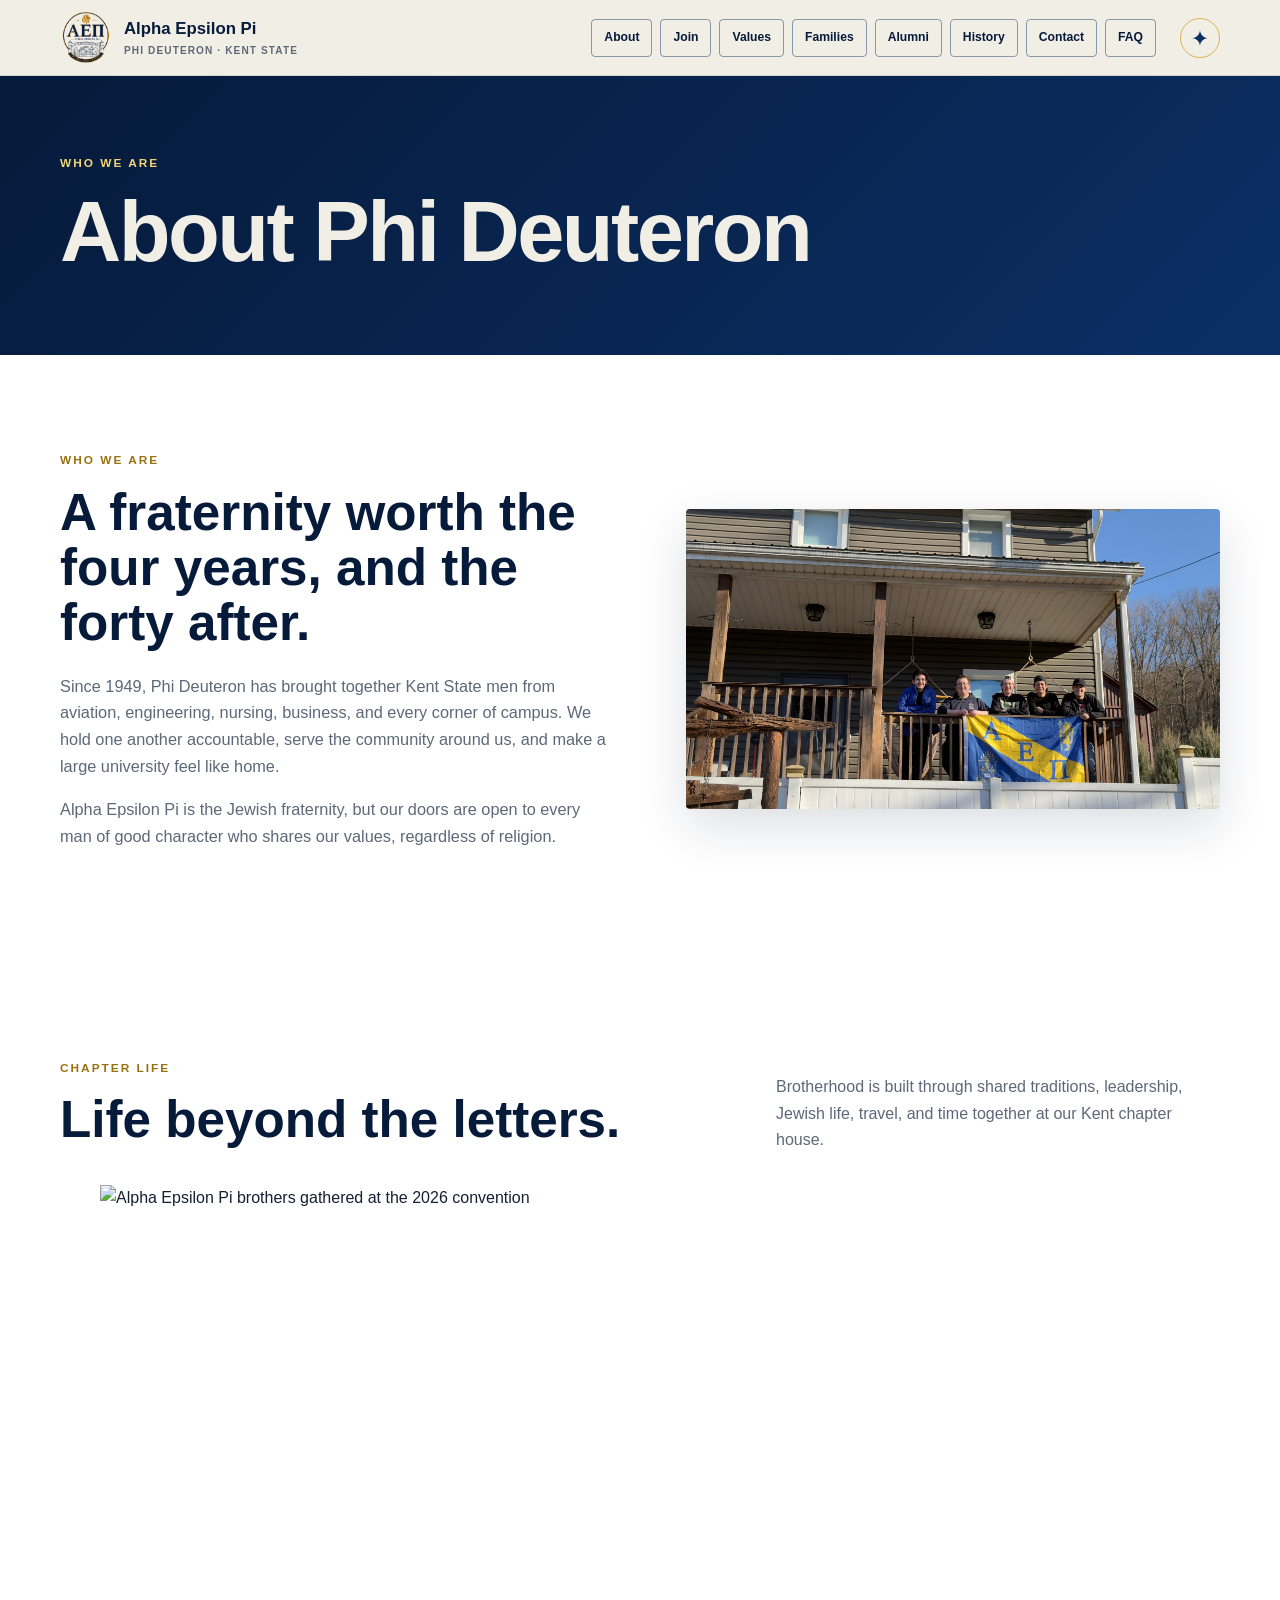
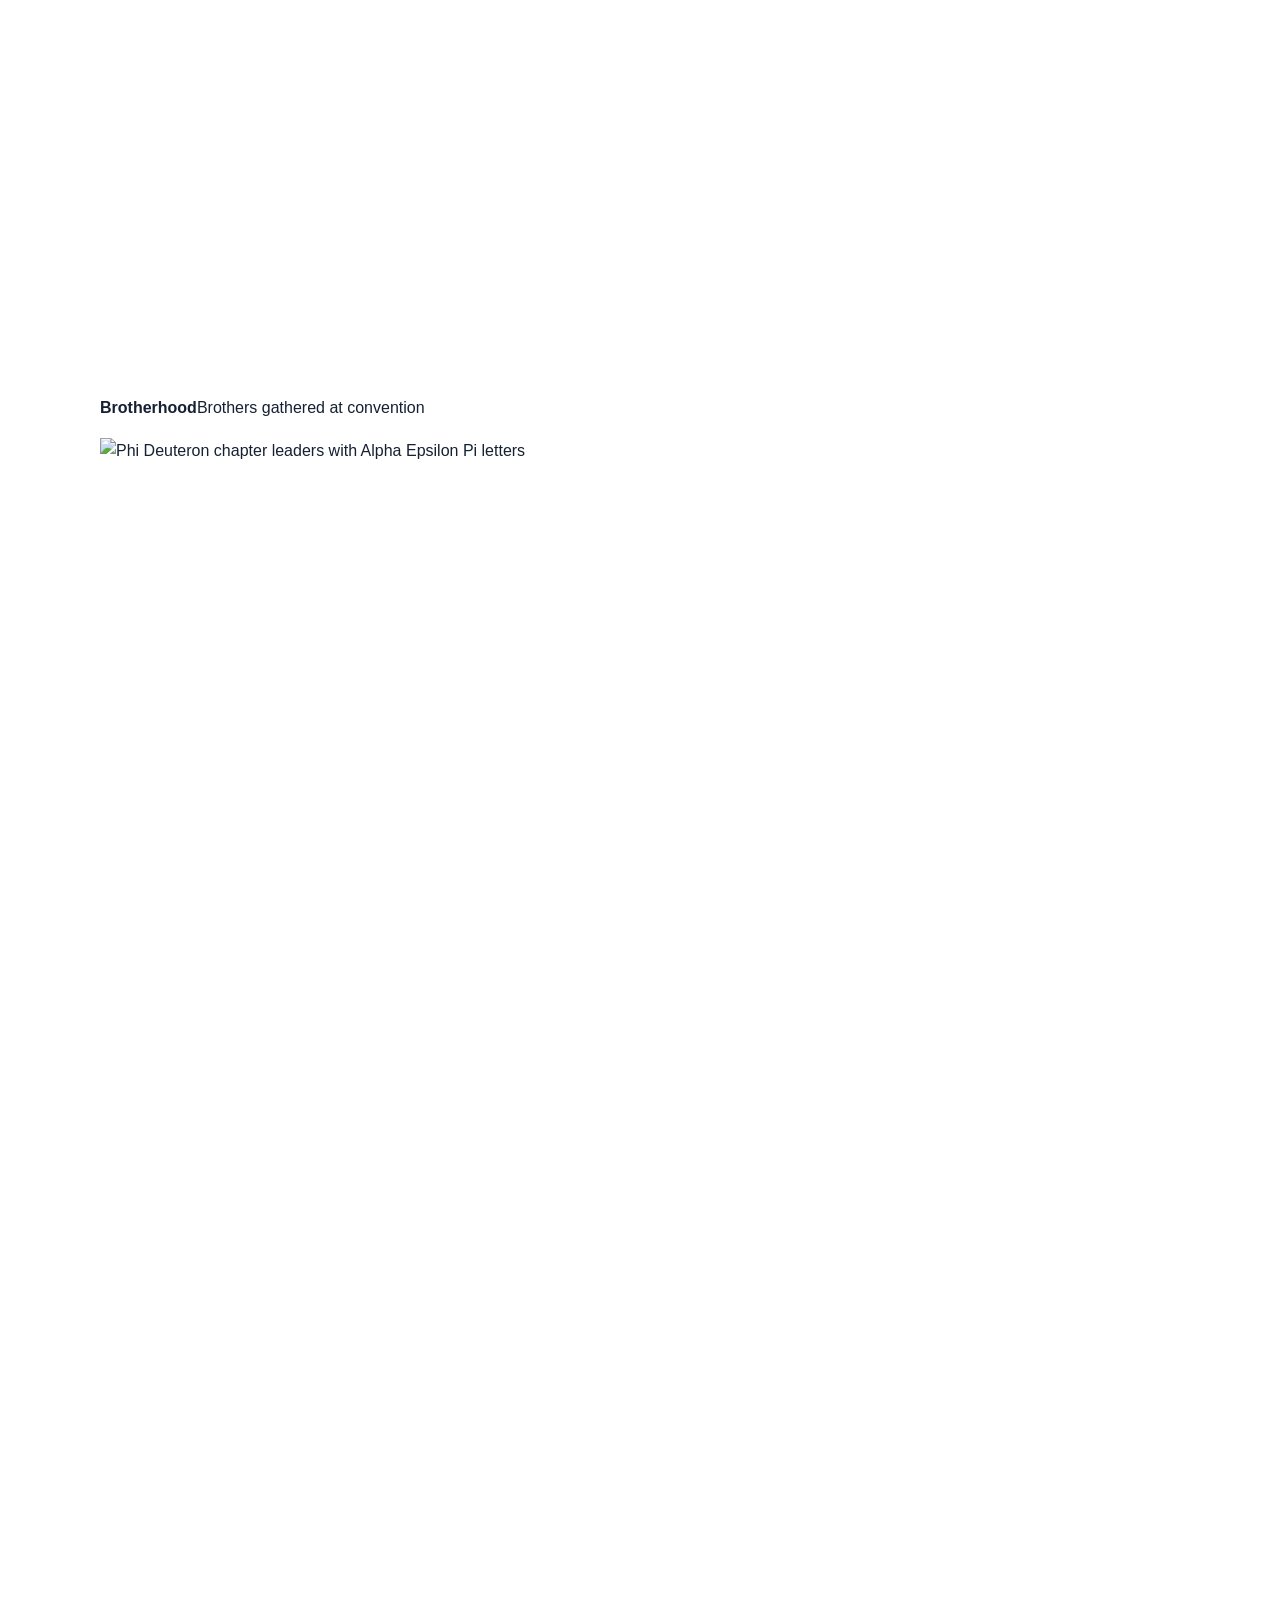
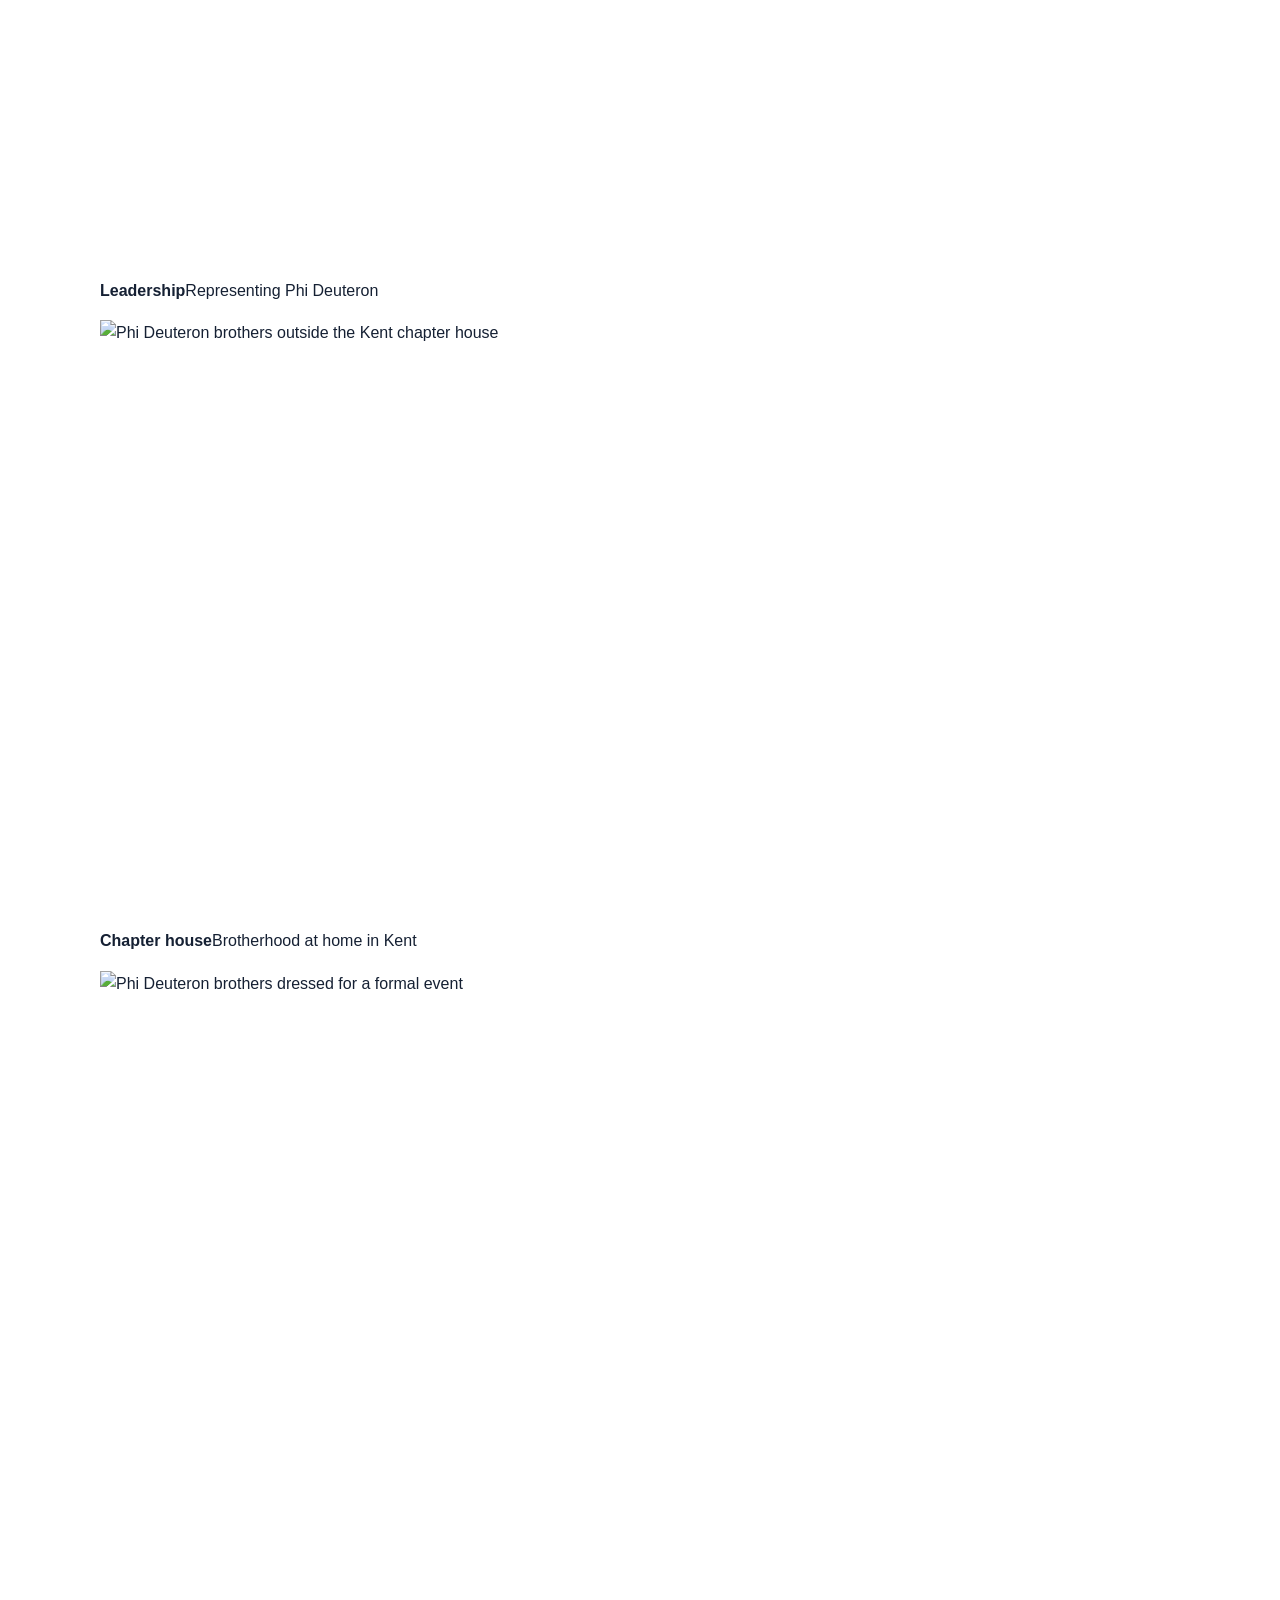
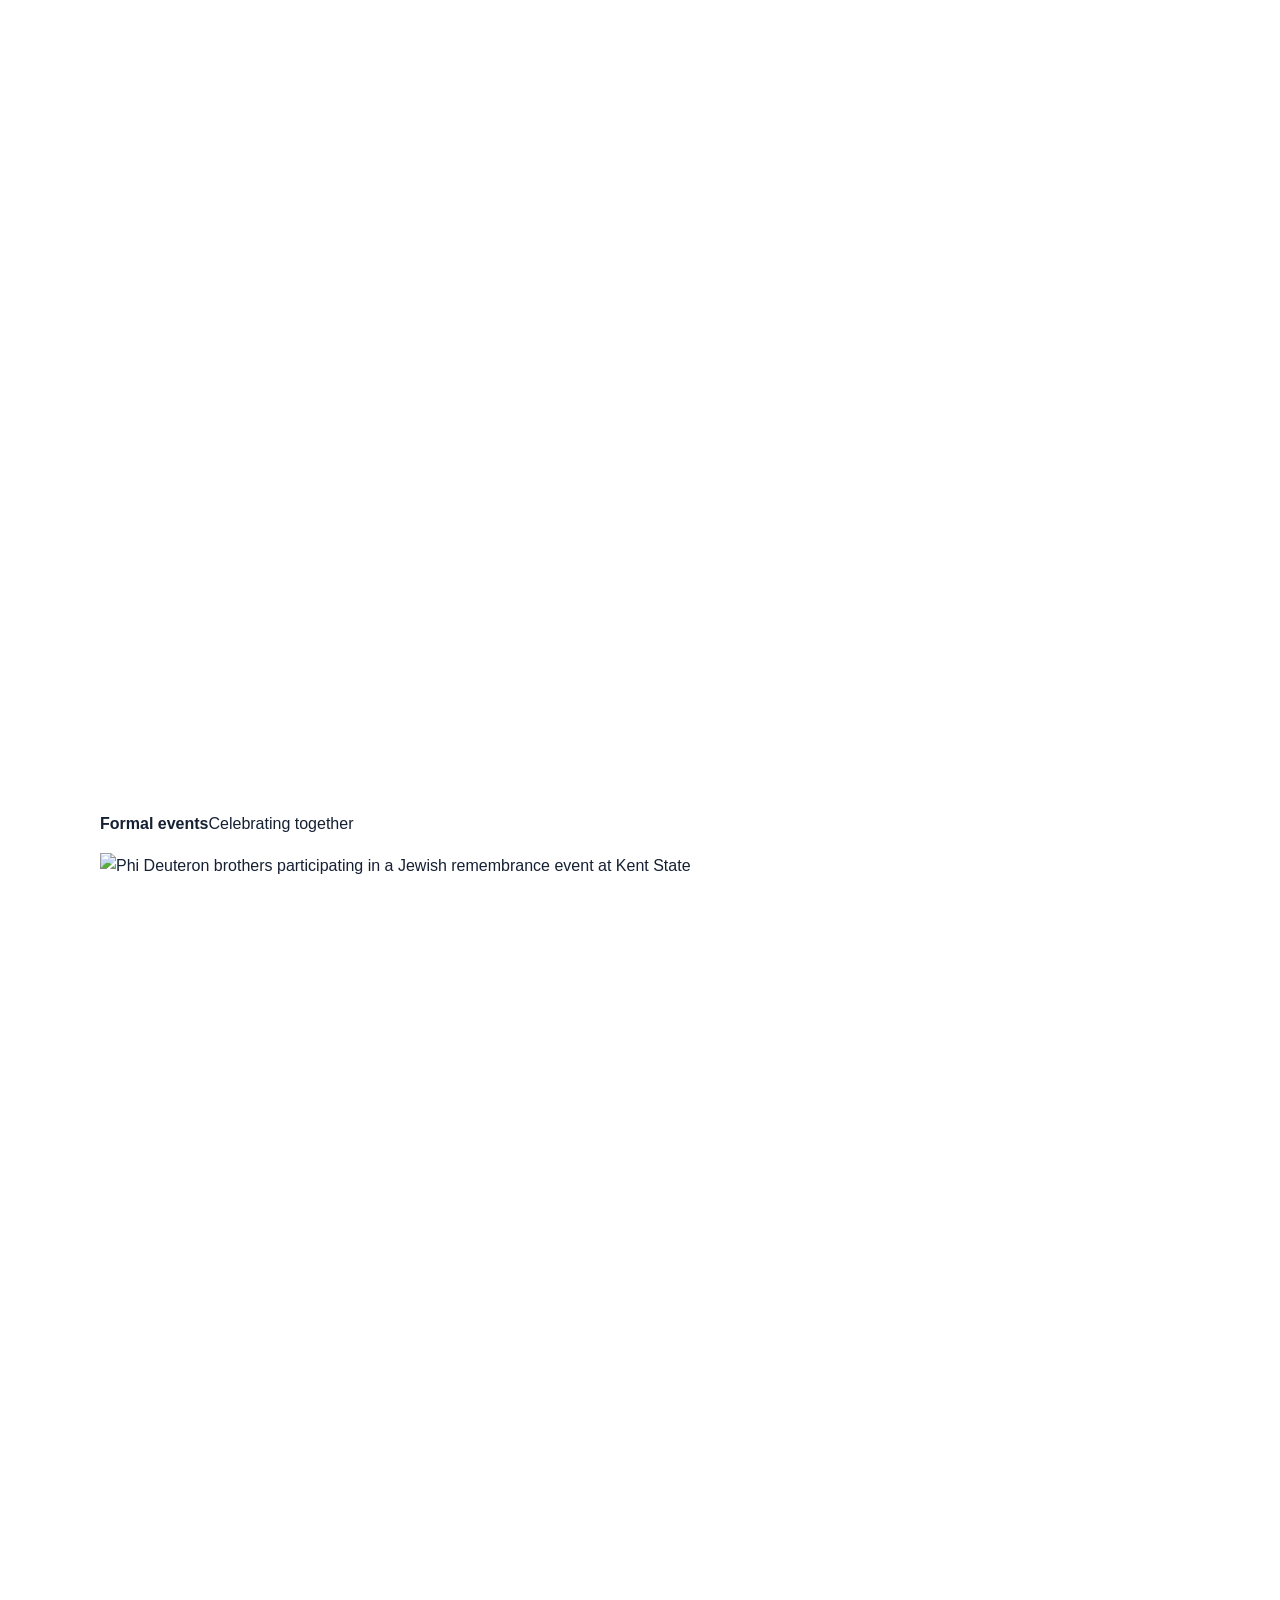
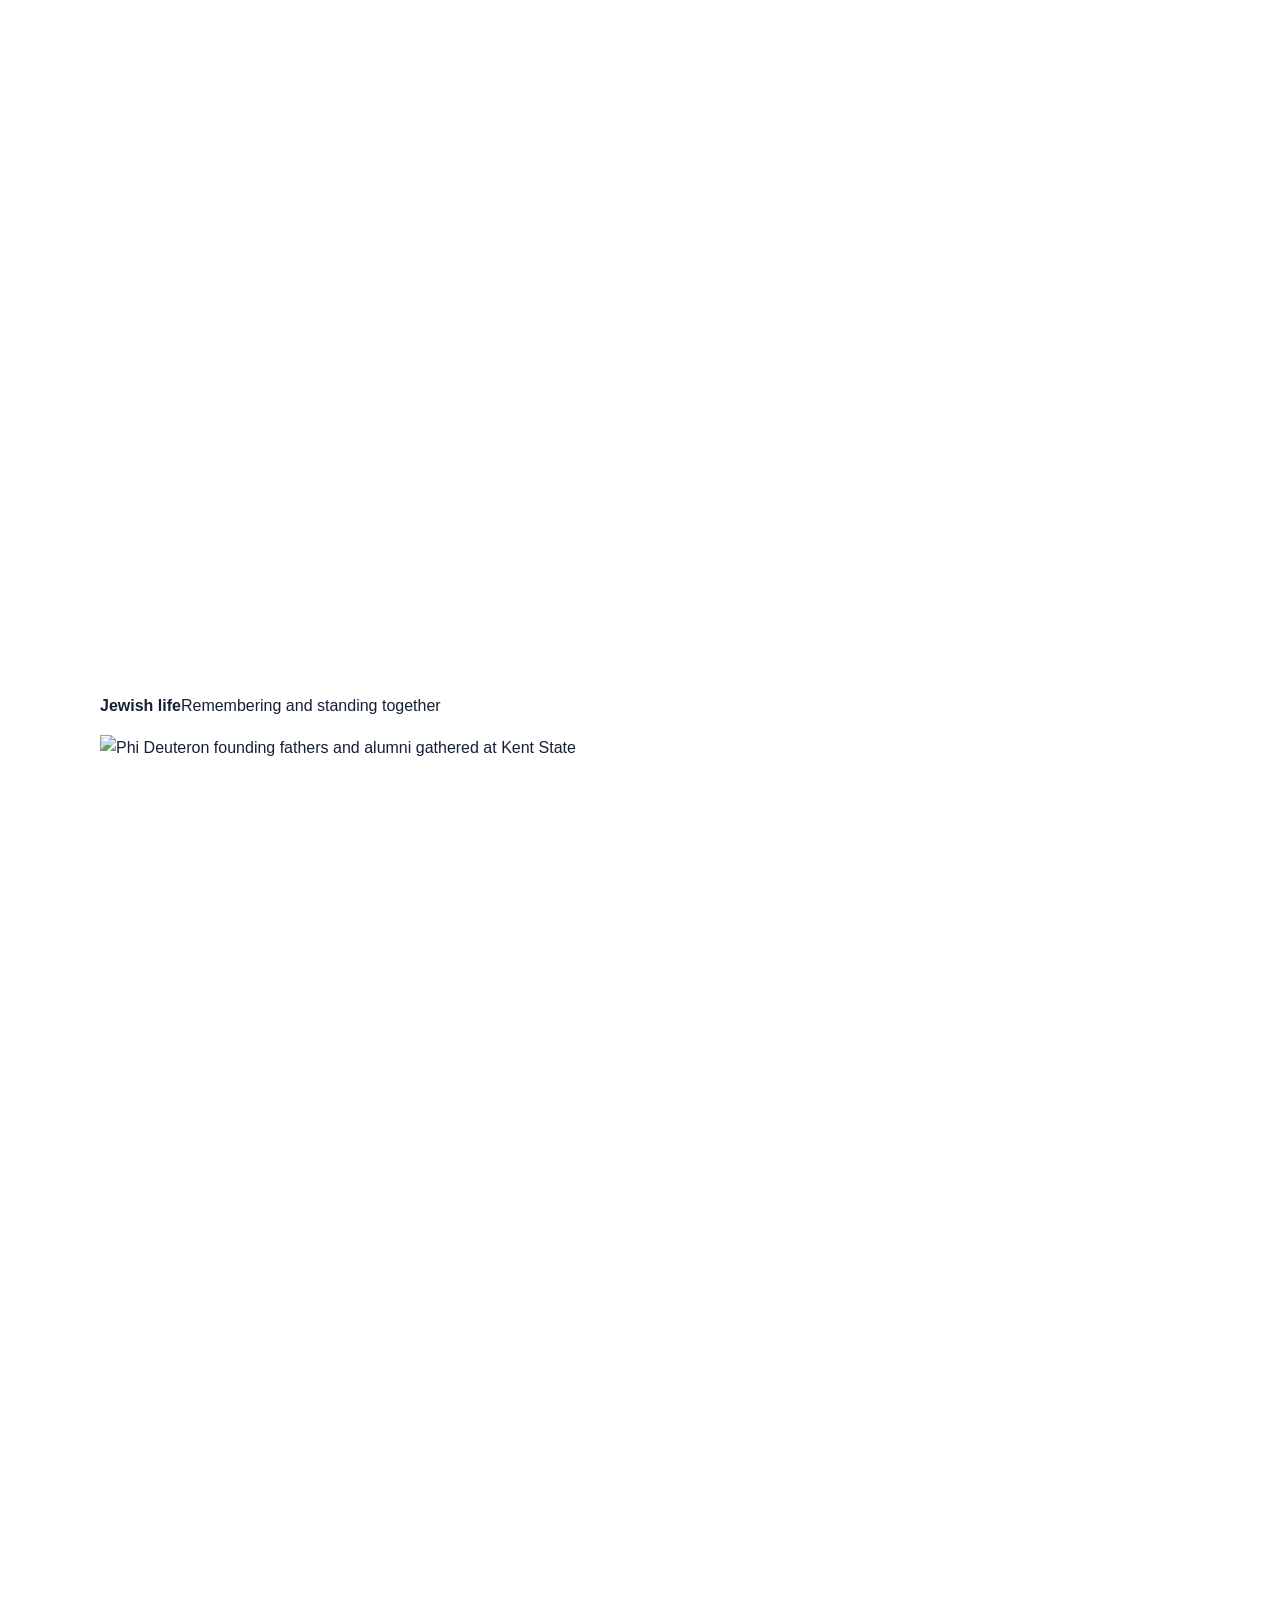
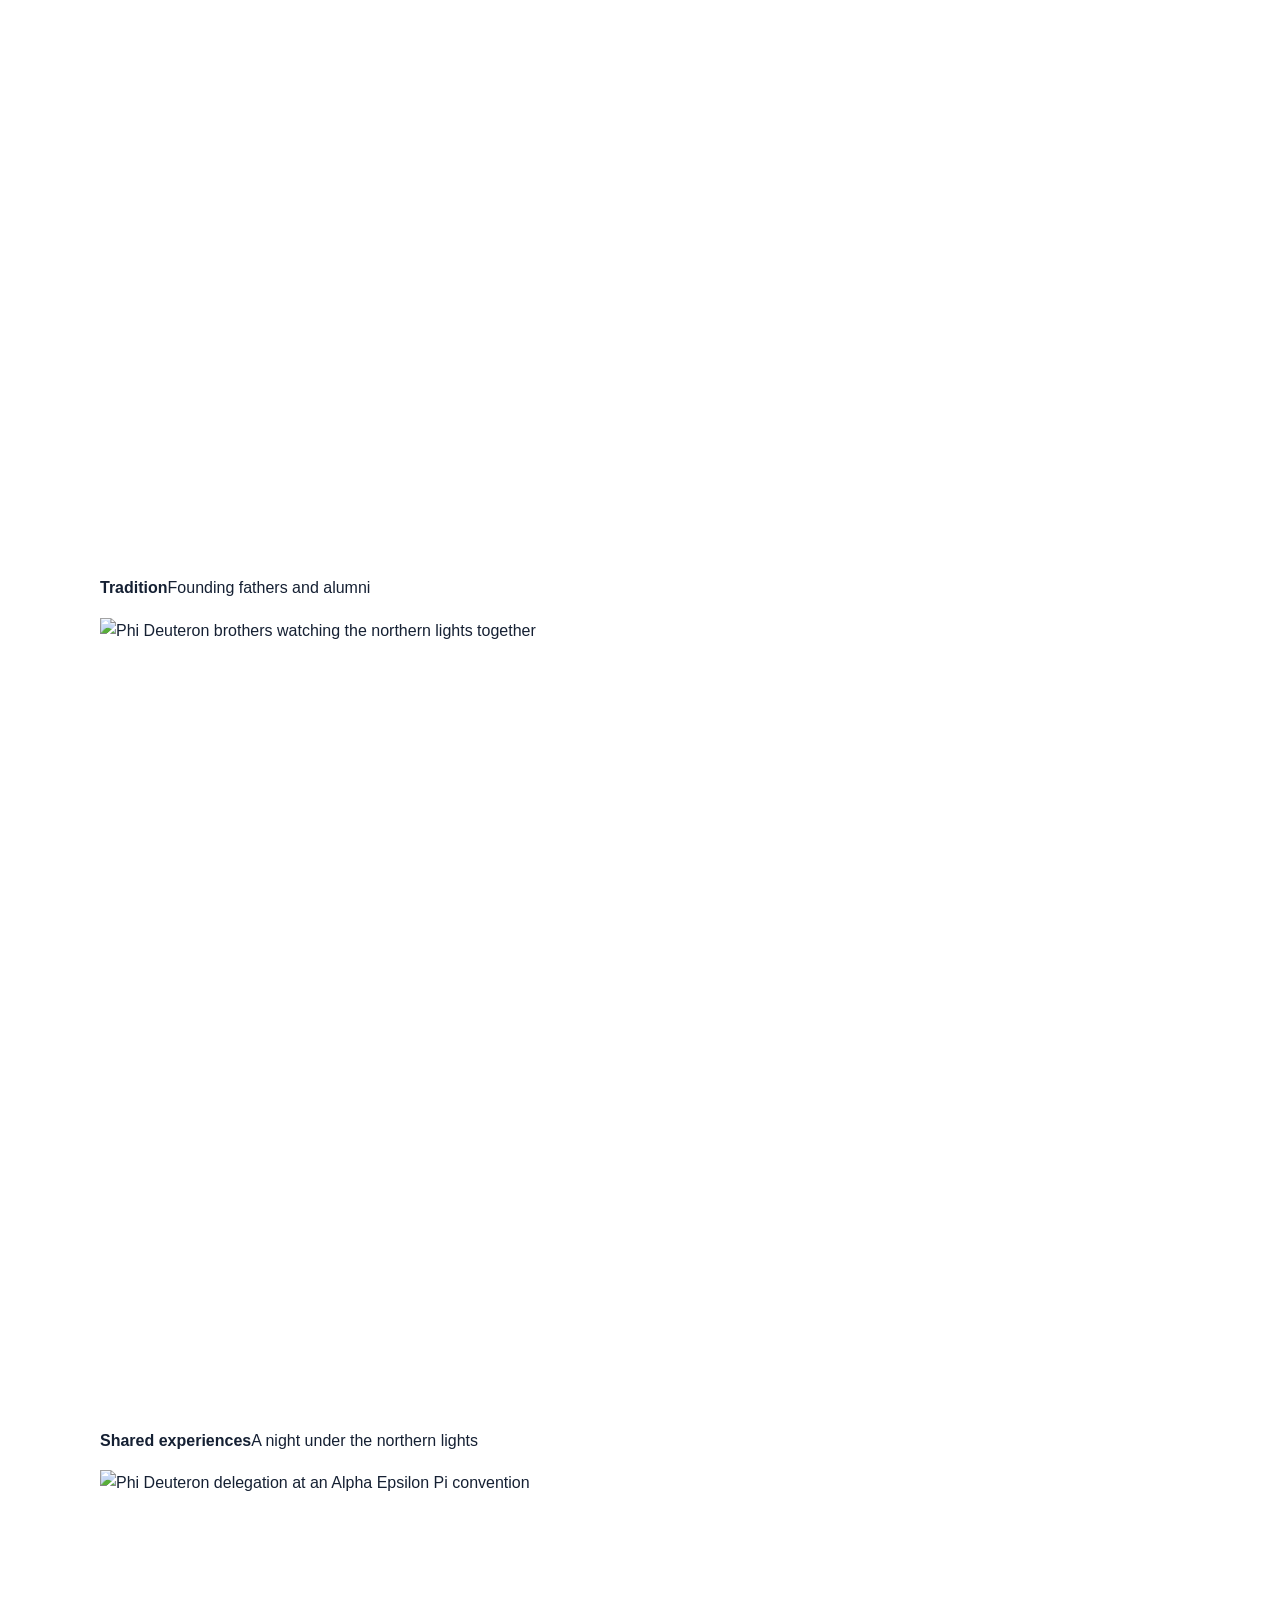
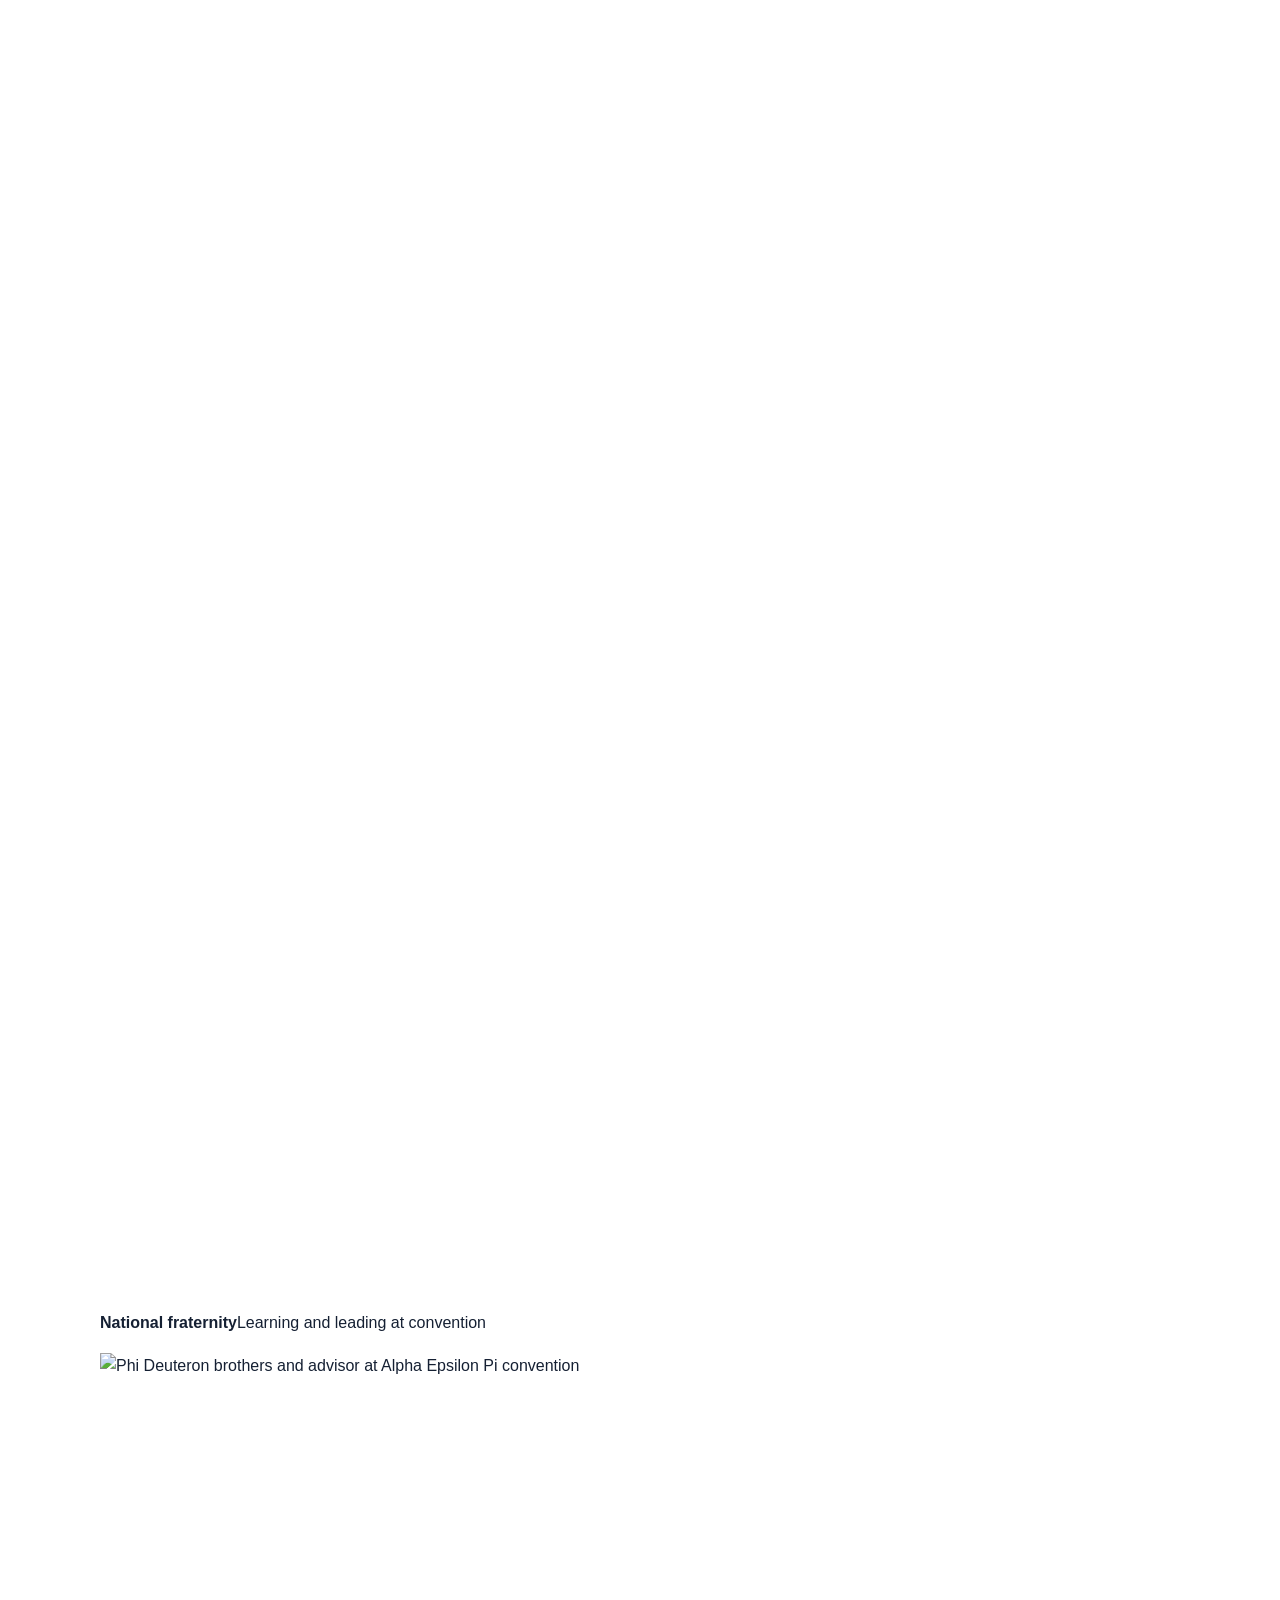
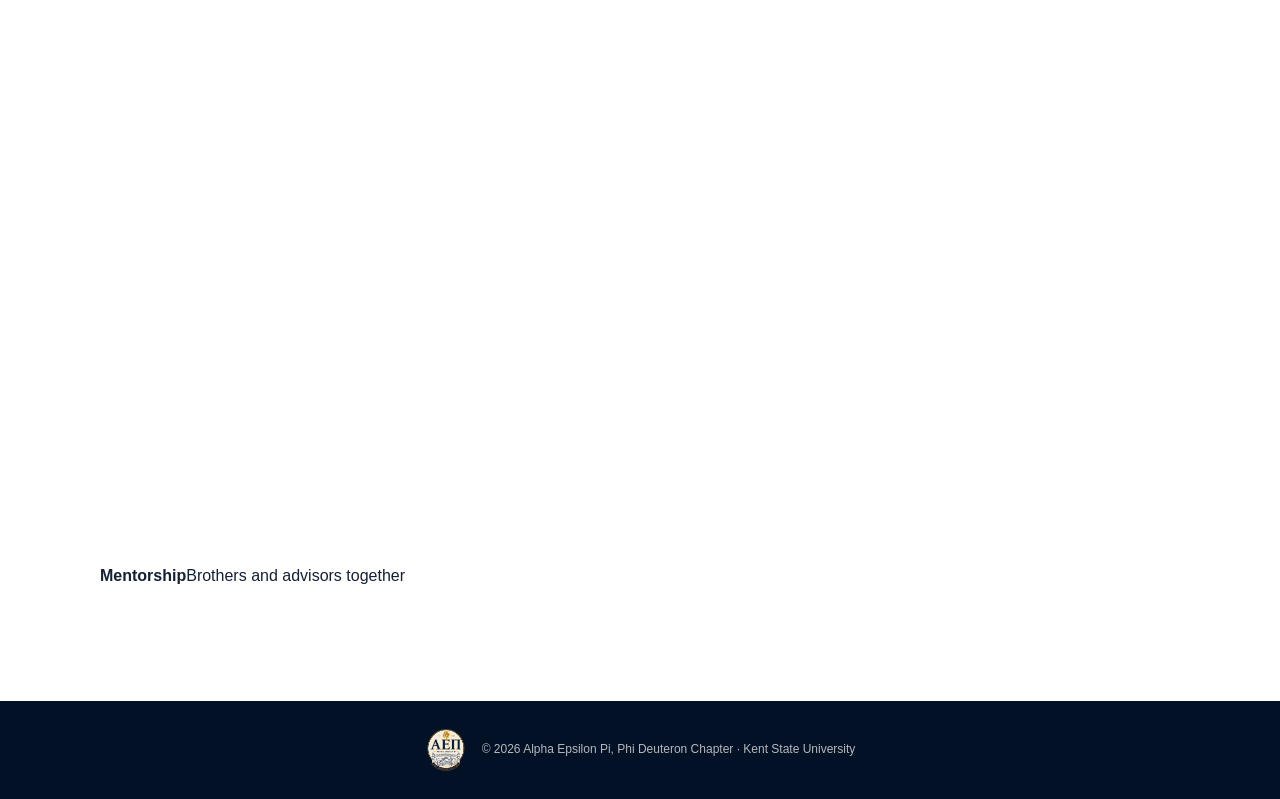
==== about.html @ 5555b160 "Add chapter life section with photo gallery" ====
<!doctype html>
<html lang="en">
  <head>
    <meta charset="UTF-8" />
    <meta name="viewport" content="width=device-width, initial-scale=1" />
    <title>About AEPi Kent | Phi Deuteron</title>
    <meta name="description" content="Learn about Alpha Epsilon Pi’s Phi Deuteron Chapter at Kent State University." />
    <meta name="robots" content="index, follow, max-image-preview:large" />
    <link rel="canonical" href="https://aepikent.org/about.html" />
    <meta property="og:type" content="website" />
    <meta property="og:site_name" content="Alpha Epsilon Pi at Kent State University" />
    <meta property="og:title" content="About AEPi Kent | Phi Deuteron" />
    <meta property="og:description" content="Learn about Alpha Epsilon Pi’s Phi Deuteron Chapter at Kent State University." />
    <meta property="og:url" content="https://aepikent.org/about.html" />
    <meta property="og:image" content="https://aepikent.org/assets/convention-group.jpeg" />
    <meta name="theme-color" content="#061a3a" />
    <link rel="icon" href="favicon.png" type="image/png" sizes="64x64" />
    <link rel="apple-touch-icon" href="apple-touch-icon.png" />
    <link rel="stylesheet" href="styles.css" />
  </head>
  <body>
    <header class="site-header">
      <a class="brand" href="index.html" aria-label="Alpha Epsilon Pi home">
        <img src="assets/logo.png" width="600" height="600" alt="Alpha Epsilon Pi Phi Deuteron Chapter logo" />
        <span><strong>Alpha Epsilon Pi</strong><small>Phi Deuteron · Kent State</small></span>
      </a>
      <nav id="site-nav" class="site-nav" aria-label="Main navigation">
        <a href="about.html">About</a>
        <a href="join.html">Join</a>
        <a href="values.html">Values</a>
        <a href="families.html">Families</a>
        <a href="alumni.html">Alumni</a>
        <a href="history.html">History</a>
        <a href="contact.html">Contact</a>
        <a href="index.html#faq">FAQ</a>
      </nav>
      <div class="header-actions">
        <a class="brother-button" href="index.html?members=open" aria-label="Brother resources" title="Brother resources"><svg viewBox="0 0 24 24" aria-hidden="true"><path d="M12 2C12 7.52 16.48 12 22 12C16.48 12 12 16.48 12 22C12 16.48 7.52 12 2 12C7.52 12 12 7.52 12 2Z" /></svg></a>
        <button class="menu-button" id="menu-button" type="button" aria-label="Open navigation" aria-expanded="false"><span></span><span></span><span></span></button>
      </div>
    </header>
    <main>
      <section class="page-banner"><div class="page-width"><p class="eyebrow">Who we are</p><h1>About Phi Deuteron</h1></div></section>
      <section class="split page-width section" id="about">
        <div class="section-copy">
          <p class="eyebrow dark">Who we are</p>
          <h2>A fraternity worth the four years, and the forty after.</h2>
          <p>
            Since 1949, Phi Deuteron has brought together Kent State men from aviation, engineering, nursing, business, and every corner of campus. We hold one another accountable, serve the community around us, and make a large university feel like home.
          </p>
          <p>
            Alpha Epsilon Pi is the Jewish fraternity, but our doors are open to every man of good character who shares our values, regardless of religion.
          </p>
        </div>
        <img class="feature-image" src="assets/chapter-house.jpeg" width="2048" height="1153" loading="lazy" decoding="async" alt="Alpha Epsilon Pi Phi Deuteron fraternity house near Kent State University in Kent, Ohio" />
      </section>

      <section class="chapter-life section" id="chapter-life">
        <div class="page-width">
          <div class="section-heading gallery-heading"><div><p class="eyebrow dark">Chapter life</p><h2>Life beyond the letters.</h2></div><p>Brotherhood is built through shared traditions, leadership, Jewish life, travel, and time together at our Kent chapter house.</p></div>
          <div class="photo-gallery">
            <figure class="gallery-wide"><img src="assets/convention-brotherhood.jpeg" width="1600" height="1200" loading="lazy" decoding="async" alt="Alpha Epsilon Pi brothers gathered at the 2026 convention" /><figcaption><strong>Brotherhood</strong><span>Brothers gathered at convention</span></figcaption></figure>
            <figure><img src="assets/chapter-leadership.jpeg" width="1512" height="2016" loading="lazy" decoding="async" alt="Phi Deuteron chapter leaders with Alpha Epsilon Pi letters" /><figcaption><strong>Leadership</strong><span>Representing Phi Deuteron</span></figcaption></figure>
            <figure><img src="assets/chapter-house-brothers.jpeg" width="2048" height="1153" loading="lazy" decoding="async" alt="Phi Deuteron brothers outside the Kent chapter house" /><figcaption><strong>Chapter house</strong><span>Brotherhood at home in Kent</span></figcaption></figure>
            <figure><img src="assets/formal-brotherhood.jpeg" width="1152" height="1536" loading="lazy" decoding="async" alt="Phi Deuteron brothers dressed for a formal event" /><figcaption><strong>Formal events</strong><span>Celebrating together</span></figcaption></figure>
            <figure><img src="assets/jewish-remembrance.jpeg" width="1512" height="2016" loading="lazy" decoding="async" alt="Phi Deuteron brothers participating in a Jewish remembrance event at Kent State" /><figcaption><strong>Jewish life</strong><span>Remembering and standing together</span></figcaption></figure>
            <figure><img src="assets/founding-fathers.jpeg" width="1512" height="2016" loading="lazy" decoding="async" alt="Phi Deuteron founding fathers and alumni gathered at Kent State" /><figcaption><strong>Tradition</strong><span>Founding fathers and alumni</span></figcaption></figure>
            <figure class="gallery-wide"><img src="assets/brotherhood-trip.jpeg" width="2016" height="1512" loading="lazy" decoding="async" alt="Phi Deuteron brothers watching the northern lights together" /><figcaption><strong>Shared experiences</strong><span>A night under the northern lights</span></figcaption></figure>
            <figure><img src="assets/convention-delegation.jpeg" width="1536" height="2048" loading="lazy" decoding="async" alt="Phi Deuteron delegation at an Alpha Epsilon Pi convention" /><figcaption><strong>National fraternity</strong><span>Learning and leading at convention</span></figcaption></figure>
            <figure><img src="assets/convention-team.jpeg" width="2016" height="1512" loading="lazy" decoding="async" alt="Phi Deuteron brothers and advisor at Alpha Epsilon Pi convention" /><figcaption><strong>Mentorship</strong><span>Brothers and advisors together</span></figcaption></figure>
          </div>
        </div>
      </section>

    </main>
    <footer><img src="assets/logo-solid.png" width="600" height="600" alt="" /><p>© <span id="year"></span> Alpha Epsilon Pi, Phi Deuteron Chapter · Kent State University</p></footer>
    <!-- Cloudflare Web Analytics --><script type='module' src='https://static.cloudflareinsights.com/beacon.min.js' data-cf-beacon='{"token": "705a6dcdab874d5dbcde9c05819da363"}'></script><!-- End Cloudflare Web Analytics -->
    <script>
      const menuButton = document.querySelector("#menu-button");
      const nav = document.querySelector("#site-nav");
      menuButton.addEventListener("click", () => { const open = nav.classList.toggle("open"); menuButton.setAttribute("aria-expanded", String(open)); });
      nav.querySelectorAll("a").forEach((link) => link.addEventListener("click", () => nav.classList.remove("open")));
      document.querySelector("#year").textContent = new Date().getFullYear();
    </script>
  </body>
</html>
---- styles.css ----
:root {
  --navy: #061a3a;
  --blue: #0b2f65;
  --gold: #d6a72c;
  --gold-light: #f2d476;
  --ink: #152033;
  --muted: #5d6878;
  --paper: #fbfaf6;
  --white: #f1eee5;
  --line: #dfe3e8;
  --shadow: 0 18px 50px rgba(6, 26, 58, 0.14);
  --width: 1160px;
}

* { box-sizing: border-box; }
html { scroll-behavior: smooth; scroll-padding-top: 86px; }
body { margin: 0; color: var(--ink); background: var(--white); font-family: Arial, Helvetica, sans-serif; line-height: 1.65; }
img { display: block; max-width: 100%; height: auto; }
a { color: inherit; }
button, input { font: inherit; }
.page-width { width: min(var(--width), calc(100% - 40px)); margin-inline: auto; }
.section { padding-block: 96px; }
h1, h2, h3, p { margin-top: 0; }
h1, h2, h3 { font-family: 'Montserrat', sans-serif; line-height: 1.08; }
h2 { margin-bottom: 22px; font-size: clamp(2rem, 4vw, 3.4rem); color: var(--navy); }
h3 { margin-bottom: 10px; font-size: 1.35rem; }
.eyebrow { margin-bottom: 14px; color: var(--gold-light); font-size: .74rem; font-weight: 800; letter-spacing: .17em; text-transform: uppercase; }
.eyebrow.dark { color: #9a7110; }

.site-header { position: sticky; z-index: 20; top: 0; display: flex; align-items: center; min-height: 76px; padding: 10px max(20px, calc((100vw - var(--width)) / 2)); border-bottom: 1px solid rgba(6, 26, 58, .12); background: rgba(241, 238, 229, .96); backdrop-filter: blur(16px); }
.brand { display: flex; align-items: center; gap: 12px; margin-right: auto; text-decoration: none; }
.brand img { width: 52px; height: 52px; object-fit: contain; }
.brand strong, .brand small { display: block; }
.brand strong { color: var(--navy); font-family: 'Montserrat', sans-serif; font-size: 1.05rem; }
.brand small { color: var(--muted); font-size: .63rem; font-weight: 700; letter-spacing: .11em; text-transform: uppercase; }
.site-nav {
  display: flex;
  align-items: center;
  gap: 8px;
}

.site-nav a {
  display: inline-flex;
  align-items: center;
  justify-content: center;
  min-height: 38px;
  padding: 8px 12px;
  color: var(--navy);
  border: 1px solid rgba(11, 47, 101, 0.45);
  border-radius: 4px;
  background: transparent;
  font-size: 0.76rem;
  font-weight: 800;
  line-height: 1;
  text-decoration: none;
  transition:
    color 0.2s ease,
    background 0.2s ease,
    border-color 0.2s ease,
    transform 0.2s ease;
}

.site-nav a:hover,
.site-nav a:focus-visible {
  color: var(--white);
  border-color: var(--blue);
  background: var(--blue);
  transform: translateY(-1px);
}
.header-actions { display: flex; align-items: center; gap: 10px; margin-left: 24px; }
.brother-button { display: grid; width: 40px; height: 40px; place-items: center; padding: 0; color: var(--blue); border: 1px solid rgba(214, 167, 44, .8); border-radius: 50%; background: transparent; cursor: pointer; transition: .2s ease; }
.brother-button:hover { color: var(--navy); background: var(--gold); transform: translateY(-1px); }
.brother-button svg { width: 20px; height: 20px; fill: currentColor; }
.menu-button { display: none; width: 42px; padding: 8px; border: 1px solid var(--line); border-radius: 4px; background: var(--white); }
.menu-button span { display: block; height: 2px; margin: 4px 0; background: var(--navy); }

.hero { position: relative; min-height: 680px; display: grid; align-items: center; overflow: hidden; color: var(--white); }
.hero-image, .hero-overlay { position: absolute; inset: 0; width: 100%; height: 100%; }
.hero-image { object-fit: cover; object-position: center 52%; }
.hero-overlay { background: linear-gradient(90deg, rgba(4, 19, 44, .72) 0%, rgba(5, 30, 70, .50) 48%, rgba(5, 30, 70, .18) 100%); }
.hero-content { position: relative; z-index: 1; padding-block: 90px; }
.hero-logo { width: 116px; margin-bottom: 28px; filter: drop-shadow(0 12px 20px rgba(0,0,0,.25)); }
.hero h1 { max-width: 720px; margin-bottom: 22px; font-size: clamp(3.4rem, 8vw, 6.6rem); letter-spacing: -.035em; }
.hero-copy { max-width: 650px; margin-bottom: 32px; color: rgba(255,255,255,.87); font-size: 1.16rem; }
.hero-actions { display: flex; flex-wrap: wrap; gap: 12px; }
.page-banner { padding-block: 78px; color: var(--white); background: linear-gradient(135deg, var(--navy), var(--blue)); }
.page-banner .eyebrow { margin-bottom: 12px; }
.page-banner h1 { max-width: 900px; margin-bottom: 0; font-size: clamp(2.8rem, 7vw, 5.3rem); letter-spacing: -.03em; }
.button { display: inline-flex; align-items: center; justify-content: center; min-height: 48px; padding: 0 24px; border: 0; border-radius: 3px; font-size: .78rem; font-weight: 800; letter-spacing: .08em; text-decoration: none; text-transform: uppercase; cursor: pointer; }
.button.gold { color: var(--navy); background: var(--gold); }
.button.outline { color: var(--white); border: 1px solid rgba(255,255,255,.5); background: rgba(255,255,255,.05); }
.button.navy { width: 100%; color: var(--white); background: var(--navy); }

.stats { position: relative; z-index: 2; display: grid; grid-template-columns: repeat(4, 1fr); margin-top: -42px; border: 1px solid var(--line); background: var(--white); box-shadow: var(--shadow); }
.stats article { padding: 28px; border-right: 1px solid var(--line); }
.stats article:last-child { border: 0; }
.stats strong, .stats span { display: block; }
.stats strong { color: var(--blue); font-family:'Montserrat', sans-serif; font-size: 1.55rem; }
.stats span { color: var(--muted); font-size: .78rem; }

.split { display: grid; grid-template-columns: 1.02fr .98fr; align-items: center; gap: 70px; }
.split.reverse { grid-template-columns: .95fr 1.05fr; }
.section-copy p:not(.eyebrow) { color: var(--muted); font-size: 1.02rem; }
.feature-image { width: 100%; max-height: 560px; border-radius: 4px; box-shadow: var(--shadow); object-fit: cover; }
.history { background: #ffffff; }
.history-heading { max-width: 780px; }
.history-heading > p:last-child { color: var(--muted); font-size: 1.04rem; }
.history-timeline { position: relative; display: grid; gap: 0; margin-top: 52px; }
.history-timeline::before { content: ""; position: absolute; top: 10px; bottom: 10px; left: 154px; width: 1px; background: rgba(11,47,101,.22); }
.history-entry { position: relative; display: grid; grid-template-columns: 130px 1fr; gap: 50px; padding: 0 0 42px; }
.history-entry:last-child { padding-bottom: 0; }
.history-entry::before { content: ""; position: absolute; top: 7px; left: 148px; width: 13px; height: 13px; border: 3px solid var(--paper); border-radius: 50%; background: var(--gold); box-shadow: 0 0 0 1px rgba(11,47,101,.2); }
.history-entry time { color: #8a6611; font-family: 'Montserrat', sans-serif; font-size: .78rem; font-weight: 800; letter-spacing: .06em; text-align: right; text-transform: uppercase; }
.history-entry h3 { margin-bottom: 9px; color: var(--navy); }
.history-entry p { max-width: 830px; margin-bottom: 0; color: var(--muted); }
.fleischer-memorial { display: grid; grid-template-columns: 150px 1fr; gap: 38px; align-items: start; margin-top: 66px; padding: 44px; color: var(--white); border-top: 5px solid var(--gold); border-radius: 4px; background: var(--navy); box-shadow: var(--shadow); }
.memorial-mark { display: grid; width: 130px; height: 130px; place-items: center; color: var(--gold-light); border: 1px solid rgba(242,212,118,.48); border-radius: 50%; font-family: Georgia, serif; font-size: 2.1rem; letter-spacing: .04em; }
.fleischer-memorial h3 { margin-bottom: 18px; color: var(--white); font-size: clamp(1.8rem, 3vw, 2.5rem); }
.fleischer-memorial p:not(.eyebrow) { color: rgba(255,255,255,.82); }
.fleischer-memorial p:last-child { margin-bottom: 0; color: var(--white); font-weight: 700; }
.values { background: var(--white); }
.card-grid { display: grid; gap: 20px; margin-top: 36px; }
.card-grid.four { grid-template-columns: repeat(4, 1fr); }
.card-grid.three { grid-template-columns: repeat(3, 1fr); }
.card { padding: 30px; border: 1px solid var(--line); border-radius: 4px; background: var(--white); box-shadow: 0 8px 24px rgba(6,26,58,.06); }
.card p { margin: 0; color: var(--muted); font-size: .92rem; }
.card-number { display: block; margin-bottom: 24px; color: #a97c15; font-size: .75rem; font-weight: 800; letter-spacing: .12em; }
.section-heading { display: grid; grid-template-columns: 1.2fr .8fr; align-items: end; gap: 50px; }
.section-heading > p { color: var(--muted); }

@media (min-width: 921px) {
  #join .section-heading,
  #families .section-heading,
  #faq .section-heading {
    display: block;
  }

  #join .section-heading h2,
  #faq .section-heading h2 {
    white-space: nowrap;
  }

  #join .section-heading > p,
  #families .section-heading > p,
  #faq .section-heading > p {
    max-width: 760px;
    margin-bottom: 0;
  }
}

.join-layout { display: grid; grid-template-columns: .75fr 1.25fr; align-items: start; gap: 65px; margin-top: 52px; }
.portrait-image { width: 100%; max-height: 700px; border-radius: 4px; box-shadow: var(--shadow); object-fit: cover; object-position: center 45%; }
.steps { margin: 0; padding: 0; list-style: none; }
.steps li { display: grid; grid-template-columns: 52px 1fr; gap: 20px; padding: 0 0 25px; margin-bottom: 25px; border-bottom: 1px solid var(--line); }
.steps li > span { color: #a97c15; font-family:'Montserrat', sans-serif; font-size: 1.35rem; }
.steps p { margin: 0; color: var(--muted); }
.photo-banner { position: relative; min-height: 430px; display: grid; place-items: center; overflow: hidden; color: var(--white); background: var(--navy); text-align: center; }
.photo-banner img { position: absolute; inset: 0; width: 100%; height: 100%; object-fit: contain; object-position: center; }
.photo-banner::after { content: ""; position: absolute; inset: 0; background: rgba(6,26,58,.85); }
.photo-banner > div { position: relative; z-index: 1; padding: 60px 20px; }
.photo-banner h2 { color: var(--white); }
.alumni { background: #ffffff; }
.faq-list { display: grid; gap: 14px; margin-top: 42px; }
.faq-list details { padding: 22px 24px; border: 1px solid var(--line); border-radius: 4px; background: var(--white); box-shadow: 0 8px 24px rgba(6,26,58,.05); }
.faq-list summary { color: var(--navy); font-family: 'Montserrat', sans-serif; font-size: 1.08rem; font-weight: 800; cursor: pointer; }
.faq-list details p { margin: 16px 0 0; color: var(--muted); }
.text-link { color: var(--blue); font-weight: 800; text-decoration: none; }
.inline-link { color: var(--blue); font-weight: 800; text-underline-offset: 3px; }
.inline-link:hover { color: #9a7110; }

.contact { color: var(--white); background: var(--navy); }
.contact h2 { max-width: 520px; color: var(--white); }
.contact address { margin-bottom: 12px; font-style: normal; }
.contact address a, .contact-social { color: rgba(255,255,255,.86); text-underline-offset: 3px; }
.contact-social { font-size: .86rem; font-weight: 800; }
.contact-grid { display: grid; grid-template-columns: 1.4fr .8fr .8fr; gap: 35px; align-items: center; }
.contact-card { padding: 26px; border: 1px solid rgba(255,255,255,.16); background: rgba(255,255,255,.05); }
.contact-card small, .contact-card strong, .contact-card a { display: block; }
.contact-card small { color: var(--gold-light); font-weight: 800; letter-spacing: .1em; text-transform: uppercase; }
.contact-card strong { margin: 8px 0 4px; font-family: 'Montserrat', sans-serif; font-size: 1.15rem; }
.contact-card a { color: rgba(255,255,255,.8); font-size: .85rem; }
.brother-resources { padding-block: 90px; background: #eef2f6; }
.text-button { color: var(--blue); border: 0; background: transparent; font-weight: 800; cursor: pointer; }
.calendar-panel { margin-top: 36px; padding: 24px; border: 1px solid var(--line); border-radius: 4px; background: var(--white); box-shadow: 0 8px 24px rgba(6,26,58,.06); }
.resource-heading { display: flex; align-items: end; justify-content: space-between; gap: 24px; margin-bottom: 20px; }
.resource-heading h3 { margin: 0; color: var(--navy); }
.resource-heading .eyebrow { margin-bottom: 7px; }
.chapter-calendar { display: block; width: 100%; min-height: 600px; border: 1px solid var(--line); border-radius: 3px; }
.resource-grid { margin-top: 20px; }
.resource-card { color: inherit; text-decoration: none; transition: transform .2s ease, box-shadow .2s ease, border-color .2s ease; }
a.resource-card:hover { border-color: rgba(214,167,44,.85); box-shadow: 0 14px 34px rgba(6,26,58,.12); transform: translateY(-3px); }
.resource-action { display: inline-block; margin-top: 22px; color: var(--blue); font-size: .8rem; font-weight: 800; }
.resource-links { display: flex; flex-wrap: wrap; gap: 10px 18px; margin-top: 22px; }
.resource-links a { color: var(--blue); font-size: .8rem; font-weight: 800; text-decoration: none; }
.resource-links a:hover, .resource-action:hover { color: #9a7110; }

footer { display: flex; align-items: center; justify-content: center; gap: 15px; padding: 28px 20px; color: rgba(255,255,255,.7); background: #031126; font-size: .75rem; text-align: center; }
footer img { width: 42px; }
footer p { margin: 0; }

dialog { width: min(440px, calc(100% - 30px)); padding: 38px; border: 0; border-radius: 6px; box-shadow: 0 30px 100px rgba(0,0,0,.35); }
dialog::backdrop { background: rgba(2,12,30,.76); backdrop-filter: blur(4px); }
dialog img { width: 76px; margin-bottom: 20px; }
dialog h2 { margin-bottom: 10px; font-size: 2rem; }
dialog > p:not(.eyebrow) { color: var(--muted); }
.dialog-close { position: absolute; top: 12px; right: 14px; color: var(--muted); border: 0; background: transparent; font-size: 1.8rem; cursor: pointer; }
dialog label { display: block; margin-bottom: 7px; font-size: .82rem; font-weight: 800; }
dialog input { width: 100%; margin-bottom: 8px; padding: 12px; border: 1px solid var(--line); border-radius: 3px; }
.form-error { min-height: 24px; margin-bottom: 8px; color: #a52323; font-size: .82rem; }

@media (max-width: 920px) {
  .site-nav {
  position: absolute;
  top: 76px;
  right: 0;
  left: 0;
  display: none;
  align-items: stretch;
  gap: 10px;
  max-height: calc(100vh - 76px);
  padding: 16px 20px 20px;
  overflow-y: auto;
  border-bottom: 1px solid var(--line);
  background: var(--paper);
  box-shadow: var(--shadow);
}

.site-nav.open {
  display: grid;
}

.site-nav a {
  display: block;
  padding: 13px 16px;
  color: var(--navy);
  border: 1px solid rgba(11, 47, 101, 0.45);
  border-radius: 4px;
  background: var(--white);
  font-size: 0.9rem;
  font-weight: 800;
  line-height: 1.2;
  text-decoration: none;
  transition:
    color 0.2s ease,
    background 0.2s ease,
    border-color 0.2s ease;
}

.site-nav a:hover,
.site-nav a:focus-visible {
  color: var(--white);
  border-color: var(--blue);
  background: var(--blue);
}
  .menu-button { display: block; }
  .stats { grid-template-columns: repeat(2, 1fr); }
  .stats article:nth-child(2) { border-right: 0; }
  .stats article:nth-child(-n+2) { border-bottom: 1px solid var(--line); }
  .split, .split.reverse, .section-heading, .join-layout, .contact-grid { grid-template-columns: 1fr; }
  .fleischer-memorial { grid-template-columns: 110px 1fr; }
  .memorial-mark { width: 100px; height: 100px; font-size: 1.65rem; }
  .card-grid.four { grid-template-columns: repeat(2, 1fr); }
  .contact-grid { align-items: stretch; }
  .chapter-calendar { min-height: 520px; }
}

@media (max-width: 600px) {
  .page-width {
    width: min(100% - 28px, var(--width));
  }

  /* Header */
  .brand small {
    display: none;
  }

  .brand img {
    width: 44px;
    height: 44px;
  }

  .header-actions {
    margin-left: 10px;
  }

  /* Subpage headings */
  .page-banner {
    padding-block: 38px;
  }

  .page-banner h1 {
    font-size: clamp(2.3rem, 11vw, 3.4rem);
  }

  /* General section spacing */
  .section {
    padding-block: 46px;
  }

  .section-heading {
    gap: 16px;
  }

  .section-heading h2,
  .section-heading > p {
    margin-bottom: 0;
  }

  /* Homepage hero */
  .hero {
    min-height: 650px;
  }

  .hero-content {
    padding-block: 65px;
  }

  .hero-logo {
    width: 90px;
  }

  .hero h1 {
    font-size: clamp(3rem, 15vw, 4.6rem);
  }

  /* Chapter statistics */
  .stats {
    width: calc(100% - 28px);
  }

  .stats article {
    padding: 20px;
  }

  /* Cards */
  .card-grid {
    gap: 14px;
    margin-top: 28px;
  }

  .card-grid.four,
  .card-grid.three {
    grid-template-columns: 1fr;
  }

  /* Split layouts and recruitment */
  .split,
  .join-layout {
    gap: 30px;
  }

  .join-layout {
    margin-top: 32px;
  }

  /* Chapter history */
  .history-timeline::before {
    left: 7px;
  }

  .history-entry {
    grid-template-columns: 1fr;
    gap: 8px;
    padding-left: 34px;
  }

  .history-entry::before {
    left: 0;
  }

  .history-entry time {
    text-align: left;
  }

  .fleischer-memorial {
    grid-template-columns: 1fr;
    padding: 30px 24px;
  }

  /* FAQ */
  .faq-list {
    margin-top: 28px;
  }

  /* Recruitment banner */
  .photo-banner {
    min-height: 390px;
  }

  /* Brother resources */
  .calendar-panel {
    padding: 14px;
  }

  .resource-heading {
    align-items: flex-start;
    flex-direction: column;
    gap: 10px;
  }

  .chapter-calendar {
    min-height: 460px;
  }

  /* Password dialog */
  dialog {
    padding: 30px 24px;
  }
}

/* Keep the footer at the bottom of short pages */
html {
  min-height: 100%;
}

body {
  display: flex;
  min-height: 100vh;
  flex-direction: column;
}

main {
  flex: 1;
}

/* Keep all resource cards equal in height */
.resource-grid {
  align-items: stretch;
}

.resource-grid .resource-card {
  display: flex;
  height: 100%;
  flex-direction: column;
}

/* Stack resource links vertically */
.resource-grid .resource-links {
  display: flex !important;
  flex-direction: column !important;
  flex-wrap: nowrap !important;
  align-items: stretch;
  gap: 10px;
  width: 100%;
  margin-top: auto;
  padding-top: 22px;
}

/* Give every resource link the same button size and appearance */
.resource-grid .resource-links a,
.resource-grid .resource-links .resource-action {
  display: flex;
  width: 100%;
  min-height: 42px;
  align-items: center;
  justify-content: flex-start;
  margin-top: 0;
  padding: 10px 12px;
  color: var(--blue);
  border: 1px solid rgba(11, 47, 101, 0.45);
  border-radius: 3px;
  background: var(--white);
  font-size: 0.8rem;
  font-weight: 800;
  line-height: 1.2;
  text-decoration: none;
  text-transform: none;
  letter-spacing: normal;
  transition:
    color 0.2s ease,
    border-color 0.2s ease,
    background 0.2s ease;
}

.resource-grid .resource-links a:hover,
.resource-grid .resource-links a:focus-visible {
  color: var(--white);
  border-color: var(--blue);
  background: var(--blue);
}

/* Align button areas when cards sit beside one another */
@media (min-width: 601px) {
  .resource-grid .resource-links {
    min-height: 146px;
  }
}

/* Keep page backgrounds white on every screen size */
body,
main,
.history,
.alumni,
.values {
  background-color: #ffffff !important;
}
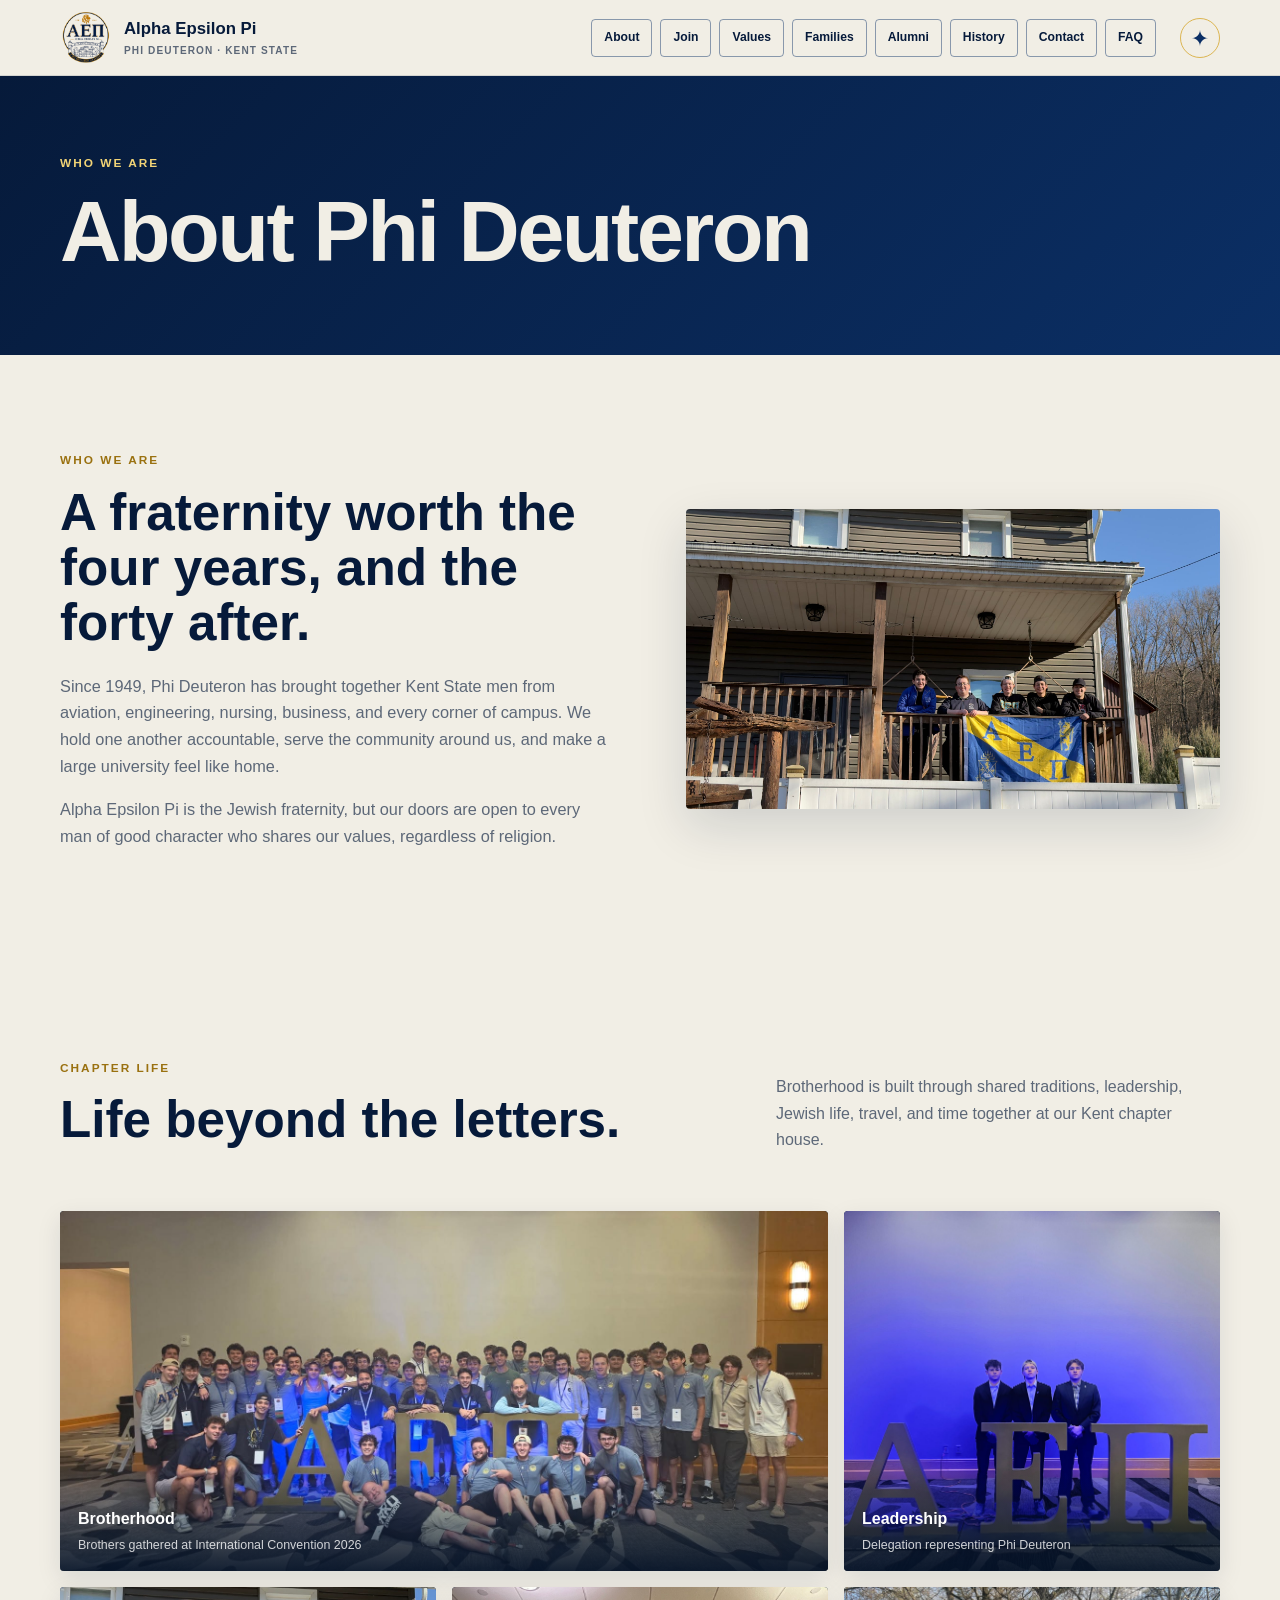
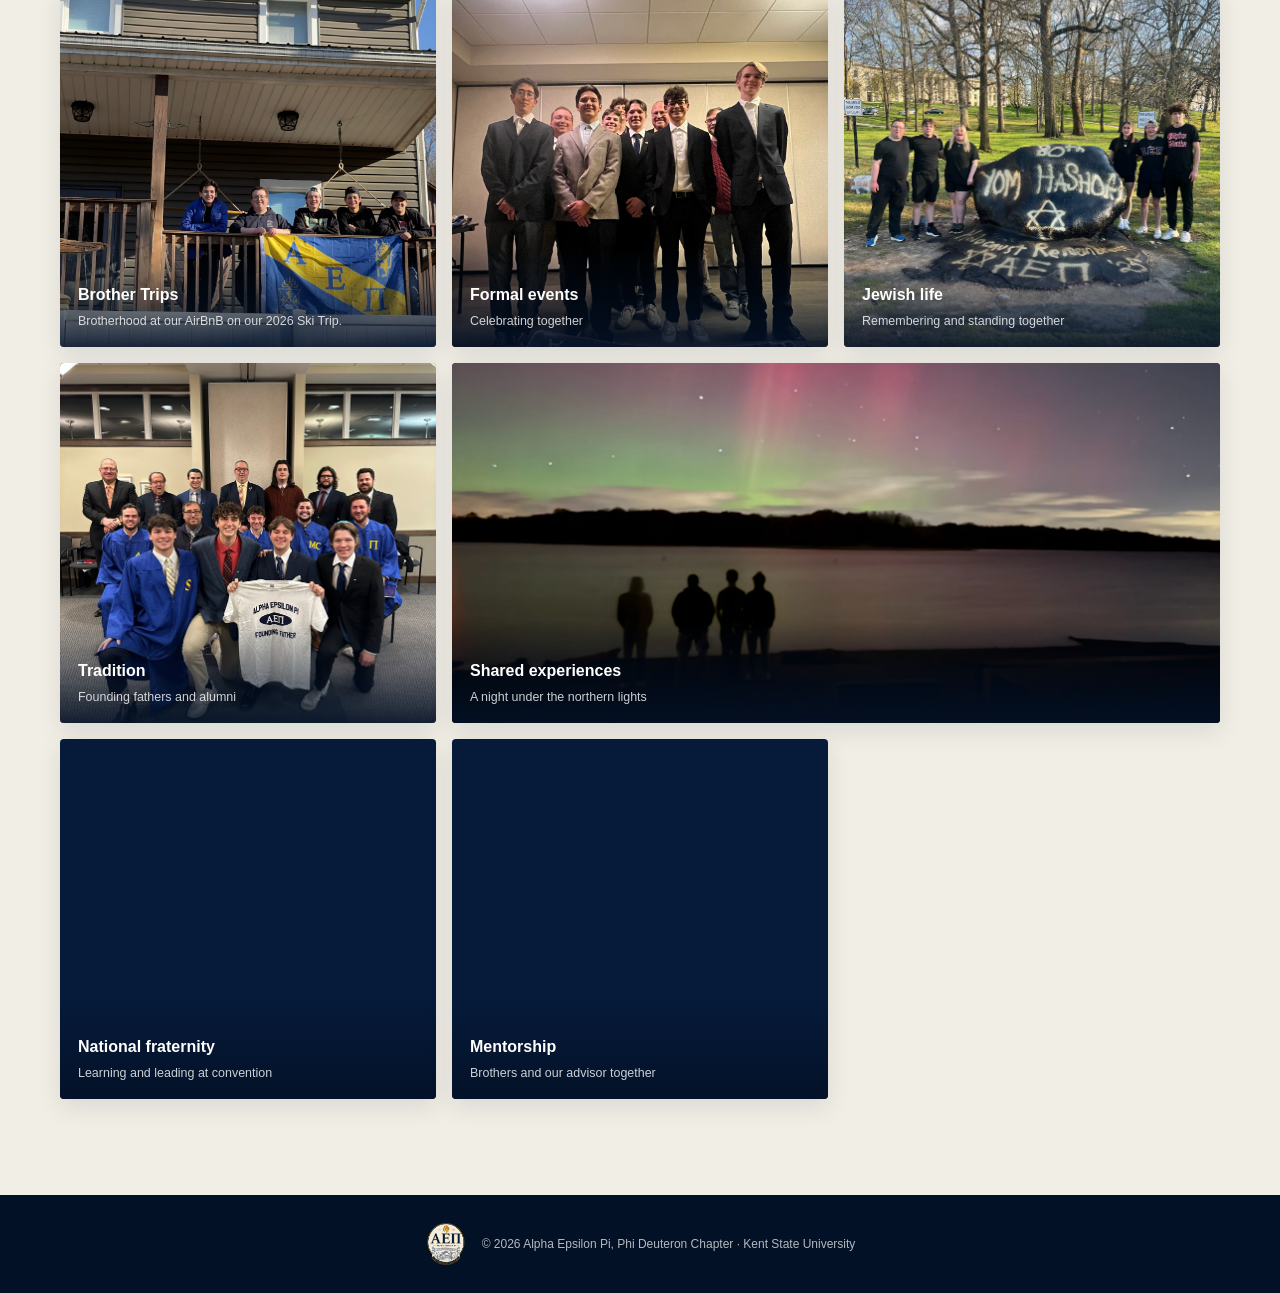
==== commit d3450045: "Modify alt text for chapter house and leadership images Updated image alt text for clarity and accur" ====
--- a/about.html
+++ b/about.html
@@ -52,22 +52,22 @@
             Alpha Epsilon Pi is the Jewish fraternity, but our doors are open to every man of good character who shares our values, regardless of religion.
           </p>
         </div>
-        <img class="feature-image" src="assets/chapter-house.jpeg" width="2048" height="1153" loading="lazy" decoding="async" alt="Alpha Epsilon Pi Phi Deuteron fraternity house near Kent State University in Kent, Ohio" />
+        <img class="feature-image" src="assets/chapter-house.jpeg" width="2048" height="1153" loading="lazy" decoding="async" alt="Alpha Epsilon Pi Phi Deuteron fraternity at AirBnB in Ohiopyle, PA for ski trip." />
       </section>
 
       <section class="chapter-life section" id="chapter-life">
         <div class="page-width">
           <div class="section-heading gallery-heading"><div><p class="eyebrow dark">Chapter life</p><h2>Life beyond the letters.</h2></div><p>Brotherhood is built through shared traditions, leadership, Jewish life, travel, and time together at our Kent chapter house.</p></div>
           <div class="photo-gallery">
-            <figure class="gallery-wide"><img src="assets/convention-brotherhood.jpeg" width="1600" height="1200" loading="lazy" decoding="async" alt="Alpha Epsilon Pi brothers gathered at the 2026 convention" /><figcaption><strong>Brotherhood</strong><span>Brothers gathered at convention</span></figcaption></figure>
-            <figure><img src="assets/chapter-leadership.jpeg" width="1512" height="2016" loading="lazy" decoding="async" alt="Phi Deuteron chapter leaders with Alpha Epsilon Pi letters" /><figcaption><strong>Leadership</strong><span>Representing Phi Deuteron</span></figcaption></figure>
-            <figure><img src="assets/chapter-house-brothers.jpeg" width="2048" height="1153" loading="lazy" decoding="async" alt="Phi Deuteron brothers outside the Kent chapter house" /><figcaption><strong>Chapter house</strong><span>Brotherhood at home in Kent</span></figcaption></figure>
+            <figure class="gallery-wide"><img src="assets/convention-brotherhood.jpeg" width="1600" height="1200" loading="lazy" decoding="async" alt="Alpha Epsilon Pi brothers gathered at the 2026 convention" /><figcaption><strong>Brotherhood</strong><span>Brothers gathered at International Convention 2026</span></figcaption></figure>
+            <figure><img src="assets/chapter-leadership.jpeg" width="1512" height="2016" loading="lazy" decoding="async" alt="Phi Deuteron chapter leaders with Alpha Epsilon Pi letters" /><figcaption><strong>Leadership</strong><span>Delegation representing Phi Deuteron</span></figcaption></figure>
+            <figure><img src="assets/chapter-house-brothers.jpeg" width="2048" height="1153" loading="lazy" decoding="async" alt="Phi Deuteron brothers outside the Kent chapter house" /><figcaption><strong>Brother Trips</strong><span>Brotherhood at our AirBnB on our 2026 Ski Trip.</span></figcaption></figure>
             <figure><img src="assets/formal-brotherhood.jpeg" width="1152" height="1536" loading="lazy" decoding="async" alt="Phi Deuteron brothers dressed for a formal event" /><figcaption><strong>Formal events</strong><span>Celebrating together</span></figcaption></figure>
             <figure><img src="assets/jewish-remembrance.jpeg" width="1512" height="2016" loading="lazy" decoding="async" alt="Phi Deuteron brothers participating in a Jewish remembrance event at Kent State" /><figcaption><strong>Jewish life</strong><span>Remembering and standing together</span></figcaption></figure>
             <figure><img src="assets/founding-fathers.jpeg" width="1512" height="2016" loading="lazy" decoding="async" alt="Phi Deuteron founding fathers and alumni gathered at Kent State" /><figcaption><strong>Tradition</strong><span>Founding fathers and alumni</span></figcaption></figure>
             <figure class="gallery-wide"><img src="assets/brotherhood-trip.jpeg" width="2016" height="1512" loading="lazy" decoding="async" alt="Phi Deuteron brothers watching the northern lights together" /><figcaption><strong>Shared experiences</strong><span>A night under the northern lights</span></figcaption></figure>
             <figure><img src="assets/convention-delegation.jpeg" width="1536" height="2048" loading="lazy" decoding="async" alt="Phi Deuteron delegation at an Alpha Epsilon Pi convention" /><figcaption><strong>National fraternity</strong><span>Learning and leading at convention</span></figcaption></figure>
-            <figure><img src="assets/convention-team.jpeg" width="2016" height="1512" loading="lazy" decoding="async" alt="Phi Deuteron brothers and advisor at Alpha Epsilon Pi convention" /><figcaption><strong>Mentorship</strong><span>Brothers and advisors together</span></figcaption></figure>
+            <figure><img src="assets/convention-team.jpeg" width="2016" height="1512" loading="lazy" decoding="async" alt="Phi Deuteron brothers and advisor at Alpha Epsilon Pi convention" /><figcaption><strong>Mentorship</strong><span>Brothers and our advisor together</span></figcaption></figure>
           </div>
         </div>
       </section>
--- a/styles.css
+++ b/styles.css
@@ -149,6 +149,19 @@
 }
 
 .join-layout { display: grid; grid-template-columns: .75fr 1.25fr; align-items: start; gap: 65px; margin-top: 52px; }
+.rush-schedule { display: grid; grid-template-columns: .7fr 1.3fr; gap: 50px; align-items: start; margin-top: 58px; padding-top: 58px; border-top: 1px solid var(--line); }
+.rush-poster { width: 100%; border-radius: 4px; box-shadow: var(--shadow); }
+.schedule-intro { max-width: 700px; color: var(--muted); }
+.event-list { display: grid; gap: 12px; margin-top: 28px; }
+.event-card { display: grid; grid-template-columns: 100px 1fr; gap: 22px; padding: 20px; border: 1px solid var(--line); border-radius: 4px; background: #ffffff; box-shadow: 0 8px 24px rgba(6,26,58,.05); }
+.event-card time { display: flex; flex-direction: column; justify-content: center; padding-right: 18px; color: var(--blue); border-right: 1px solid var(--line); }
+.event-card time strong { font-family: 'Montserrat', sans-serif; font-size: 1.05rem; }
+.event-card time span { color: var(--muted); font-size: .82rem; }
+.event-card h3 { margin-bottom: 5px; }
+.event-card p { margin-bottom: 12px; color: var(--muted); font-size: .9rem; }
+.calendar-button { display: inline-flex; min-height: 36px; align-items: center; padding: 0 14px; color: var(--white); border-radius: 3px; background: var(--blue); font-size: .72rem; font-weight: 800; letter-spacing: .05em; text-decoration: none; text-transform: uppercase; }
+.calendar-button:hover { background: var(--navy); }
+.calendar-button.disabled { color: var(--muted); background: #eef2f6; cursor: not-allowed; }
 .portrait-image { width: 100%; max-height: 700px; border-radius: 4px; box-shadow: var(--shadow); object-fit: cover; object-position: center 45%; }
 .steps { margin: 0; padding: 0; list-style: none; }
 .steps li { display: grid; grid-template-columns: 52px 1fr; gap: 20px; padding: 0 0 25px; margin-bottom: 25px; border-bottom: 1px solid var(--line); }
@@ -159,6 +172,25 @@
 .photo-banner::after { content: ""; position: absolute; inset: 0; background: rgba(6,26,58,.85); }
 .photo-banner > div { position: relative; z-index: 1; padding: 60px 20px; }
 .photo-banner h2 { color: var(--white); }
+.interest-section { background: var(--white); }
+.interest-layout { display: grid; grid-template-columns: .8fr 1.2fr; gap: 70px; align-items: start; }
+.interest-copy > p:not(.eyebrow) { color: var(--muted); }
+.interest-form { display: grid; gap: 18px; padding: 32px; border: 1px solid var(--line); border-radius: 4px; background: #ffffff; box-shadow: var(--shadow); }
+.form-row { display: grid; grid-template-columns: 1fr 1fr; gap: 16px; }
+.form-field { display: grid; gap: 7px; }
+.form-field label { color: var(--navy); font-size: .82rem; font-weight: 800; }
+.form-field input, .form-field select { width: 100%; min-height: 46px; padding: 10px 12px; color: var(--ink); border: 1px solid #bdc5d0; border-radius: 3px; background: #ffffff; font: inherit; }
+.form-field input:focus, .form-field select:focus { border-color: var(--blue); outline: 3px solid rgba(11,47,101,.12); }
+.chapter-life { background: var(--white); }
+.gallery-heading { margin-bottom: 42px; }
+.photo-gallery { display: grid; grid-template-columns: repeat(3, 1fr); grid-auto-rows: 360px; gap: 16px; }
+.photo-gallery figure { position: relative; min-width: 0; margin: 0; overflow: hidden; border-radius: 4px; background: var(--navy); box-shadow: 0 8px 24px rgba(6,26,58,.1); }
+.photo-gallery figure.gallery-wide { grid-column: span 2; }
+.photo-gallery img { width: 100%; height: 100%; object-fit: cover; transition: transform .35s ease; }
+.photo-gallery figure:hover img { transform: scale(1.025); }
+.photo-gallery figcaption { position: absolute; right: 0; bottom: 0; left: 0; display: grid; gap: 2px; padding: 38px 18px 16px; color: #ffffff; background: linear-gradient(transparent, rgba(3,17,38,.9)); }
+.photo-gallery figcaption strong { font-family: 'Montserrat', sans-serif; font-size: 1rem; }
+.photo-gallery figcaption span { color: rgba(255,255,255,.8); font-size: .78rem; }
 .alumni { background: #ffffff; }
 .faq-list { display: grid; gap: 14px; margin-top: 42px; }
 .faq-list details { padding: 22px 24px; border: 1px solid var(--line); border-radius: 4px; background: var(--white); box-shadow: 0 8px 24px rgba(6,26,58,.05); }
@@ -257,6 +289,9 @@
   .stats article:nth-child(2) { border-right: 0; }
   .stats article:nth-child(-n+2) { border-bottom: 1px solid var(--line); }
   .split, .split.reverse, .section-heading, .join-layout, .contact-grid { grid-template-columns: 1fr; }
+  .rush-schedule, .interest-layout { grid-template-columns: 1fr; }
+  .rush-poster-wrap { width: min(100%, 520px); margin-inline: auto; }
+  .photo-gallery { grid-template-columns: repeat(2, 1fr); }
   .fleischer-memorial { grid-template-columns: 110px 1fr; }
   .memorial-mark { width: 100px; height: 100px; font-size: 1.65rem; }
   .card-grid.four { grid-template-columns: repeat(2, 1fr); }
@@ -352,6 +387,15 @@
   .join-layout {
     margin-top: 32px;
   }
+
+  .rush-schedule { gap: 34px; margin-top: 38px; padding-top: 38px; }
+  .event-card { grid-template-columns: 76px 1fr; gap: 14px; padding: 16px; }
+  .event-card time { padding-right: 12px; }
+  .interest-layout { gap: 30px; }
+  .interest-form { padding: 24px 18px; }
+  .form-row { grid-template-columns: 1fr; }
+  .photo-gallery { grid-template-columns: 1fr; grid-auto-rows: 330px; }
+  .photo-gallery figure.gallery-wide { grid-column: auto; }
 
   /* Chapter history */
   .history-timeline::before {
@@ -485,12 +529,3 @@
     min-height: 146px;
   }
 }
-
-/* Keep page backgrounds white on every screen size */
-body,
-main,
-.history,
-.alumni,
-.values {
-  background-color: #ffffff !important;
-}
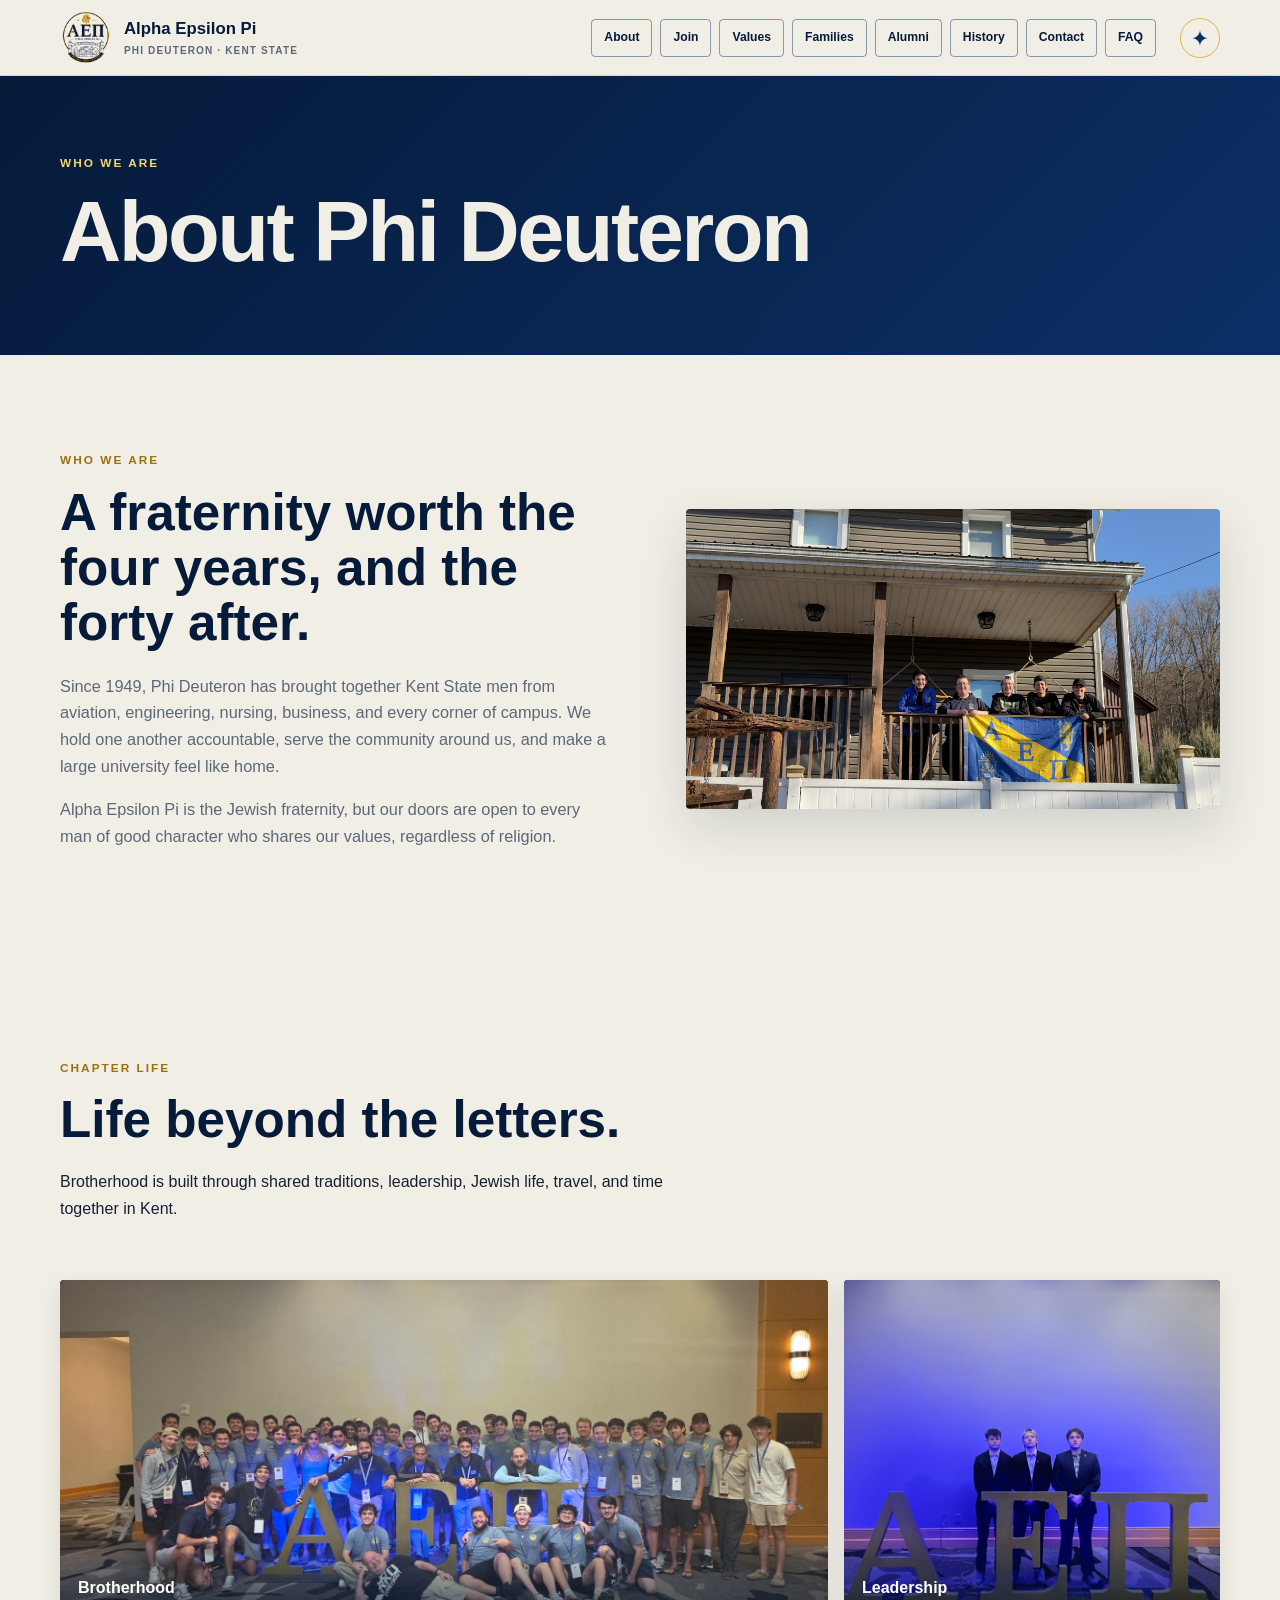
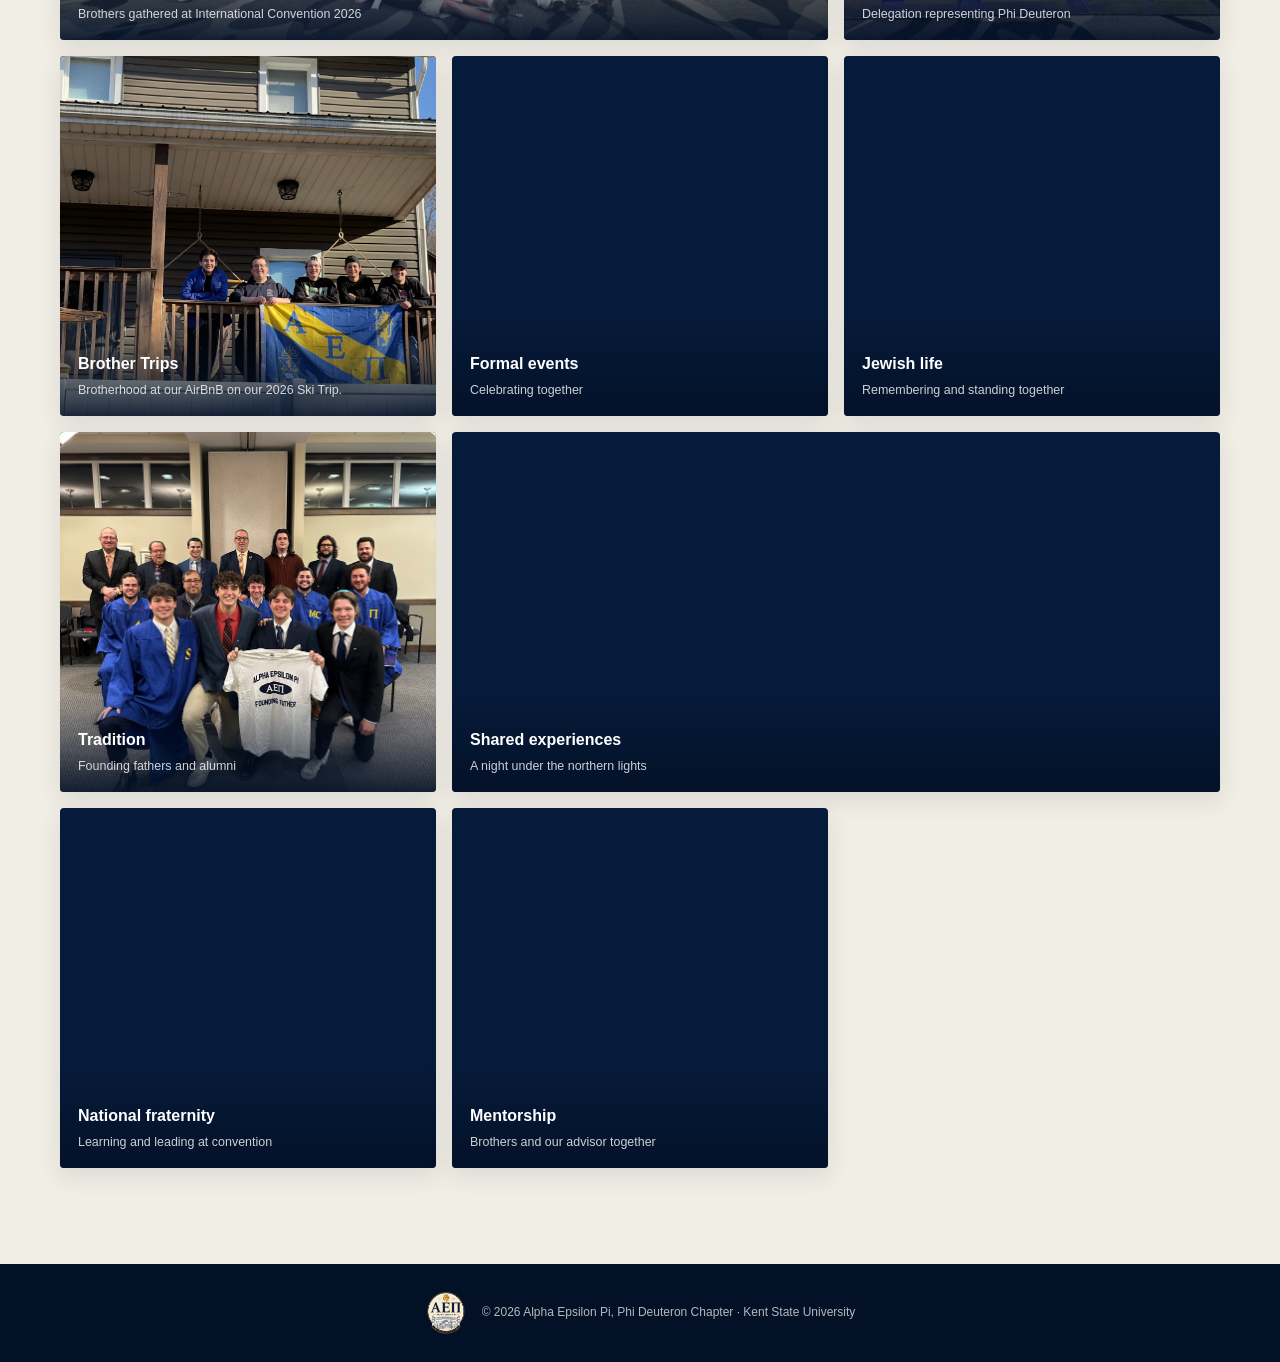
==== commit b1797517: "Revise chapter life section content Updated the chapter life section to enhance clarity and improve " ====
--- a/about.html
+++ b/about.html
@@ -57,7 +57,13 @@
 
       <section class="chapter-life section" id="chapter-life">
         <div class="page-width">
-          <div class="section-heading gallery-heading"><div><p class="eyebrow dark">Chapter life</p><h2>Life beyond the letters.</h2></div><p>Brotherhood is built through shared traditions, leadership, Jewish life, travel, and time together at our Kent chapter house.</p></div>
+          <div class="section-heading gallery-heading">
+            <div>
+              <p class="eyebrow dark">Chapter life</p>
+              <h2>Life beyond the letters.</h2>
+              <p>Brotherhood is built through shared traditions, leadership, Jewish life, travel, and time together in Kent.</p>
+            </div>
+          </div>
           <div class="photo-gallery">
             <figure class="gallery-wide"><img src="assets/convention-brotherhood.jpeg" width="1600" height="1200" loading="lazy" decoding="async" alt="Alpha Epsilon Pi brothers gathered at the 2026 convention" /><figcaption><strong>Brotherhood</strong><span>Brothers gathered at International Convention 2026</span></figcaption></figure>
             <figure><img src="assets/chapter-leadership.jpeg" width="1512" height="2016" loading="lazy" decoding="async" alt="Phi Deuteron chapter leaders with Alpha Epsilon Pi letters" /><figcaption><strong>Leadership</strong><span>Delegation representing Phi Deuteron</span></figcaption></figure>
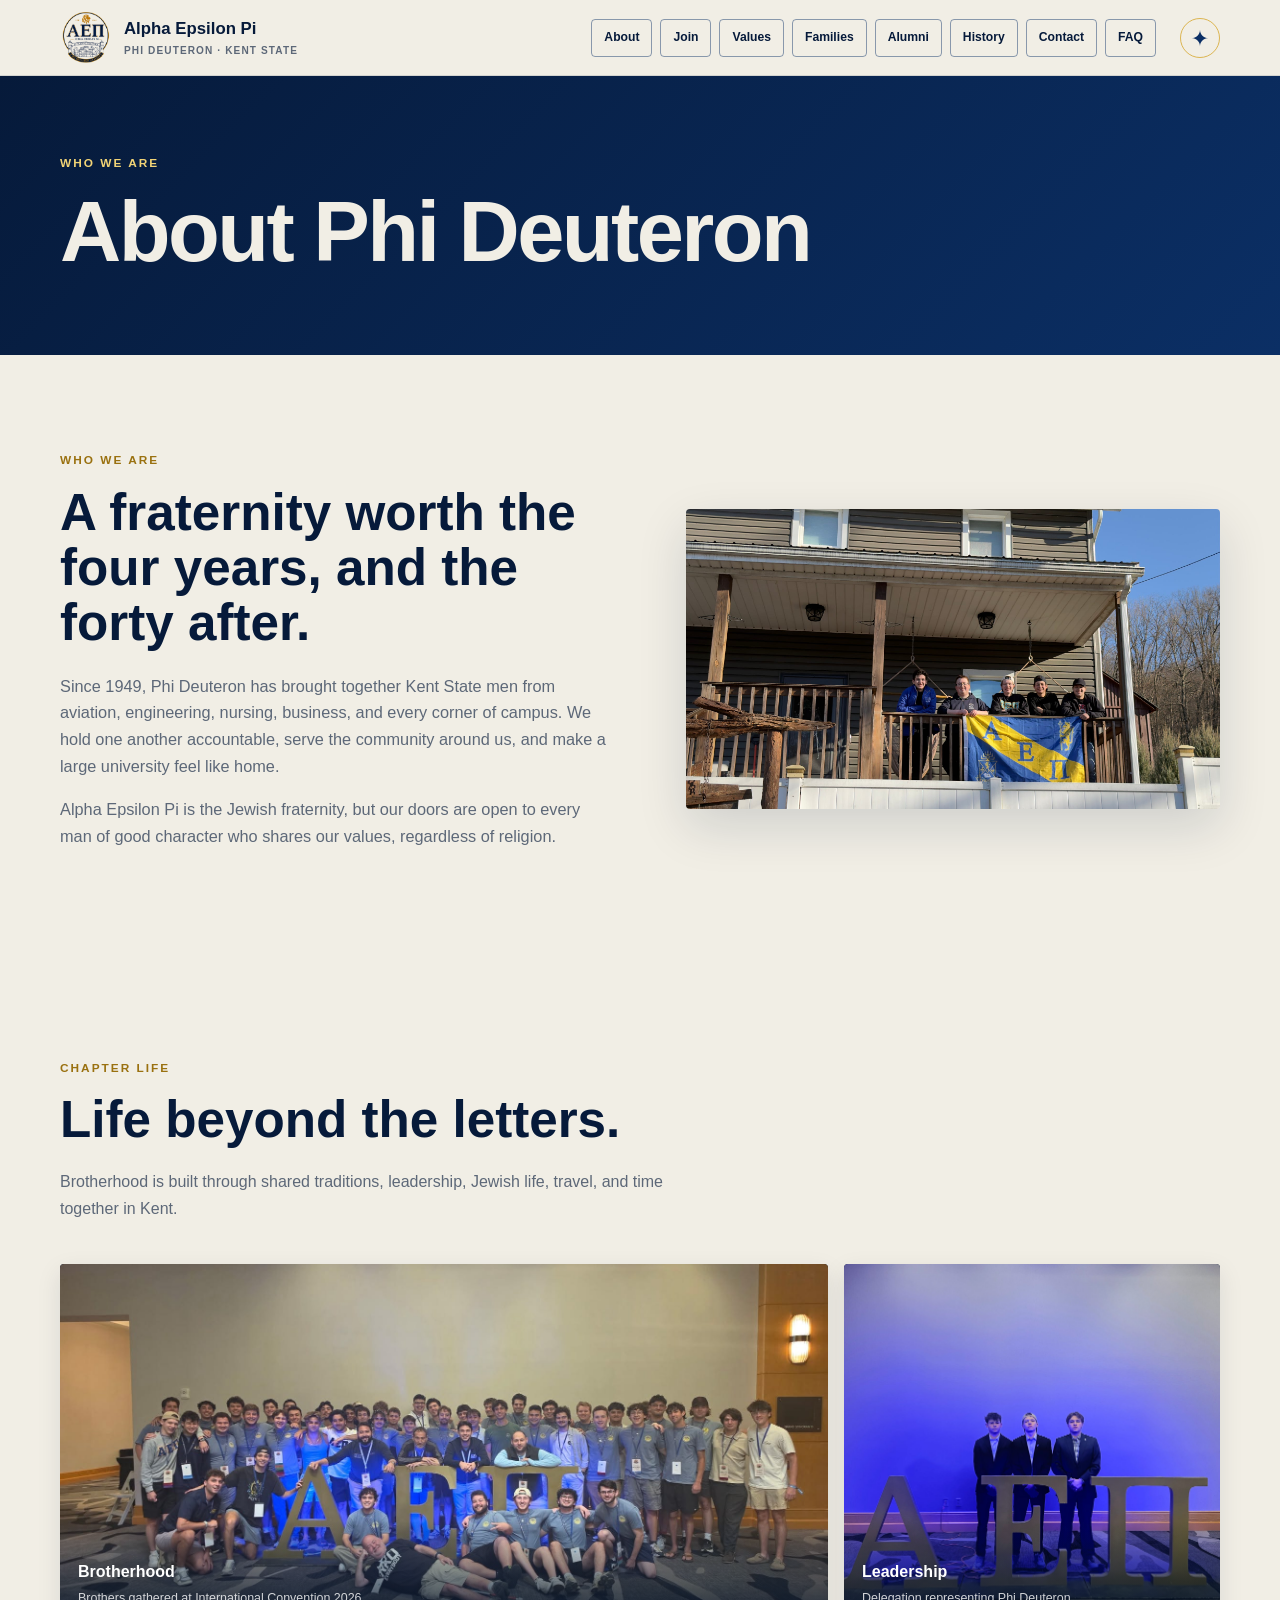
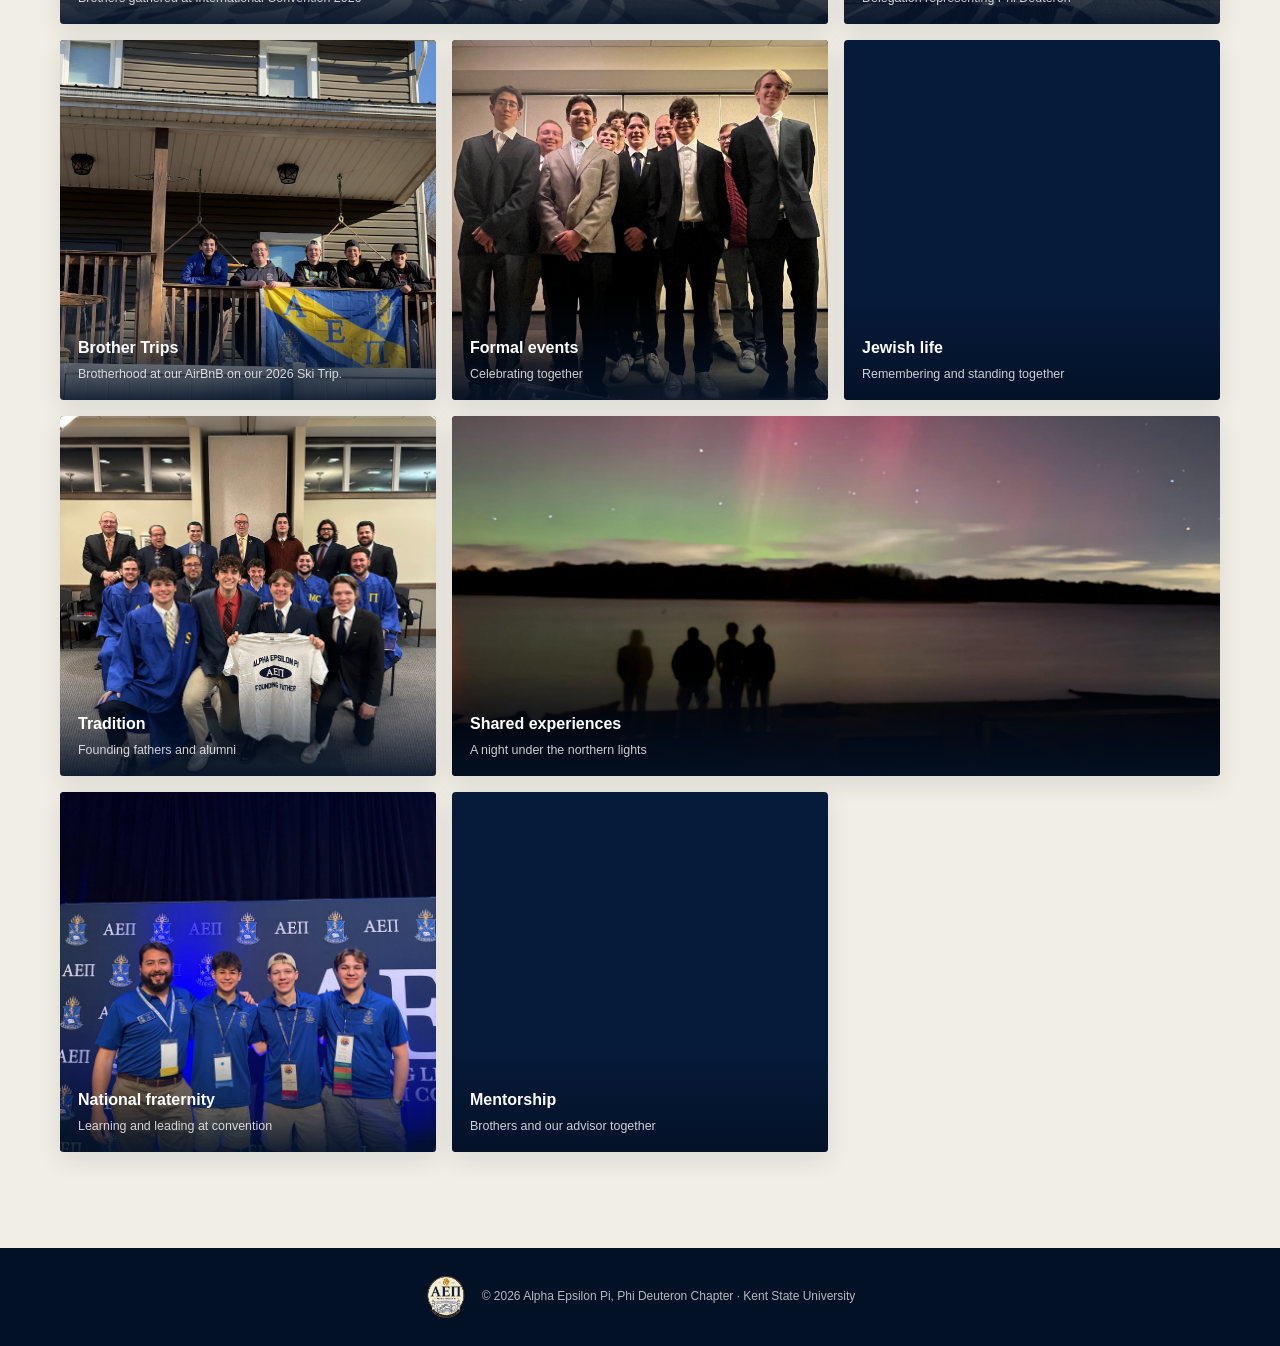
==== commit 3dfed188: "Update image source for formal brotherhood photo" ====
--- a/about.html
+++ b/about.html
@@ -68,7 +68,7 @@
             <figure class="gallery-wide"><img src="assets/convention-brotherhood.jpeg" width="1600" height="1200" loading="lazy" decoding="async" alt="Alpha Epsilon Pi brothers gathered at the 2026 convention" /><figcaption><strong>Brotherhood</strong><span>Brothers gathered at International Convention 2026</span></figcaption></figure>
             <figure><img src="assets/chapter-leadership.jpeg" width="1512" height="2016" loading="lazy" decoding="async" alt="Phi Deuteron chapter leaders with Alpha Epsilon Pi letters" /><figcaption><strong>Leadership</strong><span>Delegation representing Phi Deuteron</span></figcaption></figure>
             <figure><img src="assets/chapter-house-brothers.jpeg" width="2048" height="1153" loading="lazy" decoding="async" alt="Phi Deuteron brothers outside the Kent chapter house" /><figcaption><strong>Brother Trips</strong><span>Brotherhood at our AirBnB on our 2026 Ski Trip.</span></figcaption></figure>
-            <figure><img src="assets/formal-brotherhood.jpeg" width="1152" height="1536" loading="lazy" decoding="async" alt="Phi Deuteron brothers dressed for a formal event" /><figcaption><strong>Formal events</strong><span>Celebrating together</span></figcaption></figure>
+            <figure><img src="assets/formal-brotherhood.jpg" width="1152" height="1536" loading="lazy" decoding="async" alt="Phi Deuteron brothers dressed for a formal event" /><figcaption><strong>Formal events</strong><span>Celebrating together</span></figcaption></figure>
             <figure><img src="assets/jewish-remembrance.jpeg" width="1512" height="2016" loading="lazy" decoding="async" alt="Phi Deuteron brothers participating in a Jewish remembrance event at Kent State" /><figcaption><strong>Jewish life</strong><span>Remembering and standing together</span></figcaption></figure>
             <figure><img src="assets/founding-fathers.jpeg" width="1512" height="2016" loading="lazy" decoding="async" alt="Phi Deuteron founding fathers and alumni gathered at Kent State" /><figcaption><strong>Tradition</strong><span>Founding fathers and alumni</span></figcaption></figure>
             <figure class="gallery-wide"><img src="assets/brotherhood-trip.jpeg" width="2016" height="1512" loading="lazy" decoding="async" alt="Phi Deuteron brothers watching the northern lights together" /><figcaption><strong>Shared experiences</strong><span>A night under the northern lights</span></figcaption></figure>
--- a/styles.css
+++ b/styles.css
@@ -6,6 +6,8 @@
   --ink: #152033;
   --muted: #5d6878;
   --paper: #fbfaf6;
+  --page-background: #f1eee5;
+  --surface: #ffffff;
   --white: #f1eee5;
   --line: #dfe3e8;
   --shadow: 0 18px 50px rgba(6, 26, 58, 0.14);
@@ -14,7 +16,8 @@
 
 * { box-sizing: border-box; }
 html { scroll-behavior: smooth; scroll-padding-top: 86px; }
-body { margin: 0; color: var(--ink); background: var(--white); font-family: Arial, Helvetica, sans-serif; line-height: 1.65; }
+body { margin: 0; color: var(--ink); background: var(--page-background); font-family: Arial, Helvetica, sans-serif; line-height: 1.65; }
+main { background: var(--page-background); }
 img { display: block; max-width: 100%; height: auto; }
 a { color: inherit; }
 button, input { font: inherit; }
@@ -102,14 +105,14 @@
 .split.reverse { grid-template-columns: .95fr 1.05fr; }
 .section-copy p:not(.eyebrow) { color: var(--muted); font-size: 1.02rem; }
 .feature-image { width: 100%; max-height: 560px; border-radius: 4px; box-shadow: var(--shadow); object-fit: cover; }
-.history { background: #ffffff; }
+.history { background: transparent; }
 .history-heading { max-width: 780px; }
 .history-heading > p:last-child { color: var(--muted); font-size: 1.04rem; }
 .history-timeline { position: relative; display: grid; gap: 0; margin-top: 52px; }
 .history-timeline::before { content: ""; position: absolute; top: 10px; bottom: 10px; left: 154px; width: 1px; background: rgba(11,47,101,.22); }
 .history-entry { position: relative; display: grid; grid-template-columns: 130px 1fr; gap: 50px; padding: 0 0 42px; }
 .history-entry:last-child { padding-bottom: 0; }
-.history-entry::before { content: ""; position: absolute; top: 7px; left: 148px; width: 13px; height: 13px; border: 3px solid var(--paper); border-radius: 50%; background: var(--gold); box-shadow: 0 0 0 1px rgba(11,47,101,.2); }
+.history-entry::before { content: ""; position: absolute; top: 7px; left: 148px; width: 13px; height: 13px; border: 3px solid var(--page-background); border-radius: 50%; background: var(--gold); box-shadow: 0 0 0 1px rgba(11,47,101,.2); }
 .history-entry time { color: #8a6611; font-family: 'Montserrat', sans-serif; font-size: .78rem; font-weight: 800; letter-spacing: .06em; text-align: right; text-transform: uppercase; }
 .history-entry h3 { margin-bottom: 9px; color: var(--navy); }
 .history-entry p { max-width: 830px; margin-bottom: 0; color: var(--muted); }
@@ -118,7 +121,7 @@
 .fleischer-memorial h3 { margin-bottom: 18px; color: var(--white); font-size: clamp(1.8rem, 3vw, 2.5rem); }
 .fleischer-memorial p:not(.eyebrow) { color: rgba(255,255,255,.82); }
 .fleischer-memorial p:last-child { margin-bottom: 0; color: var(--white); font-weight: 700; }
-.values { background: var(--white); }
+.values { background: transparent; }
 .card-grid { display: grid; gap: 20px; margin-top: 36px; }
 .card-grid.four { grid-template-columns: repeat(4, 1fr); }
 .card-grid.three { grid-template-columns: repeat(3, 1fr); }
@@ -127,8 +130,40 @@
 .card-number { display: block; margin-bottom: 24px; color: #a97c15; font-size: .75rem; font-weight: 800; letter-spacing: .12em; }
 .section-heading { display: grid; grid-template-columns: 1.2fr .8fr; align-items: end; gap: 50px; }
 .section-heading > p { color: var(--muted); }
+.family-heading { max-width: 820px; }
+.family-heading h2 { margin-bottom: 18px; }
+.family-heading > p:last-child { max-width: 760px; margin-bottom: 0; color: var(--muted); }
+.family-priorities .card { display: flex; min-height: 260px; flex-direction: column; background: var(--surface); }
+.family-priorities .card p { margin-top: auto; padding-top: 18px; }
+.family-expectations { background: transparent; border-block: 1px solid rgba(6,26,58,.1); }
+.family-split { display: grid; grid-template-columns: 1.05fr .95fr; gap: 70px; align-items: start; }
+.family-checklist { padding: 34px; border: 1px solid var(--line); border-radius: 4px; background: var(--surface); box-shadow: 0 8px 24px rgba(6,26,58,.06); }
+.family-checklist h3 { margin-bottom: 20px; color: var(--navy); }
+.family-checklist ul { display: grid; gap: 14px; margin: 0; padding: 0; list-style: none; }
+.family-checklist li { position: relative; padding-left: 25px; color: var(--muted); }
+.family-checklist li::before { content: ""; position: absolute; top: .65em; left: 0; width: 8px; height: 8px; border-radius: 50%; background: var(--gold); }
+.family-resource-grid { display: grid; grid-template-columns: repeat(3, 1fr); gap: 20px; margin-top: 38px; }
+.family-resource-card { display: flex; min-height: 330px; flex-direction: column; padding: 30px; border: 1px solid var(--line); border-top: 4px solid var(--blue); border-radius: 4px; background: var(--surface); box-shadow: 0 8px 24px rgba(6,26,58,.06); }
+.resource-source { min-height: 36px; margin-bottom: 18px; color: #8a6611; font-size: .7rem; font-weight: 800; letter-spacing: .1em; line-height: 1.35; text-transform: uppercase; }
+.family-resource-card h3 { color: var(--navy); }
+.family-resource-card p { margin-bottom: 24px; color: var(--muted); font-size: .92rem; }
+.resource-card-link { display: flex; min-height: 44px; align-items: center; justify-content: space-between; gap: 14px; margin-top: auto; padding: 10px 13px; color: var(--blue); border: 1px solid rgba(11,47,101,.45); border-radius: 3px; font-size: .78rem; font-weight: 800; text-decoration: none; }
+.resource-card-link:hover, .resource-card-link:focus-visible { color: #ffffff; border-color: var(--blue); background: var(--blue); }
+.family-contact-band { padding-block: 62px; color: #ffffff; background: var(--navy); }
+.family-contact-inner { display: flex; align-items: center; justify-content: space-between; gap: 50px; }
+.family-contact-inner h2 { margin-bottom: 12px; color: #ffffff; font-size: clamp(2rem, 4vw, 3rem); }
+.family-contact-inner p:not(.eyebrow) { max-width: 690px; margin-bottom: 0; color: rgba(255,255,255,.78); }
+.family-contact-inner .button { flex: 0 0 auto; }
 
 @media (min-width: 921px) {
+  .alumni-events-heading h2 {
+    white-space: nowrap;
+  }
+
+  .family-heading h2 {
+    white-space: nowrap;
+  }
+
   #join .section-heading,
   #families .section-heading,
   #faq .section-heading {
@@ -153,7 +188,7 @@
 .rush-poster { width: 100%; border-radius: 4px; box-shadow: var(--shadow); }
 .schedule-intro { max-width: 700px; color: var(--muted); }
 .event-list { display: grid; gap: 12px; margin-top: 28px; }
-.event-card { display: grid; grid-template-columns: 100px 1fr; gap: 22px; padding: 20px; border: 1px solid var(--line); border-radius: 4px; background: #ffffff; box-shadow: 0 8px 24px rgba(6,26,58,.05); }
+.event-card { display: grid; grid-template-columns: 100px 1fr; gap: 22px; padding: 20px; border: 1px solid var(--line); border-radius: 4px; background: var(--surface); box-shadow: 0 8px 24px rgba(6,26,58,.05); }
 .event-card time { display: flex; flex-direction: column; justify-content: center; padding-right: 18px; color: var(--blue); border-right: 1px solid var(--line); }
 .event-card time strong { font-family: 'Montserrat', sans-serif; font-size: 1.05rem; }
 .event-card time span { color: var(--muted); font-size: .82rem; }
@@ -172,17 +207,25 @@
 .photo-banner::after { content: ""; position: absolute; inset: 0; background: rgba(6,26,58,.85); }
 .photo-banner > div { position: relative; z-index: 1; padding: 60px 20px; }
 .photo-banner h2 { color: var(--white); }
-.interest-section { background: var(--white); }
+.interest-section { background: transparent; }
 .interest-layout { display: grid; grid-template-columns: .8fr 1.2fr; gap: 70px; align-items: start; }
 .interest-copy > p:not(.eyebrow) { color: var(--muted); }
-.interest-form { display: grid; gap: 18px; padding: 32px; border: 1px solid var(--line); border-radius: 4px; background: #ffffff; box-shadow: var(--shadow); }
+.interest-form { display: grid; gap: 18px; padding: 32px; border: 1px solid var(--line); border-radius: 4px; background: var(--surface); box-shadow: var(--shadow); }
 .form-row { display: grid; grid-template-columns: 1fr 1fr; gap: 16px; }
 .form-field { display: grid; gap: 7px; }
 .form-field label { color: var(--navy); font-size: .82rem; font-weight: 800; }
-.form-field input, .form-field select { width: 100%; min-height: 46px; padding: 10px 12px; color: var(--ink); border: 1px solid #bdc5d0; border-radius: 3px; background: #ffffff; font: inherit; }
+.form-field input, .form-field select { width: 100%; min-height: 46px; padding: 10px 12px; color: var(--ink); border: 1px solid #bdc5d0; border-radius: 3px; background: var(--surface); font: inherit; }
 .form-field input:focus, .form-field select:focus { border-color: var(--blue); outline: 3px solid rgba(11,47,101,.12); }
-.chapter-life { background: var(--white); }
+.chapter-life { background: transparent; }
 .gallery-heading { margin-bottom: 42px; }
+.gallery-heading > div {
+  max-width: 760px;
+}
+
+.gallery-heading > div > p:last-child {
+  margin-bottom: 0;
+  color: var(--muted);
+}
 .photo-gallery { display: grid; grid-template-columns: repeat(3, 1fr); grid-auto-rows: 360px; gap: 16px; }
 .photo-gallery figure { position: relative; min-width: 0; margin: 0; overflow: hidden; border-radius: 4px; background: var(--navy); box-shadow: 0 8px 24px rgba(6,26,58,.1); }
 .photo-gallery figure.gallery-wide { grid-column: span 2; }
@@ -191,7 +234,24 @@
 .photo-gallery figcaption { position: absolute; right: 0; bottom: 0; left: 0; display: grid; gap: 2px; padding: 38px 18px 16px; color: #ffffff; background: linear-gradient(transparent, rgba(3,17,38,.9)); }
 .photo-gallery figcaption strong { font-family: 'Montserrat', sans-serif; font-size: 1rem; }
 .photo-gallery figcaption span { color: rgba(255,255,255,.8); font-size: .78rem; }
-.alumni { background: #ffffff; }
+.alumni { background: transparent; }
+.alumni-events { padding-top: 0; }
+.alumni-events-heading { max-width: 820px; }
+.alumni-events-heading h2 { margin-bottom: 18px; }
+.alumni-events-heading > p:last-child { max-width: 760px; margin-bottom: 0; color: var(--muted); }
+.alumni-event-list { max-width: 760px; margin-top: 38px; }
+.alumni-event-card { display: grid; grid-template-columns: 130px 1fr; gap: 28px; padding: 28px; border: 1px solid var(--line); border-top: 4px solid var(--blue); border-radius: 4px; background: var(--surface); box-shadow: 0 8px 24px rgba(6,26,58,.06); }
+.alumni-event-card time { display: flex; flex-direction: column; justify-content: center; padding-right: 24px; color: var(--blue); border-right: 1px solid var(--line); }
+.alumni-event-card time strong { font-family: 'Montserrat', sans-serif; font-size: 1.3rem; }
+.alumni-event-card time span { color: var(--muted); font-size: .82rem; }
+.alumni-event-card h3 { margin-bottom: 8px; color: var(--navy); }
+.alumni-event-card p { margin-bottom: 2px; color: var(--ink); }
+.alumni-event-card address { color: var(--muted); font-size: .92rem; font-style: normal; }
+.alumni-calendar-button {
+  width: fit-content;
+  margin-top: 14px;
+}
+.alumni-events-note { margin: 22px 0 0; color: #8a6611; font-family: 'Montserrat', sans-serif; font-weight: 800; }
 .faq-list { display: grid; gap: 14px; margin-top: 42px; }
 .faq-list details { padding: 22px 24px; border: 1px solid var(--line); border-radius: 4px; background: var(--white); box-shadow: 0 8px 24px rgba(6,26,58,.05); }
 .faq-list summary { color: var(--navy); font-family: 'Montserrat', sans-serif; font-size: 1.08rem; font-weight: 800; cursor: pointer; }
@@ -289,6 +349,10 @@
   .stats article:nth-child(2) { border-right: 0; }
   .stats article:nth-child(-n+2) { border-bottom: 1px solid var(--line); }
   .split, .split.reverse, .section-heading, .join-layout, .contact-grid { grid-template-columns: 1fr; }
+  .family-split { grid-template-columns: 1fr; gap: 36px; }
+  .family-resource-grid { grid-template-columns: 1fr; }
+  .family-resource-card { min-height: 0; }
+  .family-contact-inner { align-items: flex-start; flex-direction: column; gap: 26px; }
   .rush-schedule, .interest-layout { grid-template-columns: 1fr; }
   .rush-poster-wrap { width: min(100%, 520px); margin-inline: auto; }
   .photo-gallery { grid-template-columns: repeat(2, 1fr); }
@@ -377,6 +441,15 @@
   .card-grid.three {
     grid-template-columns: 1fr;
   }
+
+  .family-priorities .card { min-height: 0; }
+  .family-checklist { padding: 26px 22px; }
+  .family-resource-grid { margin-top: 28px; }
+  .family-resource-card { padding: 26px 22px; }
+  .family-contact-band { padding-block: 46px; }
+  .alumni-event-list { margin-top: 28px; }
+  .alumni-event-card { grid-template-columns: 88px 1fr; gap: 18px; padding: 22px 18px; }
+  .alumni-event-card time { padding-right: 14px; }
 
   /* Split layouts and recruitment */
   .split,
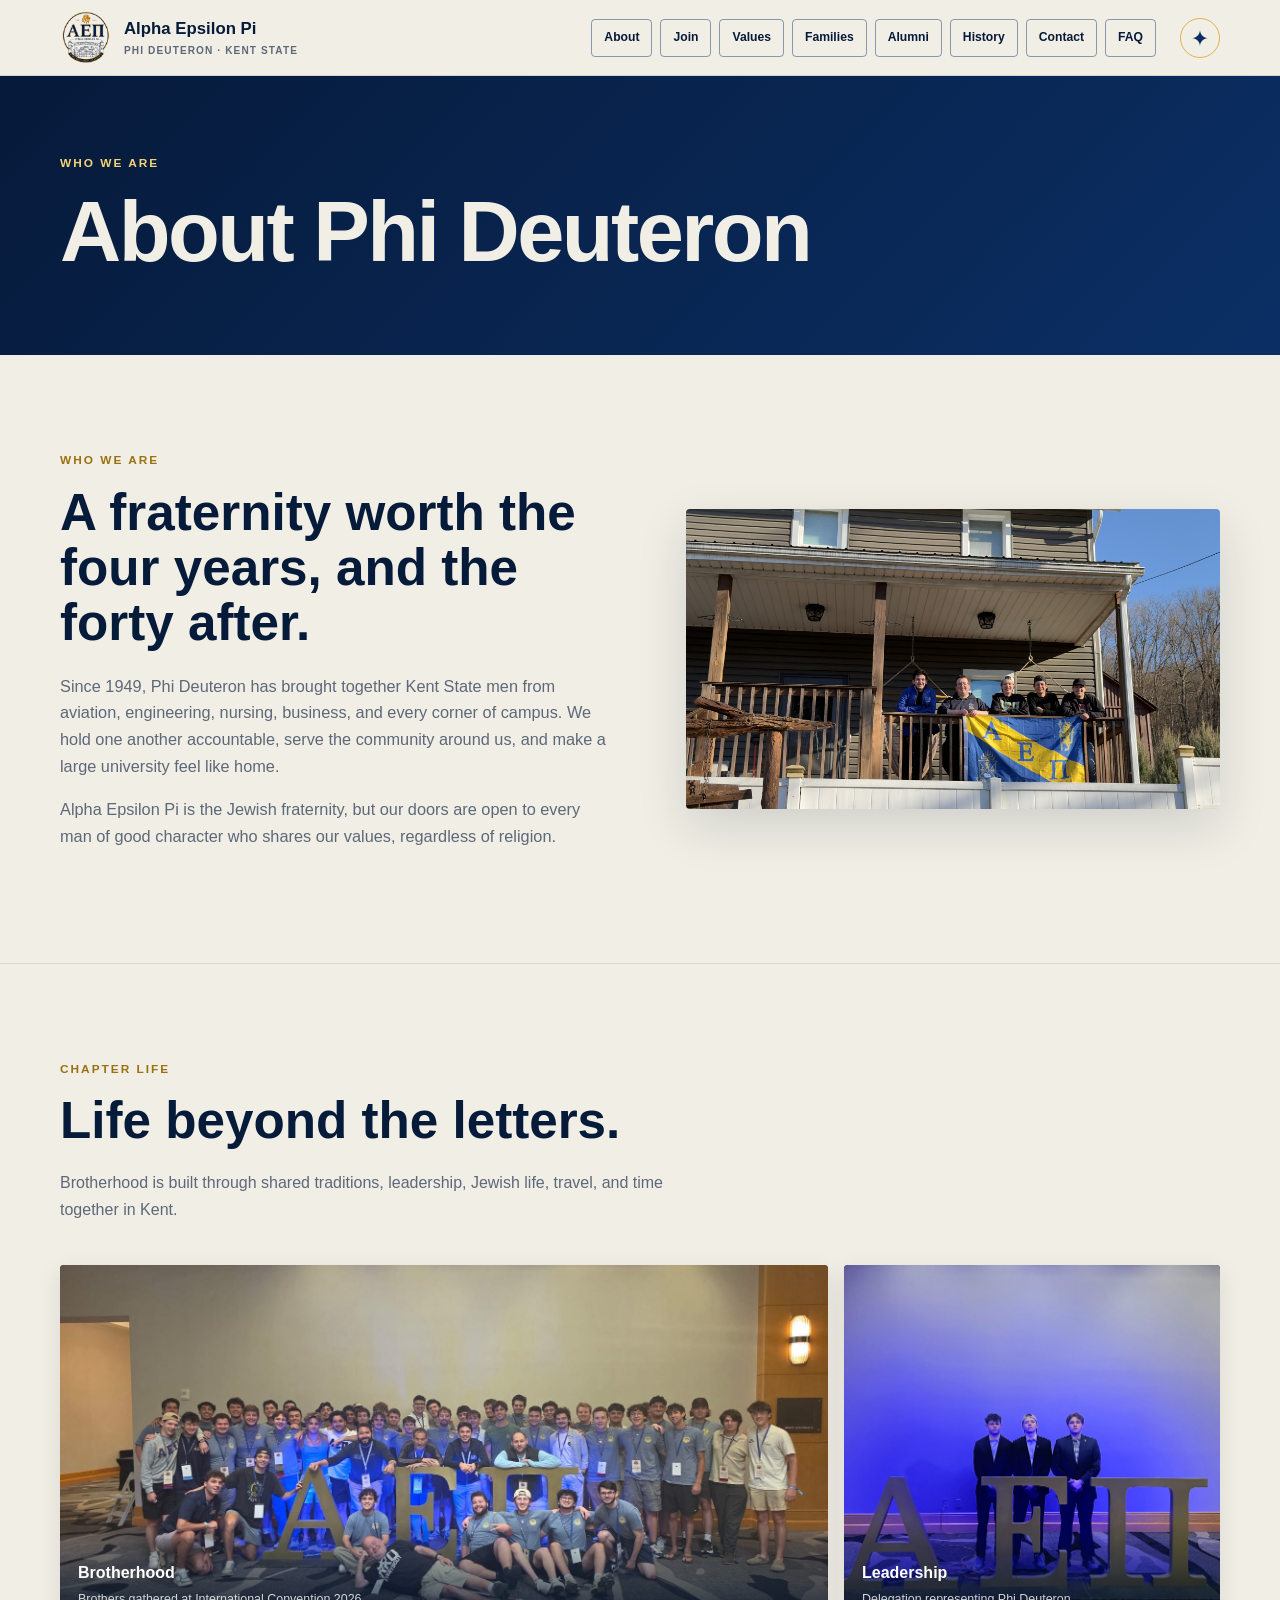
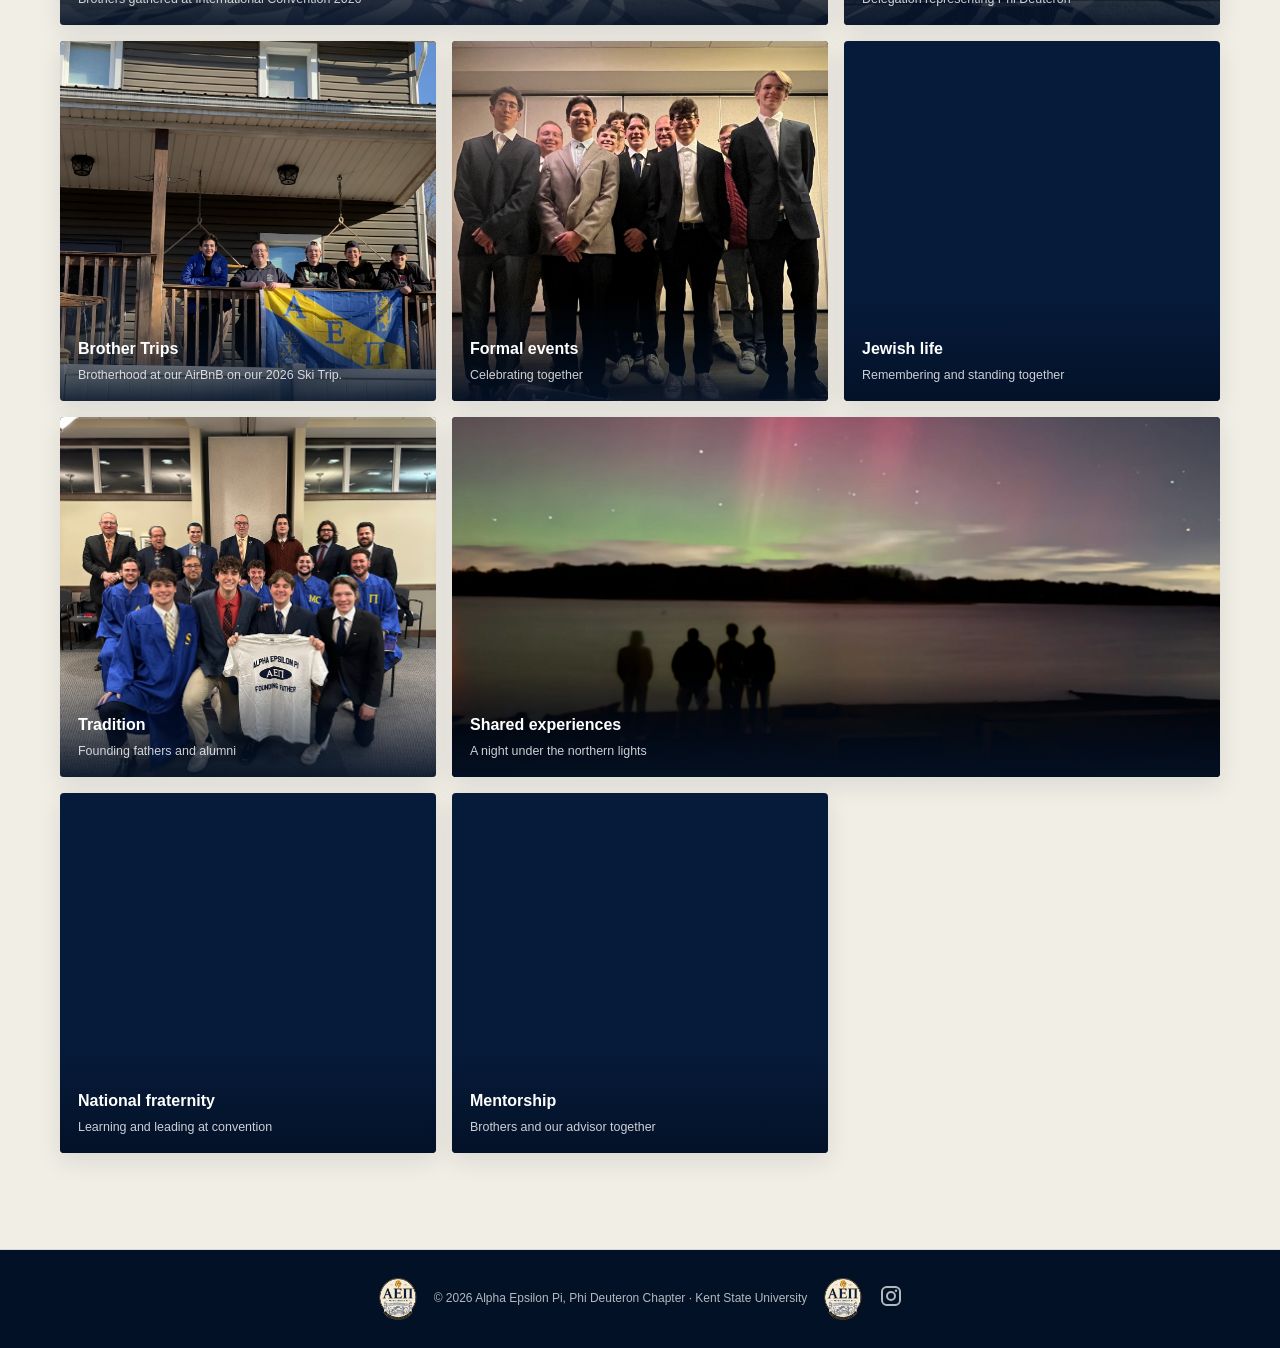
==== commit a46fd64f: "Update footer with Instagram link and logo Added Instagram link and logo to footer." ====
--- a/about.html
+++ b/about.html
@@ -79,7 +79,7 @@
       </section>
 
     </main>
-    <footer><img src="assets/logo-solid.png" width="600" height="600" alt="" /><p>© <span id="year"></span> Alpha Epsilon Pi, Phi Deuteron Chapter · Kent State University</p></footer>
+    <footer><img src="assets/logo-solid.png" width="600" height="600" alt="" /><p>© <span id="year"></span> Alpha Epsilon Pi, Phi Deuteron Chapter · Kent State University</p><img src="assets/logo-solid.png" width="600" height="600" alt="" /><a class="instagram-link" href="https://www.instagram.com/YOUR_USERNAME/" target="_blank" rel="noopener noreferrer" aria-label="Follow AEPi Kent on Instagram"><svg viewBox="0 0 24 24" width="24" height="24" aria-hidden="true"><path fill="currentColor" d="M7.75 2h8.5A5.76 5.76 0 0 1 22 7.75v8.5A5.76 5.76 0 0 1 16.25 22h-8.5A5.76 5.76 0 0 1 2 16.25v-8.5A5.76 5.76 0 0 1 7.75 2Zm0 2A3.75 3.75 0 0 0 4 7.75v8.5A3.75 3.75 0 0 0 7.75 20h8.5A3.75 3.75 0 0 0 20 16.25v-8.5A3.75 3.75 0 0 0 16.25 4h-8.5ZM17 5.5A1.25 1.25 0 1 1 17 8a1.25 1.25 0 0 1 0-2.5ZM12 7a5 5 0 1 1 0 10 5 5 0 0 1 0-10Zm0 2a3 3 0 1 0 0 6 3 3 0 0 0 0-6Z"/></svg></a></footer>
     <!-- Cloudflare Web Analytics --><script type='module' src='https://static.cloudflareinsights.com/beacon.min.js' data-cf-beacon='{"token": "705a6dcdab874d5dbcde9c05819da363"}'></script><!-- End Cloudflare Web Analytics -->
     <script>
       const menuButton = document.querySelector("#menu-button");
--- a/styles.css
+++ b/styles.css
@@ -94,7 +94,7 @@
 .button.outline { color: var(--white); border: 1px solid rgba(255,255,255,.5); background: rgba(255,255,255,.05); }
 .button.navy { width: 100%; color: var(--white); background: var(--navy); }
 
-.stats { position: relative; z-index: 2; display: grid; grid-template-columns: repeat(4, 1fr); margin-top: -42px; border: 1px solid var(--line); background: var(--white); box-shadow: var(--shadow); }
+.stats { position: relative; z-index: 2; display: grid; grid-template-columns: repeat(4, 1fr); margin-top: -42px; border: 1px solid var(--line); background: var(--surface); box-shadow: var(--shadow); }
 .stats article { padding: 28px; border-right: 1px solid var(--line); }
 .stats article:last-child { border: 0; }
 .stats strong, .stats span { display: block; }
@@ -125,45 +125,13 @@
 .card-grid { display: grid; gap: 20px; margin-top: 36px; }
 .card-grid.four { grid-template-columns: repeat(4, 1fr); }
 .card-grid.three { grid-template-columns: repeat(3, 1fr); }
-.card { padding: 30px; border: 1px solid var(--line); border-radius: 4px; background: var(--white); box-shadow: 0 8px 24px rgba(6,26,58,.06); }
+.card { padding: 30px; border: 1px solid var(--line); border-radius: 4px; background: var(--surface); box-shadow: 0 8px 24px rgba(6,26,58,.06); }
 .card p { margin: 0; color: var(--muted); font-size: .92rem; }
 .card-number { display: block; margin-bottom: 24px; color: #a97c15; font-size: .75rem; font-weight: 800; letter-spacing: .12em; }
 .section-heading { display: grid; grid-template-columns: 1.2fr .8fr; align-items: end; gap: 50px; }
 .section-heading > p { color: var(--muted); }
-.family-heading { max-width: 820px; }
-.family-heading h2 { margin-bottom: 18px; }
-.family-heading > p:last-child { max-width: 760px; margin-bottom: 0; color: var(--muted); }
-.family-priorities .card { display: flex; min-height: 260px; flex-direction: column; background: var(--surface); }
-.family-priorities .card p { margin-top: auto; padding-top: 18px; }
-.family-expectations { background: transparent; border-block: 1px solid rgba(6,26,58,.1); }
-.family-split { display: grid; grid-template-columns: 1.05fr .95fr; gap: 70px; align-items: start; }
-.family-checklist { padding: 34px; border: 1px solid var(--line); border-radius: 4px; background: var(--surface); box-shadow: 0 8px 24px rgba(6,26,58,.06); }
-.family-checklist h3 { margin-bottom: 20px; color: var(--navy); }
-.family-checklist ul { display: grid; gap: 14px; margin: 0; padding: 0; list-style: none; }
-.family-checklist li { position: relative; padding-left: 25px; color: var(--muted); }
-.family-checklist li::before { content: ""; position: absolute; top: .65em; left: 0; width: 8px; height: 8px; border-radius: 50%; background: var(--gold); }
-.family-resource-grid { display: grid; grid-template-columns: repeat(3, 1fr); gap: 20px; margin-top: 38px; }
-.family-resource-card { display: flex; min-height: 330px; flex-direction: column; padding: 30px; border: 1px solid var(--line); border-top: 4px solid var(--blue); border-radius: 4px; background: var(--surface); box-shadow: 0 8px 24px rgba(6,26,58,.06); }
-.resource-source { min-height: 36px; margin-bottom: 18px; color: #8a6611; font-size: .7rem; font-weight: 800; letter-spacing: .1em; line-height: 1.35; text-transform: uppercase; }
-.family-resource-card h3 { color: var(--navy); }
-.family-resource-card p { margin-bottom: 24px; color: var(--muted); font-size: .92rem; }
-.resource-card-link { display: flex; min-height: 44px; align-items: center; justify-content: space-between; gap: 14px; margin-top: auto; padding: 10px 13px; color: var(--blue); border: 1px solid rgba(11,47,101,.45); border-radius: 3px; font-size: .78rem; font-weight: 800; text-decoration: none; }
-.resource-card-link:hover, .resource-card-link:focus-visible { color: #ffffff; border-color: var(--blue); background: var(--blue); }
-.family-contact-band { padding-block: 62px; color: #ffffff; background: var(--navy); }
-.family-contact-inner { display: flex; align-items: center; justify-content: space-between; gap: 50px; }
-.family-contact-inner h2 { margin-bottom: 12px; color: #ffffff; font-size: clamp(2rem, 4vw, 3rem); }
-.family-contact-inner p:not(.eyebrow) { max-width: 690px; margin-bottom: 0; color: rgba(255,255,255,.78); }
-.family-contact-inner .button { flex: 0 0 auto; }
 
 @media (min-width: 921px) {
-  .alumni-events-heading h2 {
-    white-space: nowrap;
-  }
-
-  .family-heading h2 {
-    white-space: nowrap;
-  }
-
   #join .section-heading,
   #families .section-heading,
   #faq .section-heading {
@@ -216,7 +184,10 @@
 .form-field label { color: var(--navy); font-size: .82rem; font-weight: 800; }
 .form-field input, .form-field select { width: 100%; min-height: 46px; padding: 10px 12px; color: var(--ink); border: 1px solid #bdc5d0; border-radius: 3px; background: var(--surface); font: inherit; }
 .form-field input:focus, .form-field select:focus { border-color: var(--blue); outline: 3px solid rgba(11,47,101,.12); }
-.chapter-life { background: transparent; }
+.chapter-life { 
+  background: transparent; 
+  border-block: 1px solid rgba(6, 26, 58, 0.1);
+}
 .gallery-heading { margin-bottom: 42px; }
 .gallery-heading > div {
   max-width: 760px;
@@ -234,31 +205,67 @@
 .photo-gallery figcaption { position: absolute; right: 0; bottom: 0; left: 0; display: grid; gap: 2px; padding: 38px 18px 16px; color: #ffffff; background: linear-gradient(transparent, rgba(3,17,38,.9)); }
 .photo-gallery figcaption strong { font-family: 'Montserrat', sans-serif; font-size: 1rem; }
 .photo-gallery figcaption span { color: rgba(255,255,255,.8); font-size: .78rem; }
-.alumni { background: transparent; }
-.alumni-events { padding-top: 0; }
-.alumni-events-heading { max-width: 820px; }
-.alumni-events-heading h2 { margin-bottom: 18px; }
-.alumni-events-heading > p:last-child { max-width: 760px; margin-bottom: 0; color: var(--muted); }
-.alumni-event-list { max-width: 760px; margin-top: 38px; }
-.alumni-event-card { display: grid; grid-template-columns: 130px 1fr; gap: 28px; padding: 28px; border: 1px solid var(--line); border-top: 4px solid var(--blue); border-radius: 4px; background: var(--surface); box-shadow: 0 8px 24px rgba(6,26,58,.06); }
-.alumni-event-card time { display: flex; flex-direction: column; justify-content: center; padding-right: 24px; color: var(--blue); border-right: 1px solid var(--line); }
-.alumni-event-card time strong { font-family: 'Montserrat', sans-serif; font-size: 1.3rem; }
-.alumni-event-card time span { color: var(--muted); font-size: .82rem; }
-.alumni-event-card h3 { margin-bottom: 8px; color: var(--navy); }
-.alumni-event-card p { margin-bottom: 2px; color: var(--ink); }
-.alumni-event-card address { color: var(--muted); font-size: .92rem; font-style: normal; }
-.alumni-calendar-button {
-  width: fit-content;
-  margin-top: 14px;
-}
-.alumni-events-note { margin: 22px 0 0; color: #8a6611; font-family: 'Montserrat', sans-serif; font-weight: 800; }
+.alumni { background: transparent; border-block: 1px solid rgba(6, 26, 58, 0.1); }
 .faq-list { display: grid; gap: 14px; margin-top: 42px; }
-.faq-list details { padding: 22px 24px; border: 1px solid var(--line); border-radius: 4px; background: var(--white); box-shadow: 0 8px 24px rgba(6,26,58,.05); }
+.faq-list details { padding: 22px 24px; border: 1px solid var(--line); border-radius: 4px; background: var(--surface); box-shadow: 0 8px 24px rgba(6,26,58,.05); }
 .faq-list summary { color: var(--navy); font-family: 'Montserrat', sans-serif; font-size: 1.08rem; font-weight: 800; cursor: pointer; }
 .faq-list details p { margin: 16px 0 0; color: var(--muted); }
 .text-link { color: var(--blue); font-weight: 800; text-decoration: none; }
 .inline-link { color: var(--blue); font-weight: 800; text-underline-offset: 3px; }
 .inline-link:hover { color: #9a7110; }
+
+.chapter-leadership { background: transparent; }
+.leadership-heading { max-width: 780px; }
+.leadership-heading > p:last-child { margin-bottom: 0; color: var(--muted); font-size: 1.02rem; }
+.leadership-grid { display: grid; grid-template-columns: repeat(2, minmax(0, 1fr)); gap: 22px; margin-top: 42px; }
+.leadership-card { padding: 34px; border: 1px solid var(--line); border-top: 5px solid var(--gold); border-radius: 4px; background: var(--surface); box-shadow: 0 8px 24px rgba(6,26,58,.06); }
+.leadership-role { display: block; margin-bottom: 8px; color: #9a7110; font-size: .74rem; font-weight: 800; letter-spacing: .12em; text-transform: uppercase; }
+.leadership-card h3 { margin-bottom: 24px; color: var(--navy); font-size: 1.65rem; }
+.leadership-details { display: grid; gap: 0; margin: 0; }
+.leadership-details > div { display: grid; grid-template-columns: 82px 1fr; gap: 16px; padding: 13px 0; border-bottom: 1px solid var(--line); }
+.leadership-details dt { color: var(--muted); font-size: .78rem; font-weight: 800; letter-spacing: .05em; text-transform: uppercase; }
+.leadership-details dd { margin: 0; color: var(--ink); font-weight: 700; }
+.leadership-details a { color: var(--blue); text-underline-offset: 3px; }
+.leadership-why { margin-top: 24px; padding: 22px; border-left: 3px solid var(--gold); background: var(--paper); }
+.leadership-why h4 { margin: 0 0 8px; color: var(--navy); font-family: 'Montserrat', sans-serif; font-size: .9rem; }
+.leadership-why p { margin: 0; color: var(--muted); font-size: .92rem; }
+
+.family-heading { max-width: 780px; }
+.family-heading > p:last-child { margin-bottom: 0; color: var(--muted); font-size: 1.02rem; }
+.family-expectations { background: var(--white); border-block: 1px solid rgba(6, 26, 58, 0.1); }
+.family-split { display: grid; grid-template-columns: .9fr 1.1fr; align-items: center; gap: 70px; }
+.family-checklist { padding: 34px; border: 1px solid var(--line); border-top: 5px solid var(--gold); border-radius: 4px; background: var(--surface); border-block: 1px solid rgba(6, 26, 58, 0.1); box-shadow: var(--shadow); }
+.family-checklist h3 { margin-bottom: 20px; color: var(--navy); }
+.family-checklist ul { display: grid; gap: 0; margin: 0; padding: 0; list-style: none; }
+.family-checklist li { position: relative; padding: 15px 0 15px 28px; color: var(--muted); border-bottom: 1px solid var(--line); }
+.family-checklist li:last-child { padding-bottom: 0; border-bottom: 0; }
+.family-checklist li::before { content: ""; position: absolute; top: 23px; left: 2px; width: 9px; height: 9px; border-radius: 50%; background: var(--gold); }
+.family-resource-grid { display: grid; grid-template-columns: repeat(3, minmax(0, 1fr)); gap: 20px; margin-top: 42px; }
+.family-resource-card { display: flex; min-width: 0; flex-direction: column; padding: 30px; border: 1px solid var(--line); border-radius: 4px; background: var(--surface); box-shadow: 0 8px 24px rgba(6,26,58,.06); }
+.resource-source { display: block; min-height: 2.4em; margin-bottom: 20px; color: #9a7110; font-size: .7rem; font-weight: 800; letter-spacing: .1em; line-height: 1.4; text-transform: uppercase; }
+.family-resource-card h3 { color: var(--navy); }
+.family-resource-card p { margin-bottom: 24px; color: var(--muted); font-size: .92rem; }
+.resource-card-link { margin-top: auto; color: var(--blue); font-size: .8rem; font-weight: 800; text-decoration: none; }
+.resource-card-link:hover { color: #9a7110; }
+.family-contact-band { padding-block: 72px; color: var(--white); background: var(--navy); }
+.family-contact-inner { display: flex; align-items: center; justify-content: space-between; gap: 50px; }
+.family-contact-inner > div { max-width: 720px; }
+.family-contact-inner h2 { margin-bottom: 14px; color: var(--white); }
+.family-contact-inner p:last-child { margin-bottom: 0; color: rgba(255,255,255,.8); }
+.family-contact-inner .button { flex: 0 0 auto; }
+
+.alumni-events-heading { max-width: 780px; }
+.alumni-events-heading > p:last-child { margin-bottom: 0; color: var(--muted); font-size: 1.02rem; }
+.alumni-event-list { display: grid; gap: 16px; margin-top: 42px; }
+.alumni-event-card { display: grid; grid-template-columns: 120px 1fr; gap: 28px; padding: 28px; border: 1px solid var(--line); border-radius: 4px; background: var(--surface); box-shadow: 0 8px 24px rgba(6,26,58,.06); }
+.alumni-event-card time { display: flex; flex-direction: column; justify-content: center; padding-right: 24px; color: var(--blue); border-right: 1px solid var(--line); }
+.alumni-event-card time strong { font-family: 'Montserrat', sans-serif; font-size: 1.25rem; }
+.alumni-event-card time span { color: var(--muted); font-size: .8rem; }
+.alumni-event-card h3 { margin-bottom: 6px; color: var(--navy); }
+.alumni-event-card p { margin-bottom: 3px; color: var(--muted); }
+.alumni-event-card address { margin-bottom: 18px; color: var(--muted); font-size: .9rem; font-style: normal; }
+.alumni-calendar-button { width: fit-content; }
+.alumni-events-note { margin: 22px 0 0; color: var(--gold); font-weight: 700; }
 
 .contact { color: var(--white); background: var(--navy); }
 .contact h2 { max-width: 520px; color: var(--white); }
@@ -349,11 +356,11 @@
   .stats article:nth-child(2) { border-right: 0; }
   .stats article:nth-child(-n+2) { border-bottom: 1px solid var(--line); }
   .split, .split.reverse, .section-heading, .join-layout, .contact-grid { grid-template-columns: 1fr; }
-  .family-split { grid-template-columns: 1fr; gap: 36px; }
+  .rush-schedule, .interest-layout { grid-template-columns: 1fr; }
+  .leadership-grid { grid-template-columns: 1fr; }
+  .family-split { grid-template-columns: 1fr; }
   .family-resource-grid { grid-template-columns: 1fr; }
-  .family-resource-card { min-height: 0; }
-  .family-contact-inner { align-items: flex-start; flex-direction: column; gap: 26px; }
-  .rush-schedule, .interest-layout { grid-template-columns: 1fr; }
+  .family-contact-inner { align-items: flex-start; flex-direction: column; gap: 28px; }
   .rush-poster-wrap { width: min(100%, 520px); margin-inline: auto; }
   .photo-gallery { grid-template-columns: repeat(2, 1fr); }
   .fleischer-memorial { grid-template-columns: 110px 1fr; }
@@ -365,7 +372,7 @@
 
 @media (max-width: 600px) {
   .page-width {
-    width: min(100% - 28px, var(--width));
+    width: min(calc(100% - 28px), var(--width));
   }
 
   /* Header */
@@ -441,15 +448,6 @@
   .card-grid.three {
     grid-template-columns: 1fr;
   }
-
-  .family-priorities .card { min-height: 0; }
-  .family-checklist { padding: 26px 22px; }
-  .family-resource-grid { margin-top: 28px; }
-  .family-resource-card { padding: 26px 22px; }
-  .family-contact-band { padding-block: 46px; }
-  .alumni-event-list { margin-top: 28px; }
-  .alumni-event-card { grid-template-columns: 88px 1fr; gap: 18px; padding: 22px 18px; }
-  .alumni-event-card time { padding-right: 14px; }
 
   /* Split layouts and recruitment */
   .split,
@@ -497,6 +495,48 @@
   /* FAQ */
   .faq-list {
     margin-top: 28px;
+  }
+
+  .leadership-grid {
+    gap: 16px;
+    margin-top: 30px;
+  }
+
+  .leadership-card {
+    padding: 26px 20px;
+  }
+
+  .leadership-details > div {
+    grid-template-columns: 1fr;
+    gap: 3px;
+  }
+
+  .family-split {
+    gap: 30px;
+  }
+
+  .family-checklist,
+  .family-resource-card {
+    padding: 26px 20px;
+  }
+
+  .family-resource-grid {
+    gap: 14px;
+    margin-top: 30px;
+  }
+
+  .family-contact-band {
+    padding-block: 48px;
+  }
+
+  .alumni-event-card {
+    grid-template-columns: 76px 1fr;
+    gap: 14px;
+    padding: 18px 16px;
+  }
+
+  .alumni-event-card time {
+    padding-right: 12px;
   }
 
   /* Recruitment banner */
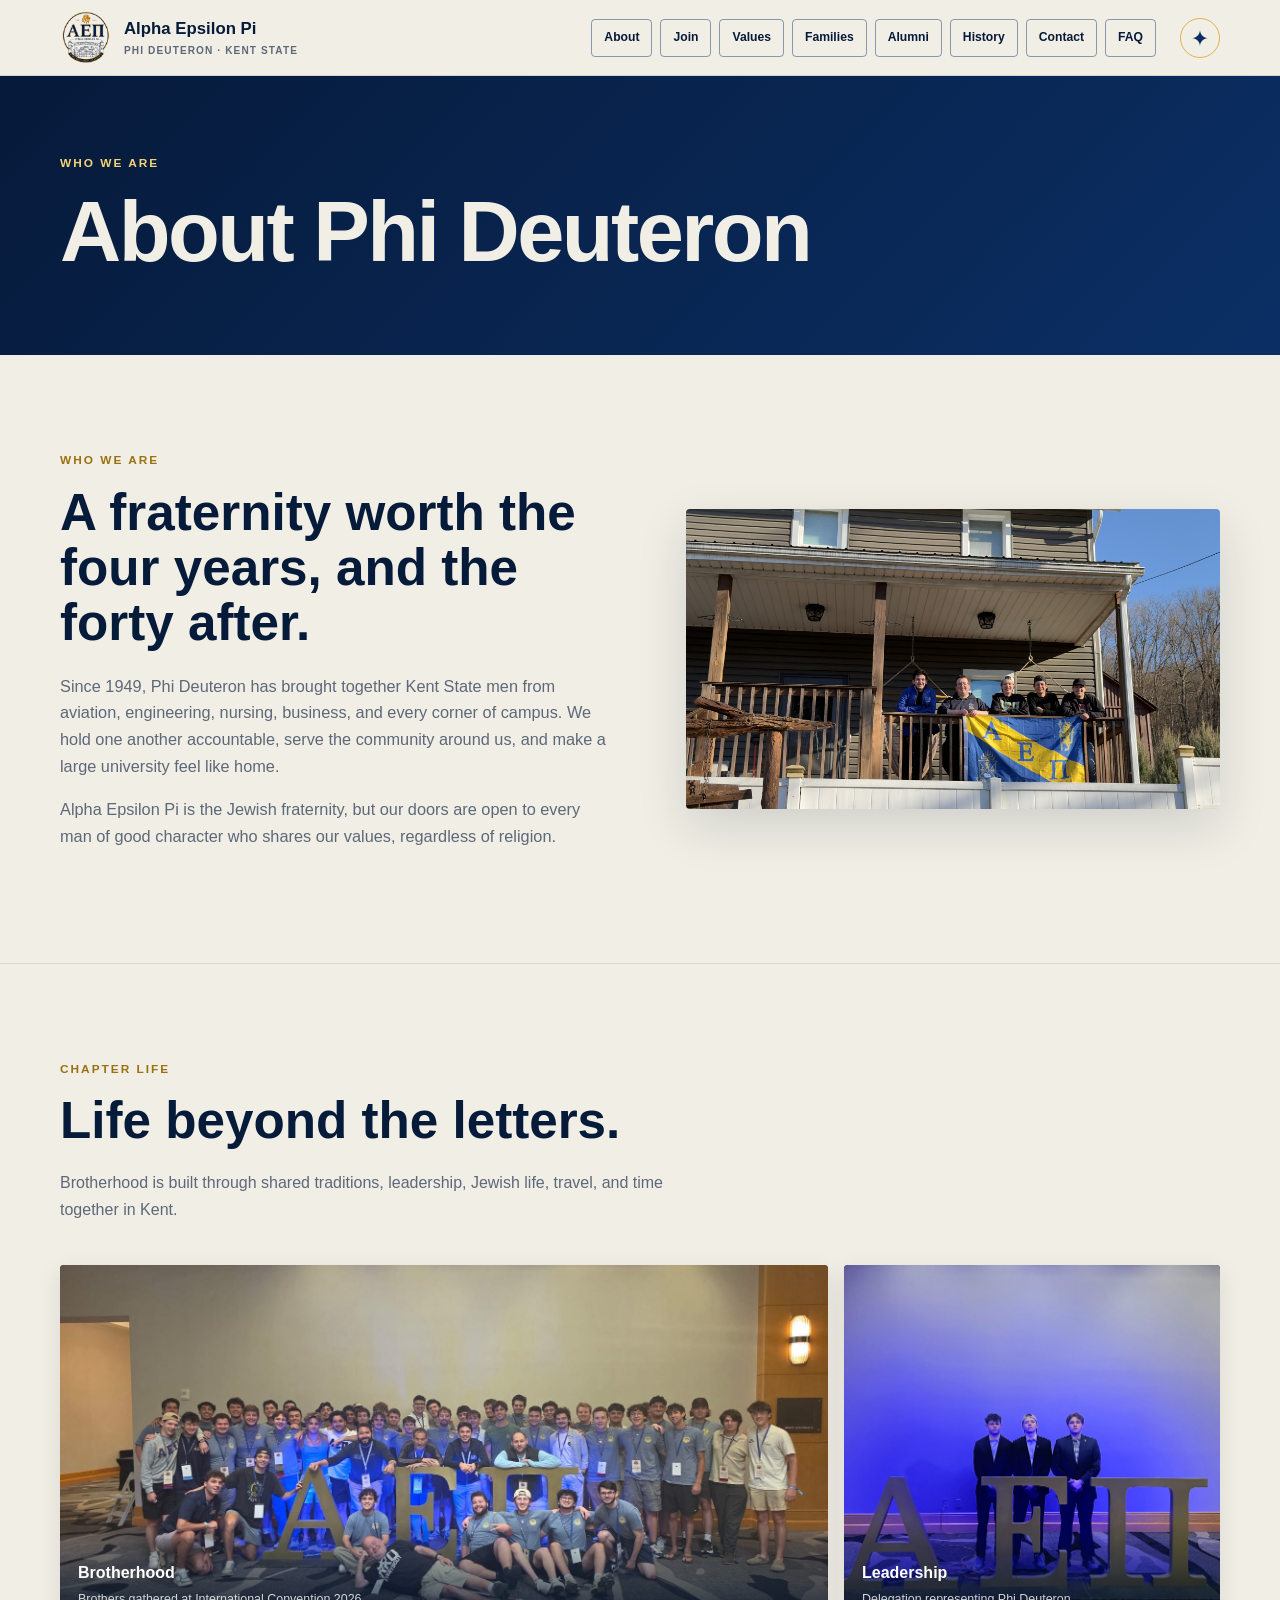
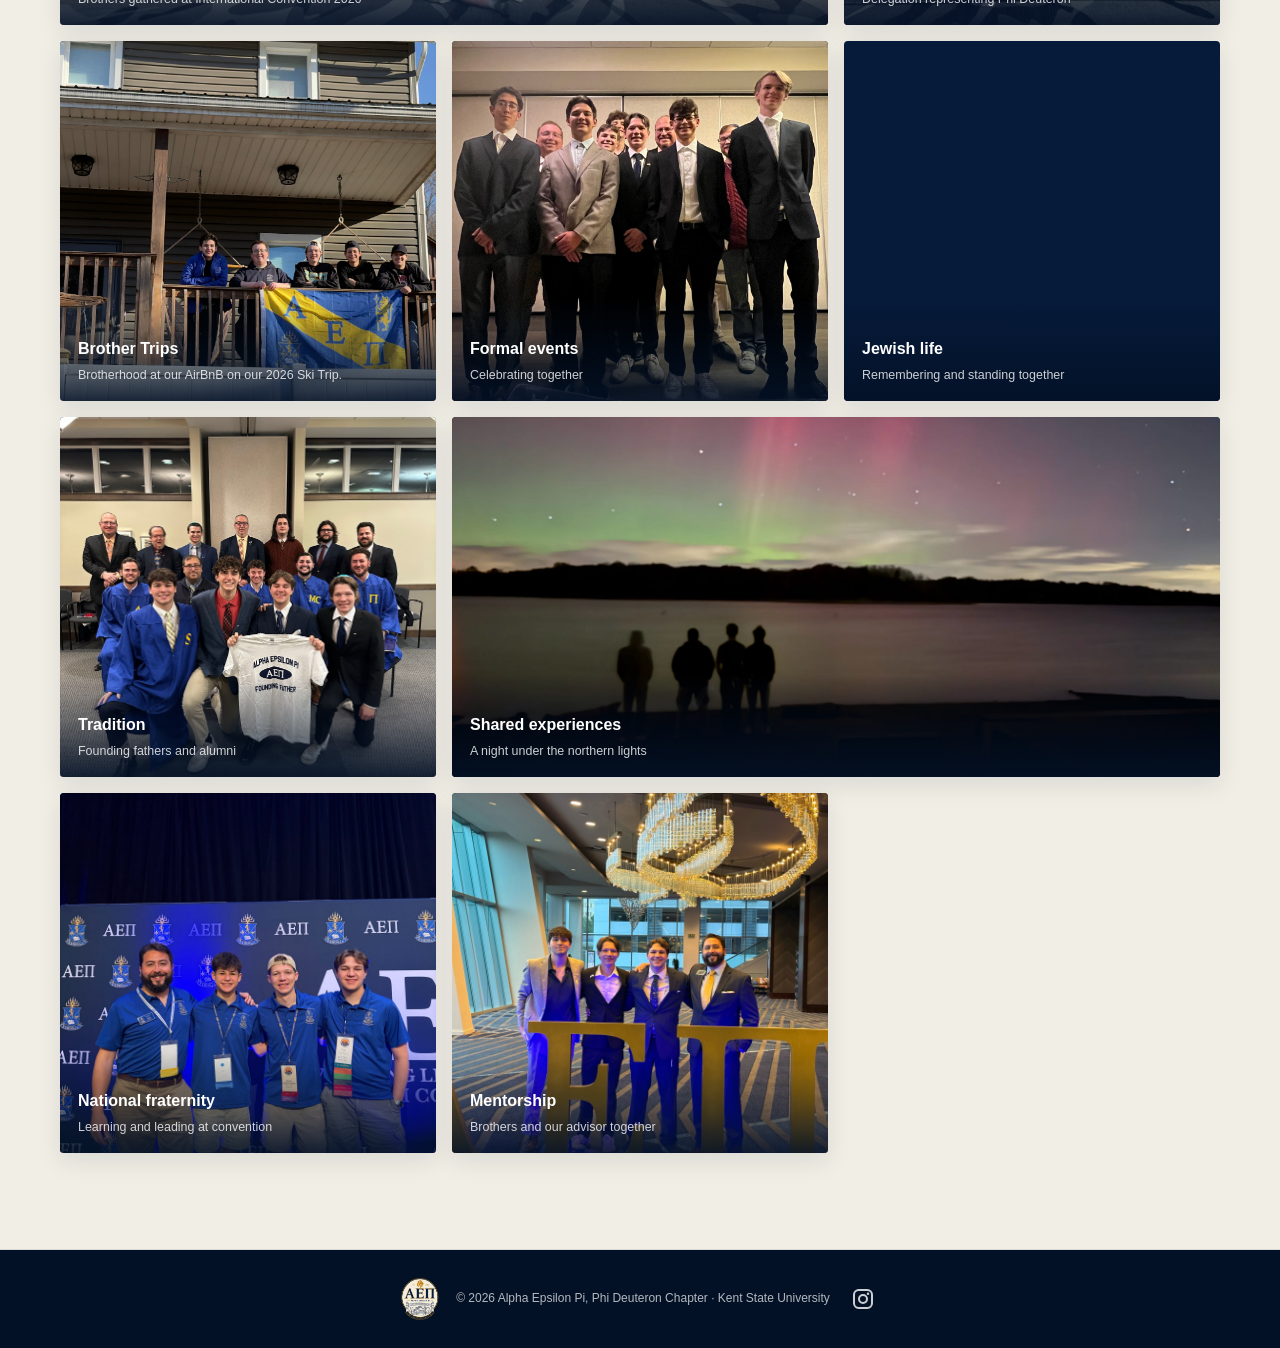
==== commit 8f45244b: "Remove duplicate footer image in about.html" ====
--- a/about.html
+++ b/about.html
@@ -79,7 +79,7 @@
       </section>
 
     </main>
-    <footer><img src="assets/logo-solid.png" width="600" height="600" alt="" /><p>© <span id="year"></span> Alpha Epsilon Pi, Phi Deuteron Chapter · Kent State University</p><img src="assets/logo-solid.png" width="600" height="600" alt="" /><a class="instagram-link" href="https://www.instagram.com/YOUR_USERNAME/" target="_blank" rel="noopener noreferrer" aria-label="Follow AEPi Kent on Instagram"><svg viewBox="0 0 24 24" width="24" height="24" aria-hidden="true"><path fill="currentColor" d="M7.75 2h8.5A5.76 5.76 0 0 1 22 7.75v8.5A5.76 5.76 0 0 1 16.25 22h-8.5A5.76 5.76 0 0 1 2 16.25v-8.5A5.76 5.76 0 0 1 7.75 2Zm0 2A3.75 3.75 0 0 0 4 7.75v8.5A3.75 3.75 0 0 0 7.75 20h8.5A3.75 3.75 0 0 0 20 16.25v-8.5A3.75 3.75 0 0 0 16.25 4h-8.5ZM17 5.5A1.25 1.25 0 1 1 17 8a1.25 1.25 0 0 1 0-2.5ZM12 7a5 5 0 1 1 0 10 5 5 0 0 1 0-10Zm0 2a3 3 0 1 0 0 6 3 3 0 0 0 0-6Z"/></svg></a></footer>
+    <footer><img src="assets/logo-solid.png" width="600" height="600" alt="" /><p>© <span id="year"></span> Alpha Epsilon Pi, Phi Deuteron Chapter · Kent State University</p><a class="instagram-link" href="https://www.instagram.com/YOUR_USERNAME/" target="_blank" rel="noopener noreferrer" aria-label="Follow AEPi Kent on Instagram"><svg viewBox="0 0 24 24" width="24" height="24" aria-hidden="true"><path fill="currentColor" d="M7.75 2h8.5A5.76 5.76 0 0 1 22 7.75v8.5A5.76 5.76 0 0 1 16.25 22h-8.5A5.76 5.76 0 0 1 2 16.25v-8.5A5.76 5.76 0 0 1 7.75 2Zm0 2A3.75 3.75 0 0 0 4 7.75v8.5A3.75 3.75 0 0 0 7.75 20h8.5A3.75 3.75 0 0 0 20 16.25v-8.5A3.75 3.75 0 0 0 16.25 4h-8.5ZM17 5.5A1.25 1.25 0 1 1 17 8a1.25 1.25 0 0 1 0-2.5ZM12 7a5 5 0 1 1 0 10 5 5 0 0 1 0-10Zm0 2a3 3 0 1 0 0 6 3 3 0 0 0 0-6Z"/></svg></a></footer>
     <!-- Cloudflare Web Analytics --><script type='module' src='https://static.cloudflareinsights.com/beacon.min.js' data-cf-beacon='{"token": "705a6dcdab874d5dbcde9c05819da363"}'></script><!-- End Cloudflare Web Analytics -->
     <script>
       const menuButton = document.querySelector("#menu-button");
--- a/styles.css
+++ b/styles.css
@@ -296,6 +296,27 @@
 footer { display: flex; align-items: center; justify-content: center; gap: 15px; padding: 28px 20px; color: rgba(255,255,255,.7); background: #031126; font-size: .75rem; text-align: center; }
 footer img { width: 42px; }
 footer p { margin: 0; }
+.instagram-link {
+  display: inline-flex;
+  align-items: center;
+  justify-content: center;
+  padding: 6px;
+  color: rgba(255, 255, 255, 0.8);
+  border-radius: 6px;
+  transition:
+    color 0.2s ease,
+    transform 0.2s ease;
+}
+
+.instagram-link:hover {
+  color: #ffffff;
+  transform: translateY(-2px);
+}
+
+.instagram-link:focus-visible {
+  outline: 2px solid #ffffff;
+  outline-offset: 3px;
+}
 
 dialog { width: min(440px, calc(100% - 30px)); padding: 38px; border: 0; border-radius: 6px; box-shadow: 0 30px 100px rgba(0,0,0,.35); }
 dialog::backdrop { background: rgba(2,12,30,.76); backdrop-filter: blur(4px); }
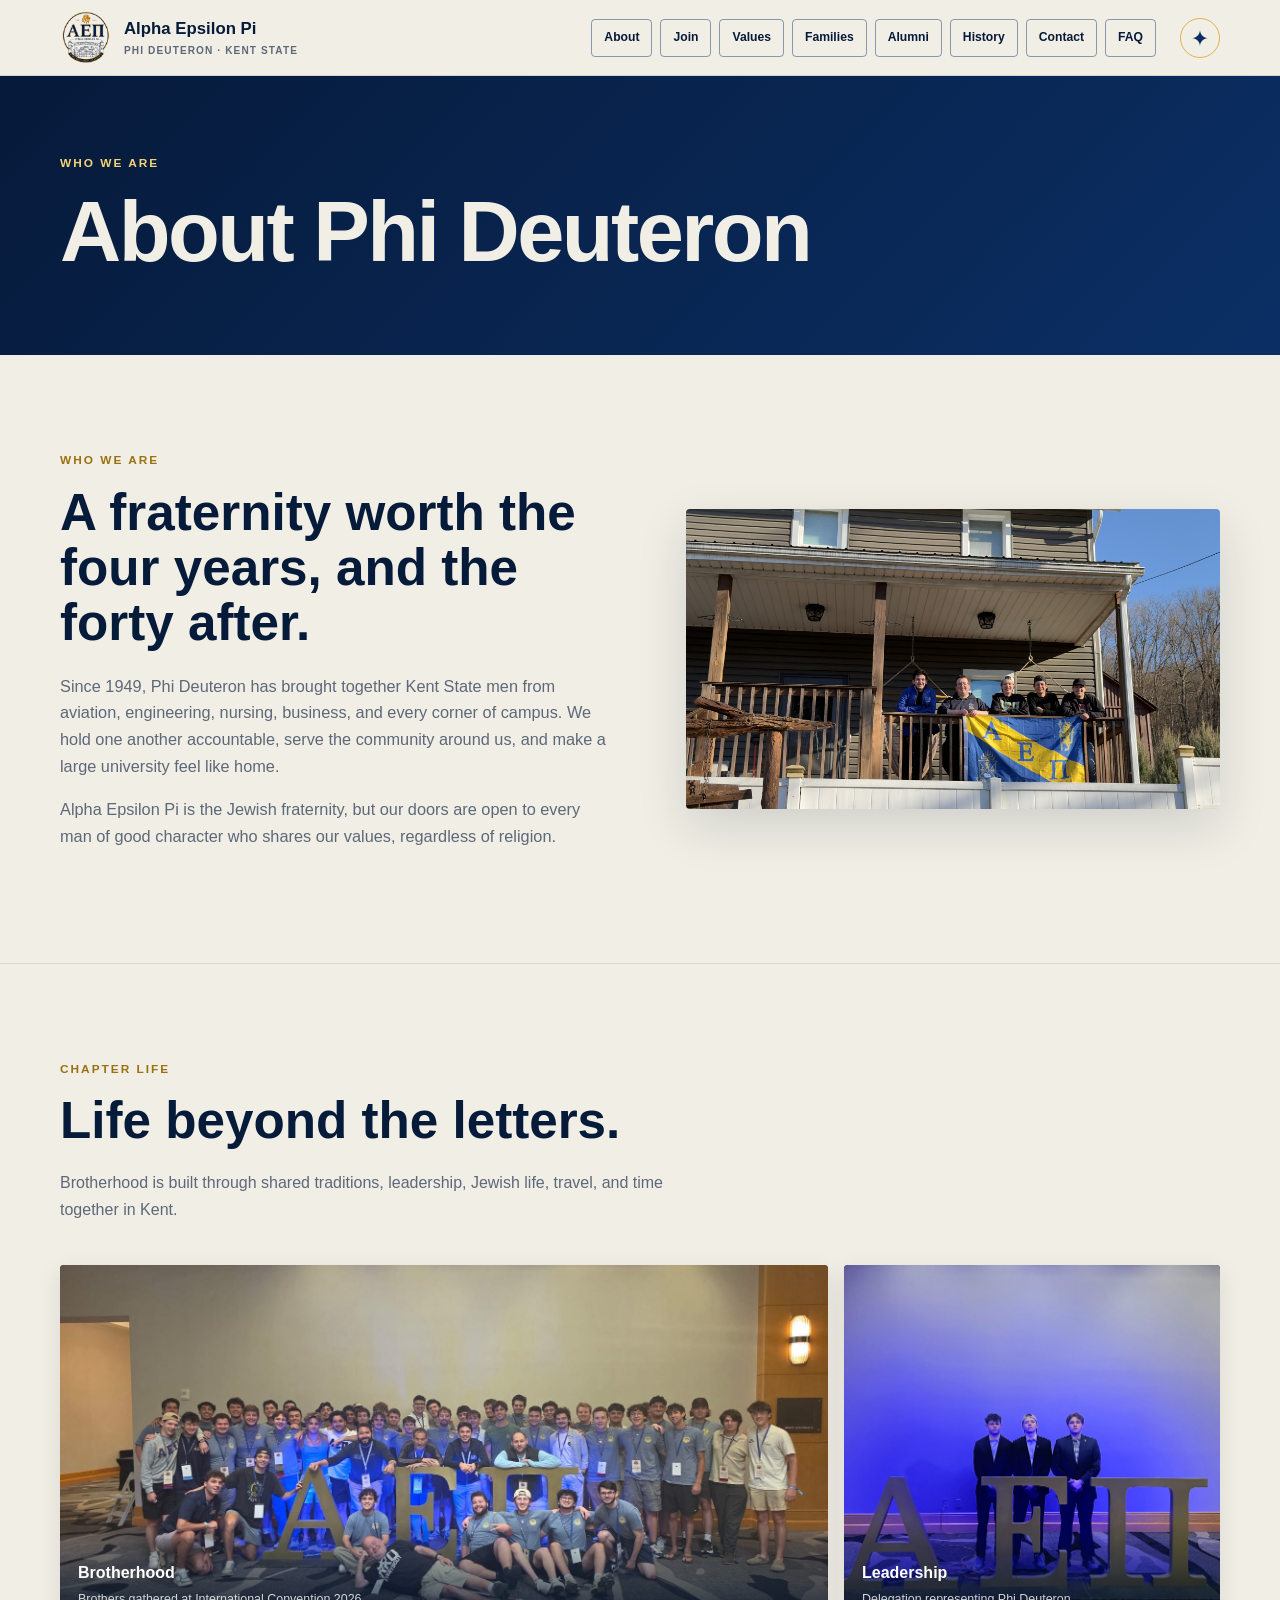
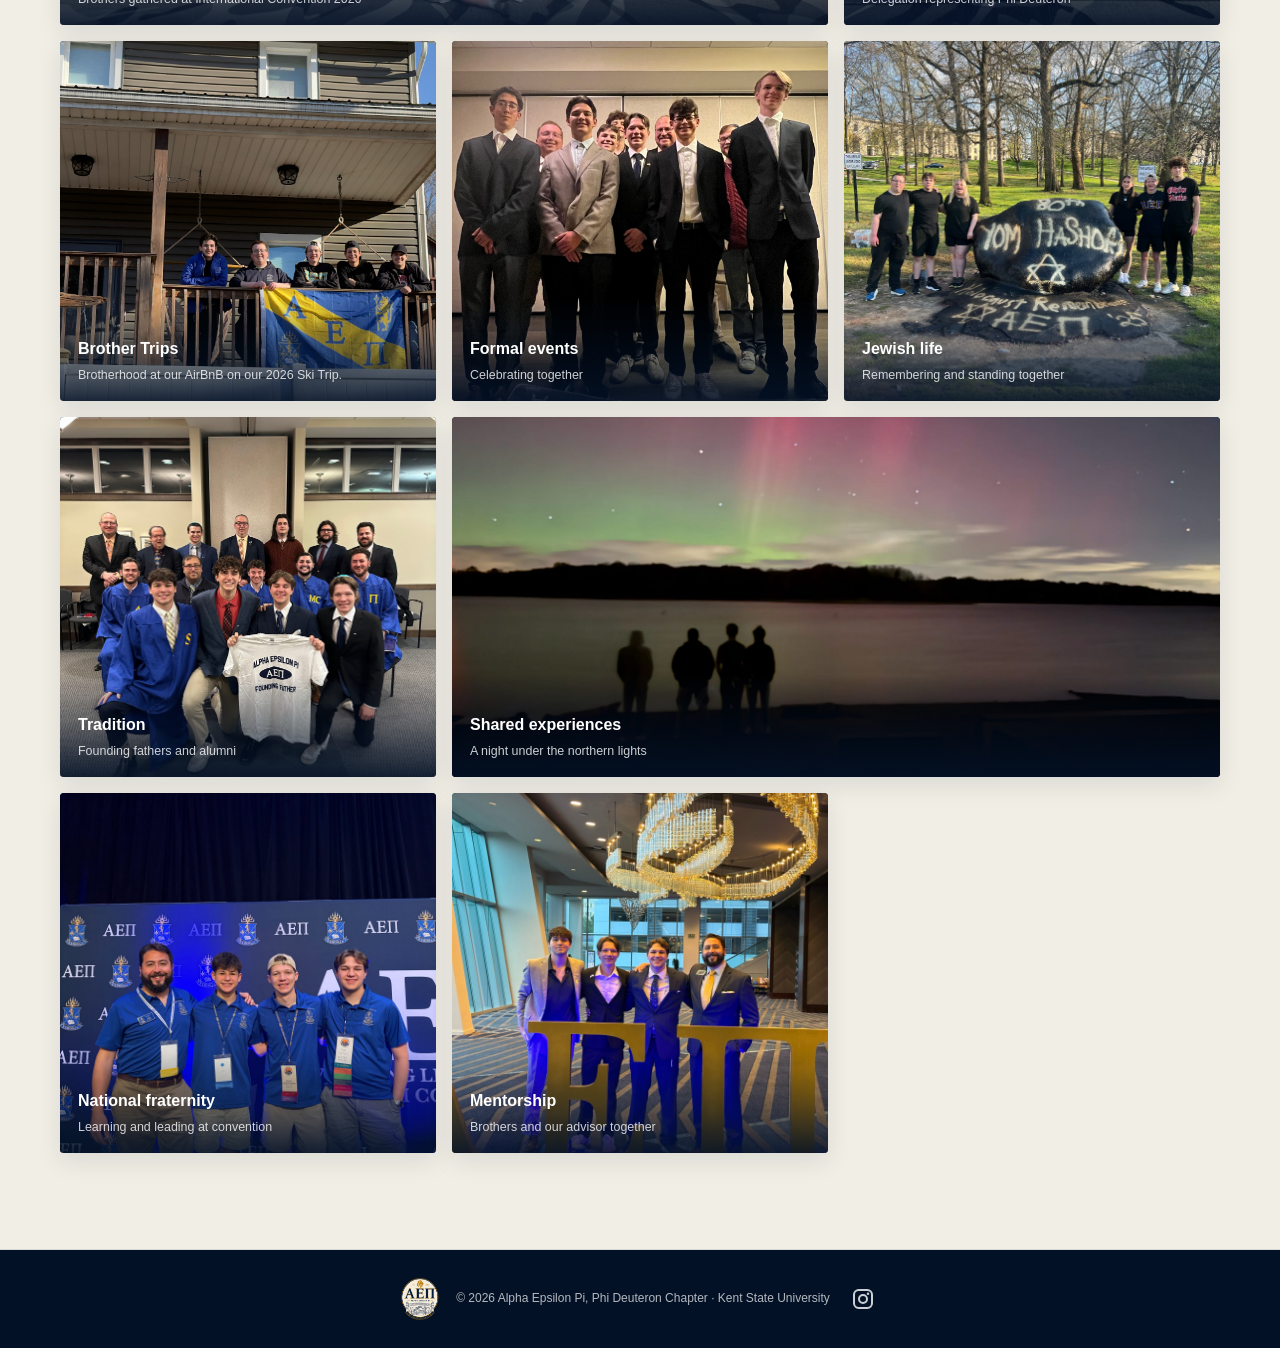
==== commit d834fd42: "Update Instagram link in footer" ====
--- a/about.html
+++ b/about.html
@@ -79,7 +79,7 @@
       </section>
 
     </main>
-    <footer><img src="assets/logo-solid.png" width="600" height="600" alt="" /><p>© <span id="year"></span> Alpha Epsilon Pi, Phi Deuteron Chapter · Kent State University</p><a class="instagram-link" href="https://www.instagram.com/YOUR_USERNAME/" target="_blank" rel="noopener noreferrer" aria-label="Follow AEPi Kent on Instagram"><svg viewBox="0 0 24 24" width="24" height="24" aria-hidden="true"><path fill="currentColor" d="M7.75 2h8.5A5.76 5.76 0 0 1 22 7.75v8.5A5.76 5.76 0 0 1 16.25 22h-8.5A5.76 5.76 0 0 1 2 16.25v-8.5A5.76 5.76 0 0 1 7.75 2Zm0 2A3.75 3.75 0 0 0 4 7.75v8.5A3.75 3.75 0 0 0 7.75 20h8.5A3.75 3.75 0 0 0 20 16.25v-8.5A3.75 3.75 0 0 0 16.25 4h-8.5ZM17 5.5A1.25 1.25 0 1 1 17 8a1.25 1.25 0 0 1 0-2.5ZM12 7a5 5 0 1 1 0 10 5 5 0 0 1 0-10Zm0 2a3 3 0 1 0 0 6 3 3 0 0 0 0-6Z"/></svg></a></footer>
+    <footer><img src="assets/logo-solid.png" width="600" height="600" alt="" /><p>© <span id="year"></span> Alpha Epsilon Pi, Phi Deuteron Chapter · Kent State University</p><a class="instagram-link" href="https://www.instagram.com/aepikent/" target="_blank" rel="noopener noreferrer" aria-label="Follow AEPi Kent on Instagram"><svg viewBox="0 0 24 24" width="24" height="24" aria-hidden="true"><path fill="currentColor" d="M7.75 2h8.5A5.76 5.76 0 0 1 22 7.75v8.5A5.76 5.76 0 0 1 16.25 22h-8.5A5.76 5.76 0 0 1 2 16.25v-8.5A5.76 5.76 0 0 1 7.75 2Zm0 2A3.75 3.75 0 0 0 4 7.75v8.5A3.75 3.75 0 0 0 7.75 20h8.5A3.75 3.75 0 0 0 20 16.25v-8.5A3.75 3.75 0 0 0 16.25 4h-8.5ZM17 5.5A1.25 1.25 0 1 1 17 8a1.25 1.25 0 0 1 0-2.5ZM12 7a5 5 0 1 1 0 10 5 5 0 0 1 0-10Zm0 2a3 3 0 1 0 0 6 3 3 0 0 0 0-6Z"/></svg></a></footer>
     <!-- Cloudflare Web Analytics --><script type='module' src='https://static.cloudflareinsights.com/beacon.min.js' data-cf-beacon='{"token": "705a6dcdab874d5dbcde9c05819da363"}'></script><!-- End Cloudflare Web Analytics -->
     <script>
       const menuButton = document.querySelector("#menu-button");
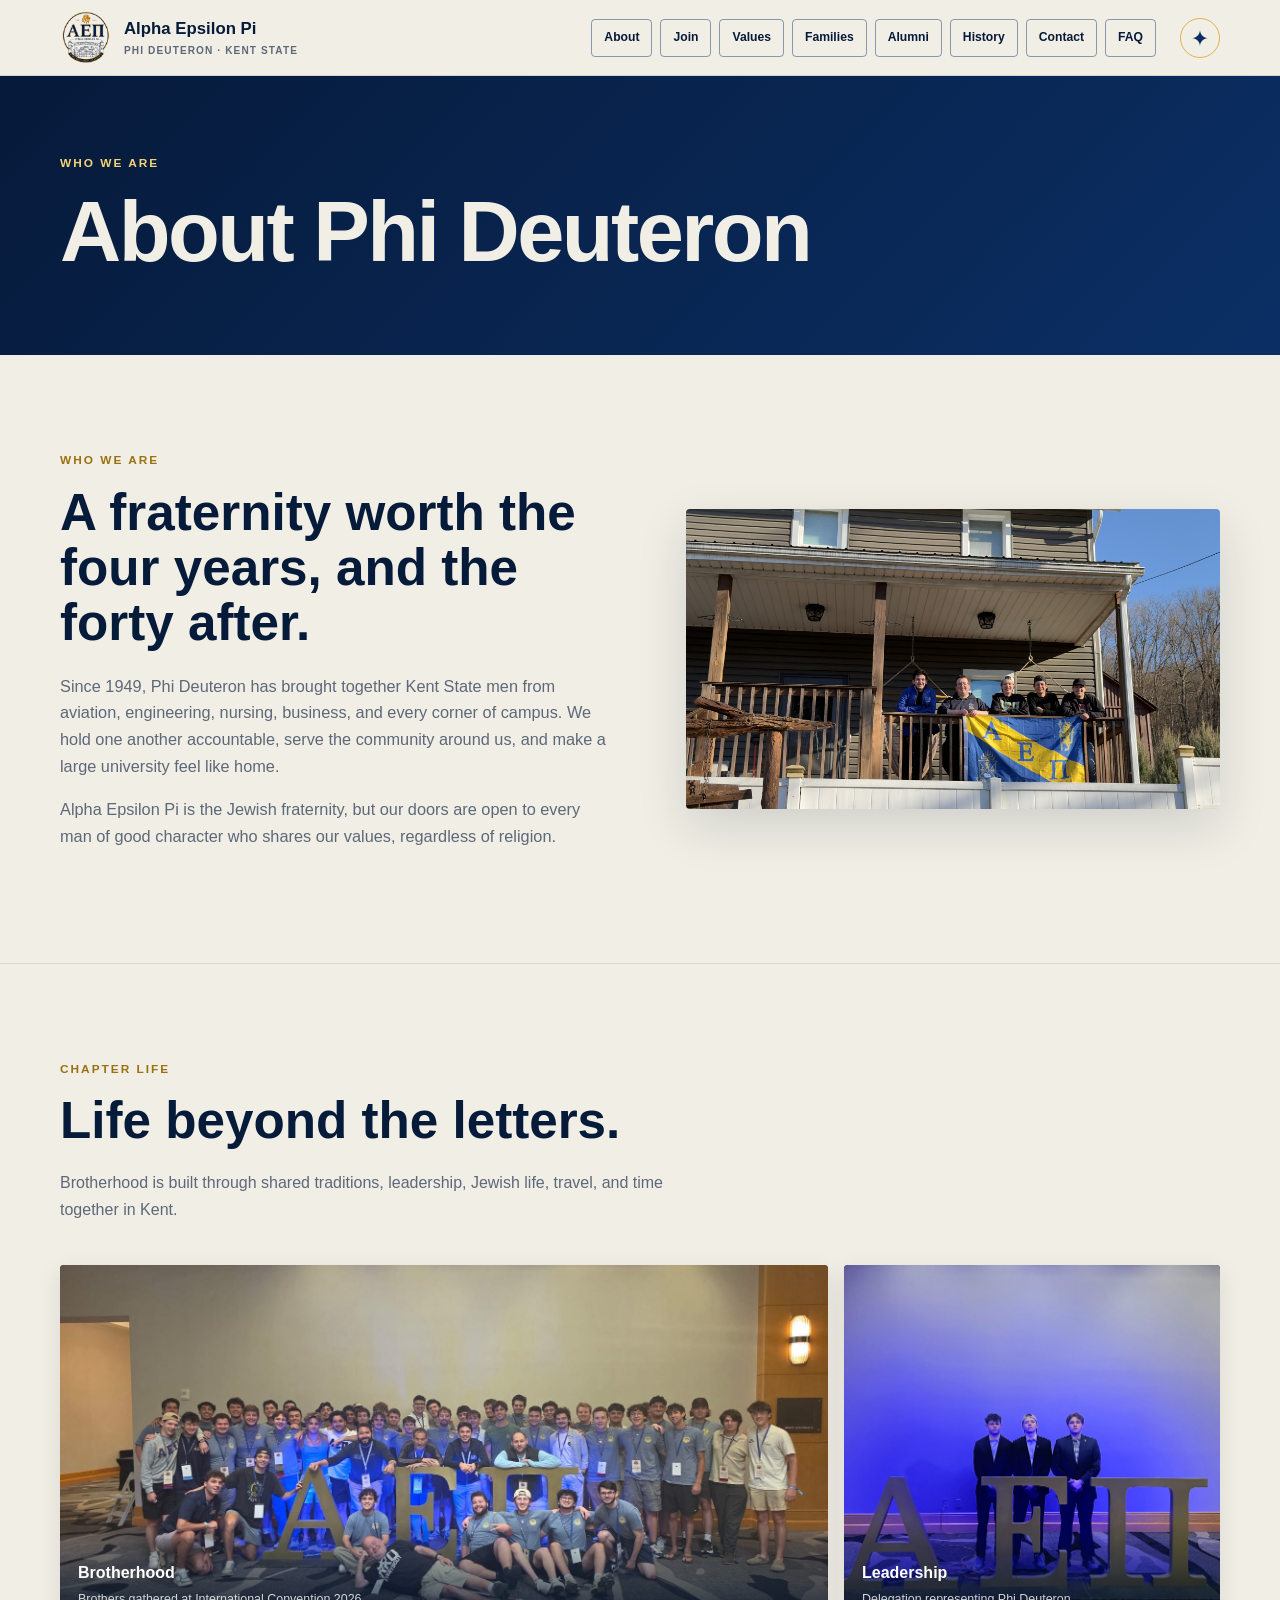
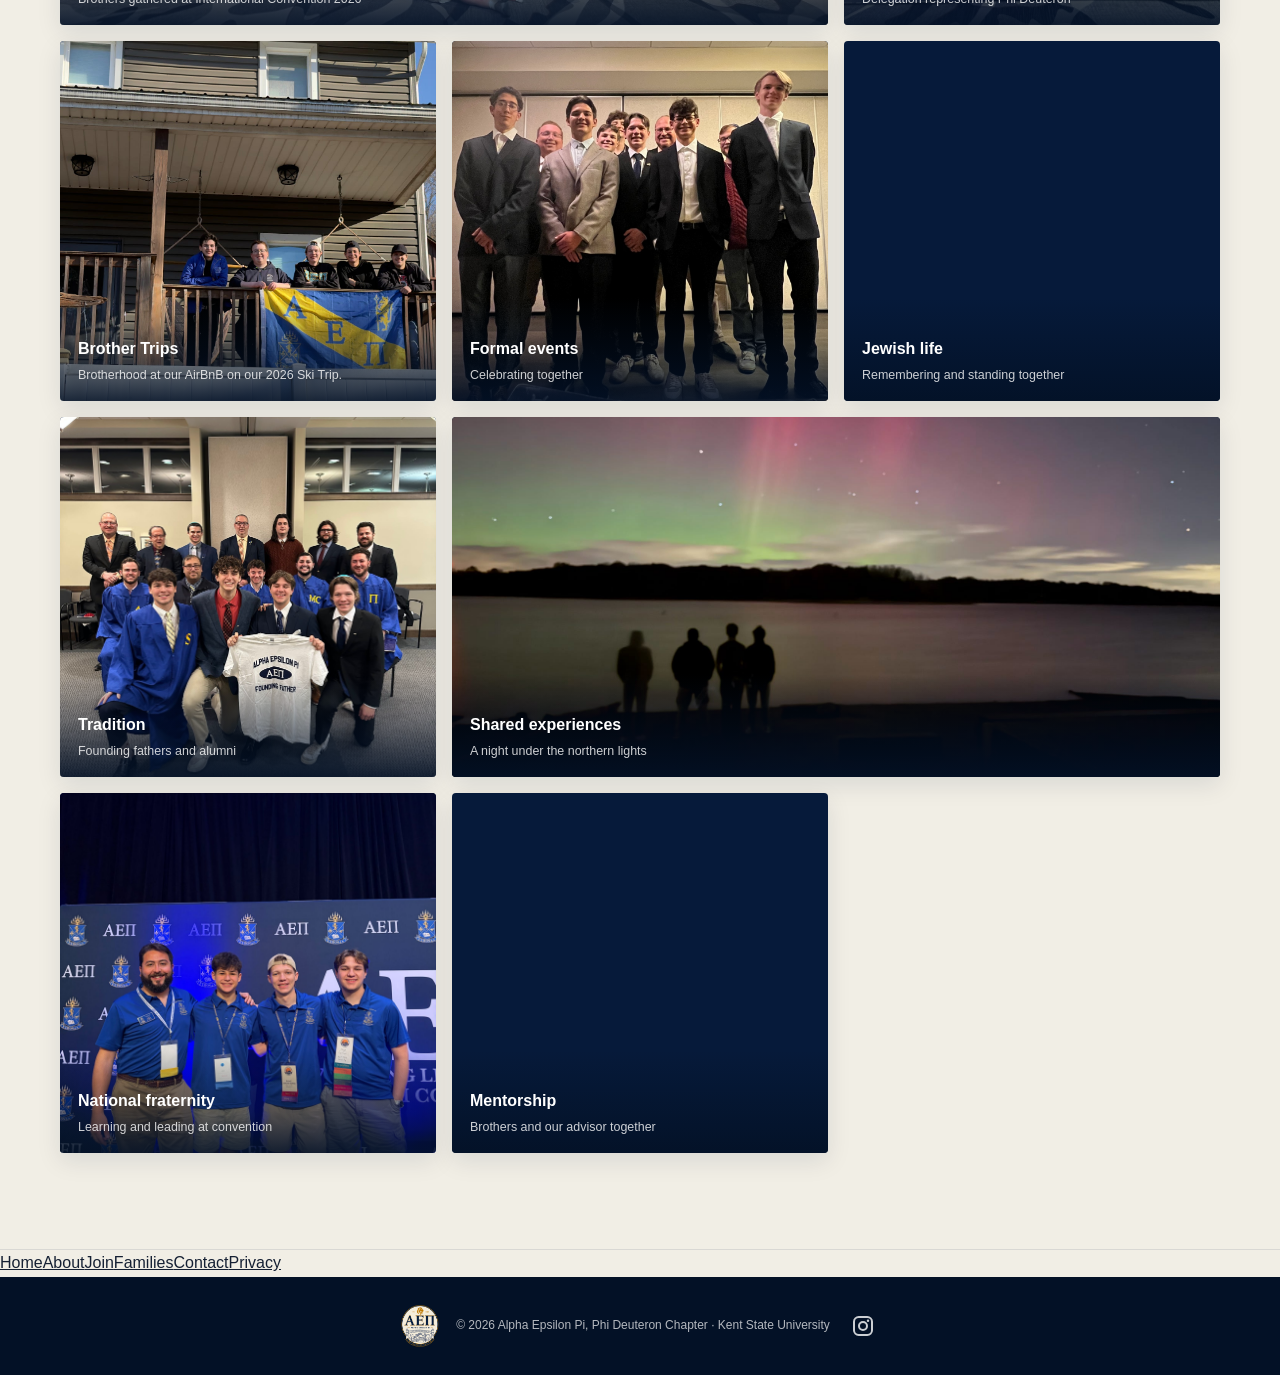
==== commit a2949219: "Add footer navigation links to about.html" ====
--- a/about.html
+++ b/about.html
@@ -79,6 +79,7 @@
       </section>
 
     </main>
+    <nav class="footer-nav" aria-label="Footer navigation"><a href="index.html">Home</a><a href="about.html">About</a><a href="join.html">Join</a><a href="families.html">Families</a><a href="contact.html">Contact</a><a href="privacy.html">Privacy</a></nav>
     <footer><img src="assets/logo-solid.png" width="600" height="600" alt="" /><p>© <span id="year"></span> Alpha Epsilon Pi, Phi Deuteron Chapter · Kent State University</p><a class="instagram-link" href="https://www.instagram.com/aepikent/" target="_blank" rel="noopener noreferrer" aria-label="Follow AEPi Kent on Instagram"><svg viewBox="0 0 24 24" width="24" height="24" aria-hidden="true"><path fill="currentColor" d="M7.75 2h8.5A5.76 5.76 0 0 1 22 7.75v8.5A5.76 5.76 0 0 1 16.25 22h-8.5A5.76 5.76 0 0 1 2 16.25v-8.5A5.76 5.76 0 0 1 7.75 2Zm0 2A3.75 3.75 0 0 0 4 7.75v8.5A3.75 3.75 0 0 0 7.75 20h8.5A3.75 3.75 0 0 0 20 16.25v-8.5A3.75 3.75 0 0 0 16.25 4h-8.5ZM17 5.5A1.25 1.25 0 1 1 17 8a1.25 1.25 0 0 1 0-2.5ZM12 7a5 5 0 1 1 0 10 5 5 0 0 1 0-10Zm0 2a3 3 0 1 0 0 6 3 3 0 0 0 0-6Z"/></svg></a></footer>
     <!-- Cloudflare Web Analytics --><script type='module' src='https://static.cloudflareinsights.com/beacon.min.js' data-cf-beacon='{"token": "705a6dcdab874d5dbcde9c05819da363"}'></script><!-- End Cloudflare Web Analytics -->
     <script>
--- a/styles.css
+++ b/styles.css
@@ -101,6 +101,26 @@
 .stats strong { color: var(--blue); font-family:'Montserrat', sans-serif; font-size: 1.55rem; }
 .stats span { color: var(--muted); font-size: .78rem; }
 
+.home-story { margin-top: 54px; overflow: hidden; border-block: 1px solid rgba(6,26,58,.1); background: var(--paper); }
+.home-story-inner { display: grid; grid-template-columns: .92fr 1.08fr; align-items: center; gap: 72px; }
+.home-story-copy h2 { max-width: 620px; }
+.home-story-lede { max-width: 600px; margin-bottom: 38px; color: var(--muted); font-size: 1.05rem; }
+.home-story-principles { display: grid; gap: 0; border-top: 1px solid var(--line); }
+.home-story-principles article { display: grid; grid-template-columns: 42px 1fr; gap: 18px; padding: 22px 0; border-bottom: 1px solid var(--line); }
+.home-story-principles article > span { padding-top: 3px; color: #9a7110; font-size: .72rem; font-weight: 800; letter-spacing: .12em; }
+.home-story-principles h3 { margin-bottom: 6px; color: var(--navy); font-size: 1.12rem; }
+.home-story-principles p { margin-bottom: 0; color: var(--muted); font-size: .9rem; }
+.home-story-actions { display: flex; flex-wrap: wrap; align-items: center; gap: 24px; margin-top: 32px; }
+.home-story-actions .button.navy { width: auto; }
+.home-text-link { color: var(--blue); font-size: .8rem; font-weight: 800; text-decoration: none; }
+.home-text-link:hover { color: #9a7110; }
+.home-story-gallery { display: grid; grid-template-columns: repeat(2, 1fr); grid-template-rows: 250px 250px; gap: 14px; }
+.home-story-gallery figure { position: relative; min-width: 0; margin: 0; overflow: hidden; border-radius: 4px; background: var(--navy); box-shadow: 0 12px 32px rgba(6,26,58,.12); }
+.home-story-gallery .home-story-main { grid-row: 1 / 3; }
+.home-story-gallery img { width: 100%; height: 100%; object-fit: cover; transition: transform .35s ease; }
+.home-story-gallery figure:hover img { transform: scale(1.025); }
+.home-story-gallery figcaption { position: absolute; right: 0; bottom: 0; left: 0; padding: 42px 16px 14px; color: #fff; background: linear-gradient(transparent, rgba(3,17,38,.92)); font-size: .76rem; font-weight: 800; }
+
 .split { display: grid; grid-template-columns: 1.02fr .98fr; align-items: center; gap: 70px; }
 .split.reverse { grid-template-columns: .95fr 1.05fr; }
 .section-copy p:not(.eyebrow) { color: var(--muted); font-size: 1.02rem; }
@@ -116,12 +136,53 @@
 .history-entry time { color: #8a6611; font-family: 'Montserrat', sans-serif; font-size: .78rem; font-weight: 800; letter-spacing: .06em; text-align: right; text-transform: uppercase; }
 .history-entry h3 { margin-bottom: 9px; color: var(--navy); }
 .history-entry p { max-width: 830px; margin-bottom: 0; color: var(--muted); }
+.history-jump-nav { border-bottom: 1px solid rgba(6,26,58,.12); background: var(--surface); }
+.history-jump-nav .page-width { display: flex; flex-wrap: wrap; gap: 8px 30px; padding-block: 16px; }
+.history-jump-nav a { color: var(--blue); font-size: .74rem; font-weight: 800; letter-spacing: .05em; text-decoration: none; text-transform: uppercase; }
+.history-jump-nav a:hover { color: #9a7110; }
 .fleischer-memorial { display: grid; grid-template-columns: 150px 1fr; gap: 38px; align-items: start; margin-top: 66px; padding: 44px; color: var(--white); border-top: 5px solid var(--gold); border-radius: 4px; background: var(--navy); box-shadow: var(--shadow); }
 .memorial-mark { display: grid; width: 130px; height: 130px; place-items: center; color: var(--gold-light); border: 1px solid rgba(242,212,118,.48); border-radius: 50%; font-family: Georgia, serif; font-size: 2.1rem; letter-spacing: .04em; }
 .fleischer-memorial h3 { margin-bottom: 18px; color: var(--white); font-size: clamp(1.8rem, 3vw, 2.5rem); }
 .fleischer-memorial p:not(.eyebrow) { color: rgba(255,255,255,.82); }
 .fleischer-memorial p:last-child { margin-bottom: 0; color: var(--white); font-weight: 700; }
 .values { background: transparent; }
+.values-banner p:last-child { max-width: 720px; margin: 20px 0 0; color: rgba(255,255,255,.78); font-size: 1.08rem; }
+.values-intro { background: var(--page-background); }
+.values-intro-photo { position: relative; margin: 0; overflow: hidden; border-radius: 4px; box-shadow: var(--shadow); }
+.values-intro-photo img { width: 100%; min-height: 470px; object-fit: cover; }
+.values-intro-photo figcaption { position: absolute; right: 0; bottom: 0; left: 0; padding: 42px 20px 16px; color: rgba(255,255,255,.84); background: linear-gradient(transparent, rgba(3,17,38,.9)); font-size: .75rem; font-weight: 700; }
+.values-core { border-block: 1px solid rgba(6,26,58,.1); background: var(--paper); }
+.values-heading { display: block; }
+.values-heading h2 { margin-bottom: 18px; white-space: nowrap; }
+.values-heading p { max-width: 760px; margin-bottom: 0; color: var(--muted); font-size: 1.02rem; }
+.values-grid { display: grid; grid-template-columns: repeat(2, minmax(0, 1fr)); gap: 20px; margin-top: 42px; }
+.value-card { position: relative; padding: 34px; overflow: hidden; border: 1px solid var(--line); border-top: 5px solid var(--gold); border-radius: 4px; background: var(--surface); box-shadow: 0 8px 24px rgba(6,26,58,.06); }
+.value-card::after { content: ""; position: absolute; right: -42px; bottom: -62px; width: 150px; height: 150px; border: 1px solid rgba(214,167,44,.22); border-radius: 50%; }
+.value-card-top { display: flex; align-items: center; justify-content: space-between; gap: 20px; margin-bottom: 32px; }
+.value-number, .value-prompt { font-size: .72rem; font-weight: 800; letter-spacing: .12em; text-transform: uppercase; }
+.value-number { color: #9a7110; }
+.value-prompt { color: var(--muted); }
+.value-card h3 { margin-bottom: 14px; color: var(--navy); font-size: 1.7rem; }
+.value-card p { max-width: 500px; margin-bottom: 24px; color: var(--muted); }
+.value-card strong { position: relative; z-index: 1; color: var(--blue); font-size: .72rem; letter-spacing: .06em; text-transform: uppercase; }
+.values-mission { padding-block: 82px; color: var(--white); background: linear-gradient(135deg, var(--navy), var(--blue)); }
+.values-mission-inner { display: grid; grid-template-columns: 160px 1fr; gap: 52px; align-items: center; }
+.values-mission img { width: 150px; filter: drop-shadow(0 12px 28px rgba(0,0,0,.24)); }
+.values-mission h2 { max-width: 820px; margin-bottom: 18px; color: var(--white); }
+.values-mission p:not(.eyebrow) { max-width: 780px; margin-bottom: 28px; color: rgba(255,255,255,.8); }
+.values-practice-layout { display: grid; grid-template-columns: .82fr 1.18fr; gap: 76px; align-items: center; }
+.values-practice-photo { overflow: hidden; border-radius: 4px; box-shadow: var(--shadow); }
+.values-practice-photo img { width: 100%; height: 600px; object-fit: cover; object-position: center 42%; }
+.values-list { margin: 36px 0 0; padding: 0; list-style: none; }
+.values-list li { display: grid; grid-template-columns: 46px 1fr; gap: 20px; padding: 0 0 24px; margin-bottom: 24px; border-bottom: 1px solid var(--line); }
+.values-list li:last-child { padding-bottom: 0; margin-bottom: 0; border-bottom: 0; }
+.values-list li > span { color: #9a7110; font-family: 'Montserrat', sans-serif; font-weight: 800; }
+.values-list h3 { margin-bottom: 7px; color: var(--navy); }
+.values-list p { margin-bottom: 0; color: var(--muted); }
+.values-jump-nav { border-bottom: 1px solid rgba(6,26,58,.12); background: var(--surface); }
+.values-jump-nav .page-width { display: flex; flex-wrap: wrap; gap: 8px 30px; padding-block: 16px; }
+.values-jump-nav a { color: var(--blue); font-size: .74rem; font-weight: 800; letter-spacing: .05em; text-decoration: none; text-transform: uppercase; }
+.values-jump-nav a:hover { color: #9a7110; }
 .card-grid { display: grid; gap: 20px; margin-top: 36px; }
 .card-grid.four { grid-template-columns: repeat(4, 1fr); }
 .card-grid.three { grid-template-columns: repeat(3, 1fr); }
@@ -130,6 +191,7 @@
 .card-number { display: block; margin-bottom: 24px; color: #a97c15; font-size: .75rem; font-weight: 800; letter-spacing: .12em; }
 .section-heading { display: grid; grid-template-columns: 1.2fr .8fr; align-items: end; gap: 50px; }
 .section-heading > p { color: var(--muted); }
+
 
 @media (min-width: 921px) {
   #join .section-heading,
@@ -166,7 +228,7 @@
 .calendar-button:hover { background: var(--navy); }
 .calendar-button.disabled { color: var(--muted); background: #eef2f6; cursor: not-allowed; }
 .portrait-image { width: 100%; max-height: 700px; border-radius: 4px; box-shadow: var(--shadow); object-fit: cover; object-position: center 45%; }
-.steps { margin: 0; padding: 0; list-style: none; }
+.steps { margin: 0; padding: 24px; list-style: none; }
 .steps li { display: grid; grid-template-columns: 52px 1fr; gap: 20px; padding: 0 0 25px; margin-bottom: 25px; border-bottom: 1px solid var(--line); }
 .steps li > span { color: #a97c15; font-family:'Montserrat', sans-serif; font-size: 1.35rem; }
 .steps p { margin: 0; color: var(--muted); }
@@ -179,6 +241,10 @@
 .interest-layout { display: grid; grid-template-columns: .8fr 1.2fr; gap: 70px; align-items: start; }
 .interest-copy > p:not(.eyebrow) { color: var(--muted); }
 .interest-form { display: grid; gap: 18px; padding: 32px; border: 1px solid var(--line); border-radius: 4px; background: var(--surface); box-shadow: var(--shadow); }
+.join-jump-nav { border-bottom: 1px solid rgba(6,26,58,.12); background: var(--surface); }
+.join-jump-nav .page-width { display: flex; flex-wrap: wrap; gap: 8px 30px; padding-block: 16px; }
+.join-jump-nav a { color: var(--blue); font-size: .74rem; font-weight: 800; letter-spacing: .05em; text-decoration: none; text-transform: uppercase; }
+.join-jump-nav a:hover { color: #9a7110; }
 .form-row { display: grid; grid-template-columns: 1fr 1fr; gap: 16px; }
 .form-field { display: grid; gap: 7px; }
 .form-field label { color: var(--navy); font-size: .82rem; font-weight: 800; }
@@ -206,6 +272,31 @@
 .photo-gallery figcaption strong { font-family: 'Montserrat', sans-serif; font-size: 1rem; }
 .photo-gallery figcaption span { color: rgba(255,255,255,.8); font-size: .78rem; }
 .alumni { background: transparent; border-block: 1px solid rgba(6, 26, 58, 0.1); }
+.alumni-banner p:last-child { max-width: 720px; margin: 20px 0 0; color: rgba(255,255,255,.78); font-size: 1.08rem; }
+.alumni-jump-nav { border-bottom: 1px solid rgba(6,26,58,.12); background: var(--surface); }
+.alumni-jump-nav .page-width { display: flex; flex-wrap: wrap; gap: 8px 30px; padding-block: 16px; }
+.alumni-jump-nav a { color: var(--blue); font-size: .74rem; font-weight: 800; letter-spacing: .05em; text-decoration: none; text-transform: uppercase; }
+.alumni-jump-nav a:hover { color: #9a7110; }
+.alumni-intro { border-top: 0; }
+.alumni-intro-photo { position: relative; margin: 0; overflow: hidden; border-radius: 4px; box-shadow: var(--shadow); }
+.alumni-intro-photo img { width: 100%; height: 560px; object-fit: cover; }
+.alumni-intro-photo figcaption, .alumni-legacy-photo figcaption { position: absolute; right: 0; bottom: 0; left: 0; padding: 42px 20px 16px; color: rgba(255,255,255,.84); background: linear-gradient(transparent, rgba(3,17,38,.9)); font-size: .75rem; font-weight: 700; }
+.alumni-involvement { background: var(--white); border-bottom: 1px solid rgba(6,26,58,.1); }
+.alumni-section-heading { display: block; }
+.alumni-section-heading h2 { margin-bottom: 18px; white-space: nowrap;}
+.alumni-section-heading > p {max-width: 760px; margin-bottom: 0;}
+.alumni-section-heading > p { color: var(--muted); font-size: 1.02rem; }
+.alumni-action-grid { display: grid; grid-template-columns: repeat(2, minmax(0, 1fr)); gap: 20px; margin-top: 42px; }
+.alumni-action-card { position: relative; padding: 34px; overflow: hidden; border: 1px solid var(--line); border-top: 5px solid var(--gold); border-radius: 4px; background: var(--surface); box-shadow: 0 8px 24px rgba(6,26,58,.06); transition: transform .2s ease, box-shadow .2s ease; }
+.alumni-action-card::after { content: ""; position: absolute; right: -42px; bottom: -62px; width: 150px; height: 150px; border: 1px solid rgba(214,167,44,.22); border-radius: 50%; }
+.alumni-action-card:hover { box-shadow: 0 14px 34px rgba(6,26,58,.11); transform: translateY(-3px); }
+.alumni-action-card > * { position: relative; z-index: 1; }
+.alumni-card-top { display: flex; align-items: center; justify-content: space-between; gap: 20px; margin-bottom: 30px; color: #9a7110; font-size: .72rem; font-weight: 800; letter-spacing: .12em; text-transform: uppercase; }
+.alumni-card-top small { color: var(--muted); font: inherit; }
+.alumni-action-card h3 { margin-bottom: 12px; color: var(--navy); font-size: 1.55rem; }
+.alumni-action-card p { margin-bottom: 24px; color: var(--muted); }
+.alumni-action-card a { color: var(--blue); font-size: .8rem; font-weight: 800; text-decoration: none; }
+.alumni-action-card a:hover { color: #9a7110; }
 .faq-list { display: grid; gap: 14px; margin-top: 42px; }
 .faq-list details { padding: 22px 24px; border: 1px solid var(--line); border-radius: 4px; background: var(--surface); box-shadow: 0 8px 24px rgba(6,26,58,.05); }
 .faq-list summary { color: var(--navy); font-family: 'Montserrat', sans-serif; font-size: 1.08rem; font-weight: 800; cursor: pointer; }
@@ -232,6 +323,11 @@
 
 .family-heading { max-width: 780px; }
 .family-heading > p:last-child { margin-bottom: 0; color: var(--muted); font-size: 1.02rem; }
+.family-priorities .card { position: relative; overflow: hidden; border-top: 5px solid var(--gold); box-shadow: 0 8px 24px rgba(6,26,58,.06); transition: transform .2s ease, box-shadow .2s ease; }
+.family-priorities .card::after { content: ""; position: absolute; right: -48px; bottom: -68px; width: 140px; height: 140px; border: 1px solid rgba(214,167,44,.2); border-radius: 50%; }
+.family-priorities .card:hover { box-shadow: 0 14px 34px rgba(6,26,58,.11); transform: translateY(-3px); }
+.family-priorities .card > * { position: relative; z-index: 1; }
+.family-priorities .card h3 { color: var(--navy); }
 .family-expectations { background: var(--white); border-block: 1px solid rgba(6, 26, 58, 0.1); }
 .family-split { display: grid; grid-template-columns: .9fr 1.1fr; align-items: center; gap: 70px; }
 .family-checklist { padding: 34px; border: 1px solid var(--line); border-top: 5px solid var(--gold); border-radius: 4px; background: var(--surface); border-block: 1px solid rgba(6, 26, 58, 0.1); box-shadow: var(--shadow); }
@@ -241,7 +337,10 @@
 .family-checklist li:last-child { padding-bottom: 0; border-bottom: 0; }
 .family-checklist li::before { content: ""; position: absolute; top: 23px; left: 2px; width: 9px; height: 9px; border-radius: 50%; background: var(--gold); }
 .family-resource-grid { display: grid; grid-template-columns: repeat(3, minmax(0, 1fr)); gap: 20px; margin-top: 42px; }
-.family-resource-card { display: flex; min-width: 0; flex-direction: column; padding: 30px; border: 1px solid var(--line); border-radius: 4px; background: var(--surface); box-shadow: 0 8px 24px rgba(6,26,58,.06); }
+.family-resource-card { position: relative; display: flex; min-width: 0; flex-direction: column; padding: 30px; overflow: hidden; border: 1px solid var(--line); border-top: 5px solid var(--gold); border-radius: 4px; background: var(--surface); box-shadow: 0 8px 24px rgba(6,26,58,.06); transition: transform .2s ease, box-shadow .2s ease; }
+.family-resource-card::after { content: ""; position: absolute; right: -48px; bottom: -68px; width: 140px; height: 140px; border: 1px solid rgba(214,167,44,.2); border-radius: 50%; }
+.family-resource-card:hover { box-shadow: 0 14px 34px rgba(6,26,58,.11); transform: translateY(-3px); }
+.family-resource-card > * { position: relative; z-index: 1; }
 .resource-source { display: block; min-height: 2.4em; margin-bottom: 20px; color: #9a7110; font-size: .7rem; font-weight: 800; letter-spacing: .1em; line-height: 1.4; text-transform: uppercase; }
 .family-resource-card h3 { color: var(--navy); }
 .family-resource-card p { margin-bottom: 24px; color: var(--muted); font-size: .92rem; }
@@ -253,19 +352,42 @@
 .family-contact-inner h2 { margin-bottom: 14px; color: var(--white); }
 .family-contact-inner p:last-child { margin-bottom: 0; color: rgba(255,255,255,.8); }
 .family-contact-inner .button { flex: 0 0 auto; }
-
+.family-jump-nav { border-bottom: 1px solid rgba(6,26,58,.12); background: var(--surface); }
+.family-jump-nav .page-width { display: flex; flex-wrap: wrap; gap: 8px 30px; padding-block: 16px; }
+.family-jump-nav a { color: var(--blue); font-size: .74rem; font-weight: 800; letter-spacing: .05em; text-decoration: none; text-transform: uppercase; }
+.family-jump-nav a:hover { color: #9a7110; }
+
+.alumni-events { background: var(--page-background); }
 .alumni-events-heading { max-width: 780px; }
 .alumni-events-heading > p:last-child { margin-bottom: 0; color: var(--muted); font-size: 1.02rem; }
 .alumni-event-list { display: grid; gap: 16px; margin-top: 42px; }
-.alumni-event-card { display: grid; grid-template-columns: 120px 1fr; gap: 28px; padding: 28px; border: 1px solid var(--line); border-radius: 4px; background: var(--surface); box-shadow: 0 8px 24px rgba(6,26,58,.06); }
+.alumni-event-card { display: grid; grid-template-columns: 120px 1fr; gap: 28px; padding: 30px; border: 1px solid var(--line); border-top: 5px solid var(--gold); border-radius: 4px; background: var(--surface); box-shadow: 0 8px 24px rgba(6,26,58,.06); }
 .alumni-event-card time { display: flex; flex-direction: column; justify-content: center; padding-right: 24px; color: var(--blue); border-right: 1px solid var(--line); }
 .alumni-event-card time strong { font-family: 'Montserrat', sans-serif; font-size: 1.25rem; }
 .alumni-event-card time span { color: var(--muted); font-size: .8rem; }
 .alumni-event-card h3 { margin-bottom: 6px; color: var(--navy); }
+.alumni-event-label { display: block; margin-bottom: 8px; color: #9a7110; font-size: .7rem; font-weight: 800; letter-spacing: .1em; text-transform: uppercase; }
 .alumni-event-card p { margin-bottom: 3px; color: var(--muted); }
 .alumni-event-card address { margin-bottom: 18px; color: var(--muted); font-size: .9rem; font-style: normal; }
 .alumni-calendar-button { width: fit-content; }
-.alumni-events-note { margin: 22px 0 0; color: var(--gold); font-weight: 700; }
+.alumni-event-actions { display: flex; flex-wrap: wrap; gap: 14px 20px; align-items: center; }
+.alumni-events-note { margin: 22px 0 0; color: var(--navy); font-weight: 700; }
+.alumni-apparel { padding-block: 82px; color: var(--white); background: linear-gradient(135deg, var(--navy), var(--blue)); }
+.alumni-apparel-inner { display: grid; grid-template-columns: 170px 1fr; gap: 54px; align-items: center; }
+.alumni-apparel-mark { display: grid; width: 160px; height: 160px; place-items: center; border: 1px solid rgba(242,212,118,.4); border-radius: 50%; }
+.alumni-apparel-mark img { width: 120px; filter: drop-shadow(0 10px 22px rgba(0,0,0,.25)); }
+.alumni-apparel-copy h2 { max-width: 820px; margin-bottom: 16px; color: var(--white); }
+.alumni-apparel-copy p:not(.eyebrow) { max-width: 760px; margin-bottom: 28px; color: rgba(255,255,255,.8); }
+.alumni-legacy { border-top: 1px solid rgba(6, 26, 58, 0.1); }
+.alumni-legacy-layout { display: grid; grid-template-columns: 1.05fr .95fr; gap: 76px; align-items: center; }
+.alumni-legacy-copy > p:not(.eyebrow) { color: var(--muted); font-size: 1.02rem; }
+.alumni-connect-links { display: grid; gap: 12px; margin-top: 30px; }
+.alumni-connect-links a { display: flex; align-items: center; justify-content: space-between; gap: 24px; padding: 18px 20px; color: var(--ink); border: 1px solid var(--line); border-left: 4px solid var(--gold); border-radius: 3px; background: var(--surface); text-decoration: none; box-shadow: 0 6px 18px rgba(6,26,58,.05); }
+.alumni-connect-links a:hover { border-color: rgba(214,167,44,.8); transform: translateX(3px); }
+.alumni-connect-links span { color: var(--muted); font-size: .86rem; }
+.alumni-connect-links strong { color: var(--blue); font-size: .8rem; text-align: right; }
+.alumni-legacy-photo { position: relative; margin: 0; overflow: hidden; border-radius: 4px; box-shadow: var(--shadow); }
+.alumni-legacy-photo img { width: 100%; height: 560px; object-fit: cover; }
 
 .contact { color: var(--white); background: var(--navy); }
 .contact h2 { max-width: 520px; color: var(--white); }
@@ -280,13 +402,24 @@
 .contact-card a { color: rgba(255,255,255,.8); font-size: .85rem; }
 .brother-resources { padding-block: 90px; background: #eef2f6; }
 .text-button { color: var(--blue); border: 0; background: transparent; font-weight: 800; cursor: pointer; }
-.calendar-panel { margin-top: 36px; padding: 24px; border: 1px solid var(--line); border-radius: 4px; background: var(--white); box-shadow: 0 8px 24px rgba(6,26,58,.06); }
+.announcements-panel, .calendar-panel { margin-top: 36px; padding: 24px; border: 1px solid var(--line); border-radius: 4px; background: var(--white); box-shadow: 0 8px 24px rgba(6,26,58,.06); }
+.announcements-panel + .calendar-panel { margin-top: 20px; }
+.announcement-grid { display: grid; grid-template-columns: repeat(2, minmax(0, 1fr)); gap: 16px; }
+.announcement-item { position: relative; padding: 18px; overflow: hidden; border: 1px solid var(--line); border-top: 4px solid var(--gold); border-radius: 3px; background: #f8fafc; }
+.announcement-item::after { content: ""; position: absolute; right: -34px; bottom: -46px; width: 96px; height: 96px; border: 1px solid rgba(214,167,44,.18); border-radius: 50%; }
+.announcement-item > * { position: relative; z-index: 1; }
+.announcement-item h4 { margin: 0 0 6px; color: var(--navy); font-family: 'Montserrat', sans-serif; font-size: .95rem; }
+.announcement-item p { margin: 0; color: var(--muted); font-size: .88rem; }
 .resource-heading { display: flex; align-items: end; justify-content: space-between; gap: 24px; margin-bottom: 20px; }
 .resource-heading h3 { margin: 0; color: var(--navy); }
 .resource-heading .eyebrow { margin-bottom: 7px; }
 .chapter-calendar { display: block; width: 100%; min-height: 600px; border: 1px solid var(--line); border-radius: 3px; }
 .resource-grid { margin-top: 20px; }
-.resource-card { color: inherit; text-decoration: none; transition: transform .2s ease, box-shadow .2s ease, border-color .2s ease; }
+.resource-card { position: relative; overflow: hidden; color: inherit; border-top: 5px solid var(--gold); text-decoration: none; transition: transform .2s ease, box-shadow .2s ease, border-color .2s ease; }
+.resource-card::after { content: ""; position: absolute; right: -48px; bottom: -68px; width: 140px; height: 140px; border: 1px solid rgba(214,167,44,.2); border-radius: 50%; }
+.resource-card > * { position: relative; z-index: 1; }
+.resource-card h3 { color: var(--navy); }
+.resource-card:hover { box-shadow: 0 14px 34px rgba(6,26,58,.11); transform: translateY(-3px); }
 a.resource-card:hover { border-color: rgba(214,167,44,.85); box-shadow: 0 14px 34px rgba(6,26,58,.12); transform: translateY(-3px); }
 .resource-action { display: inline-block; margin-top: 22px; color: var(--blue); font-size: .8rem; font-weight: 800; }
 .resource-links { display: flex; flex-wrap: wrap; gap: 10px 18px; margin-top: 22px; }
@@ -372,21 +505,31 @@
   border-color: var(--blue);
   background: var(--blue);
 }
+.alumni-section-heading h2 {
+  white-space: normal;
+}
   .menu-button { display: block; }
   .stats { grid-template-columns: repeat(2, 1fr); }
   .stats article:nth-child(2) { border-right: 0; }
   .stats article:nth-child(-n+2) { border-bottom: 1px solid var(--line); }
+  .home-story-inner { grid-template-columns: 1fr; gap: 48px; }
+  .home-story-gallery { grid-template-rows: 300px 300px; }
   .split, .split.reverse, .section-heading, .join-layout, .contact-grid { grid-template-columns: 1fr; }
   .rush-schedule, .interest-layout { grid-template-columns: 1fr; }
   .leadership-grid { grid-template-columns: 1fr; }
   .family-split { grid-template-columns: 1fr; }
   .family-resource-grid { grid-template-columns: 1fr; }
   .family-contact-inner { align-items: flex-start; flex-direction: column; gap: 28px; }
+  .values-heading, .values-practice-layout { grid-template-columns: 1fr; }
+  .values-practice-layout { gap: 42px; }
+  .alumni-section-heading, .alumni-legacy-layout { grid-template-columns: 1fr; }
+  .alumni-legacy-layout { gap: 42px; }
   .rush-poster-wrap { width: min(100%, 520px); margin-inline: auto; }
   .photo-gallery { grid-template-columns: repeat(2, 1fr); }
   .fleischer-memorial { grid-template-columns: 110px 1fr; }
   .memorial-mark { width: 100px; height: 100px; font-size: 1.65rem; }
   .card-grid.four { grid-template-columns: repeat(2, 1fr); }
+  .values-intro-photo img { min-height: 400px; }
   .contact-grid { align-items: stretch; }
   .chapter-calendar { min-height: 520px; }
 }
@@ -428,6 +571,22 @@
     gap: 16px;
   }
 
+  .values-grid { grid-template-columns: 1fr; gap: 14px; margin-top: 30px; }
+  .value-card { padding: 28px 22px; }
+  .values-mission { padding-block: 54px; }
+  .values-mission-inner { grid-template-columns: 1fr; gap: 24px; }
+  .values-mission img { width: 92px; }
+  .values-practice-photo img { height: 430px; }
+  .alumni-action-grid { grid-template-columns: 1fr; gap: 14px; margin-top: 30px; }
+  .alumni-action-card { padding: 28px 22px; }
+  .alumni-apparel { padding-block: 54px; }
+  .alumni-apparel-inner { grid-template-columns: 1fr; gap: 26px; }
+  .alumni-apparel-mark { width: 112px; height: 112px; }
+  .alumni-apparel-mark img { width: 82px; }
+  .alumni-intro-photo img, .alumni-legacy-photo img { height: 430px; }
+  .alumni-connect-links a { align-items: flex-start; flex-direction: column; gap: 5px; }
+  .alumni-connect-links strong { text-align: left; }
+
   .section-heading h2,
   .section-heading > p {
     margin-bottom: 0;
@@ -458,6 +617,12 @@
   .stats article {
     padding: 20px;
   }
+
+  .home-story { margin-top: 32px; }
+  .home-story-inner { gap: 34px; }
+  .home-story-lede { margin-bottom: 28px; }
+  .home-story-gallery { grid-template-columns: 1fr; grid-template-rows: repeat(3, 290px); }
+  .home-story-gallery .home-story-main { grid-row: auto; }
 
   /* Cards */
   .card-grid {
@@ -566,8 +731,12 @@
   }
 
   /* Brother resources */
-  .calendar-panel {
+  .announcements-panel, .calendar-panel {
     padding: 14px;
+  }
+
+  .announcement-grid {
+    grid-template-columns: 1fr;
   }
 
   .resource-heading {
@@ -663,3 +832,12 @@
     min-height: 146px;
   }
 }
+.contact-page-main {
+  display: flex;
+  flex: 1;
+  flex-direction: column;
+}
+
+.contact-page-main #contact {
+  margin-top: auto;
+}
